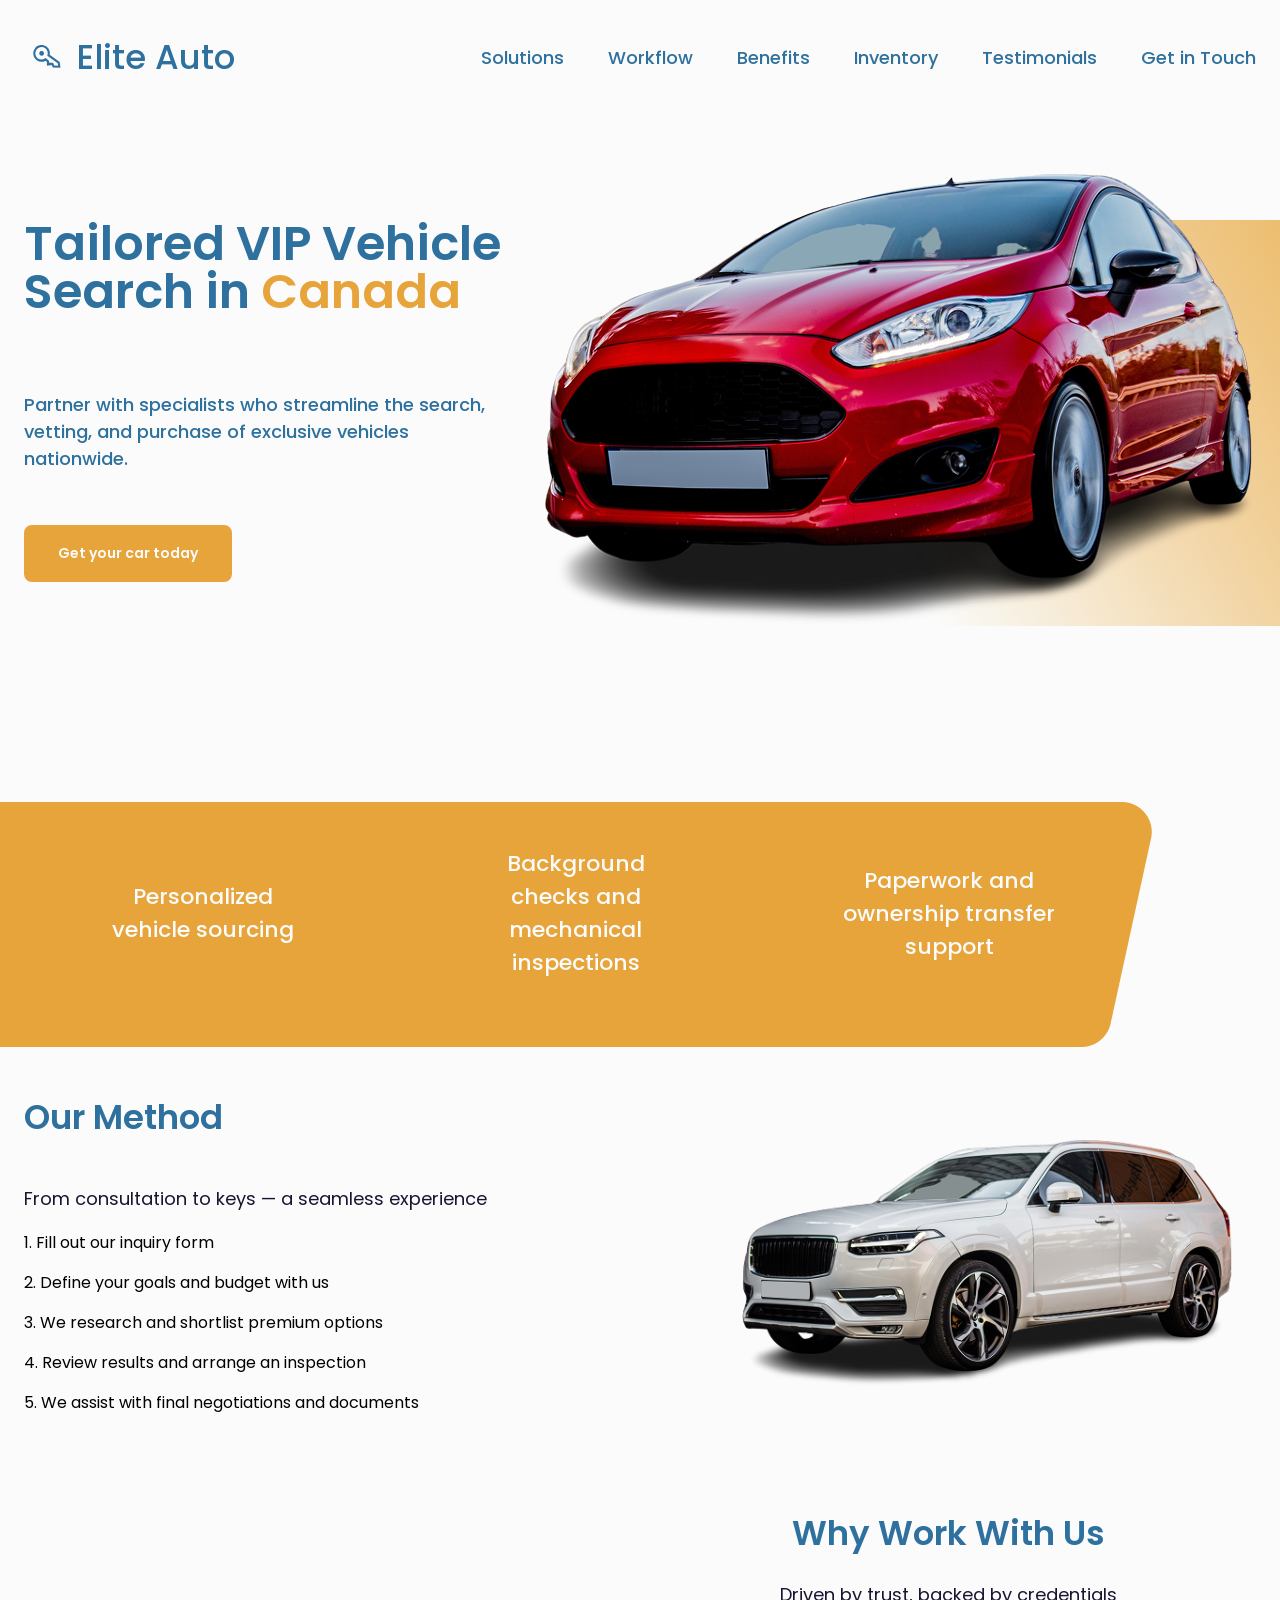
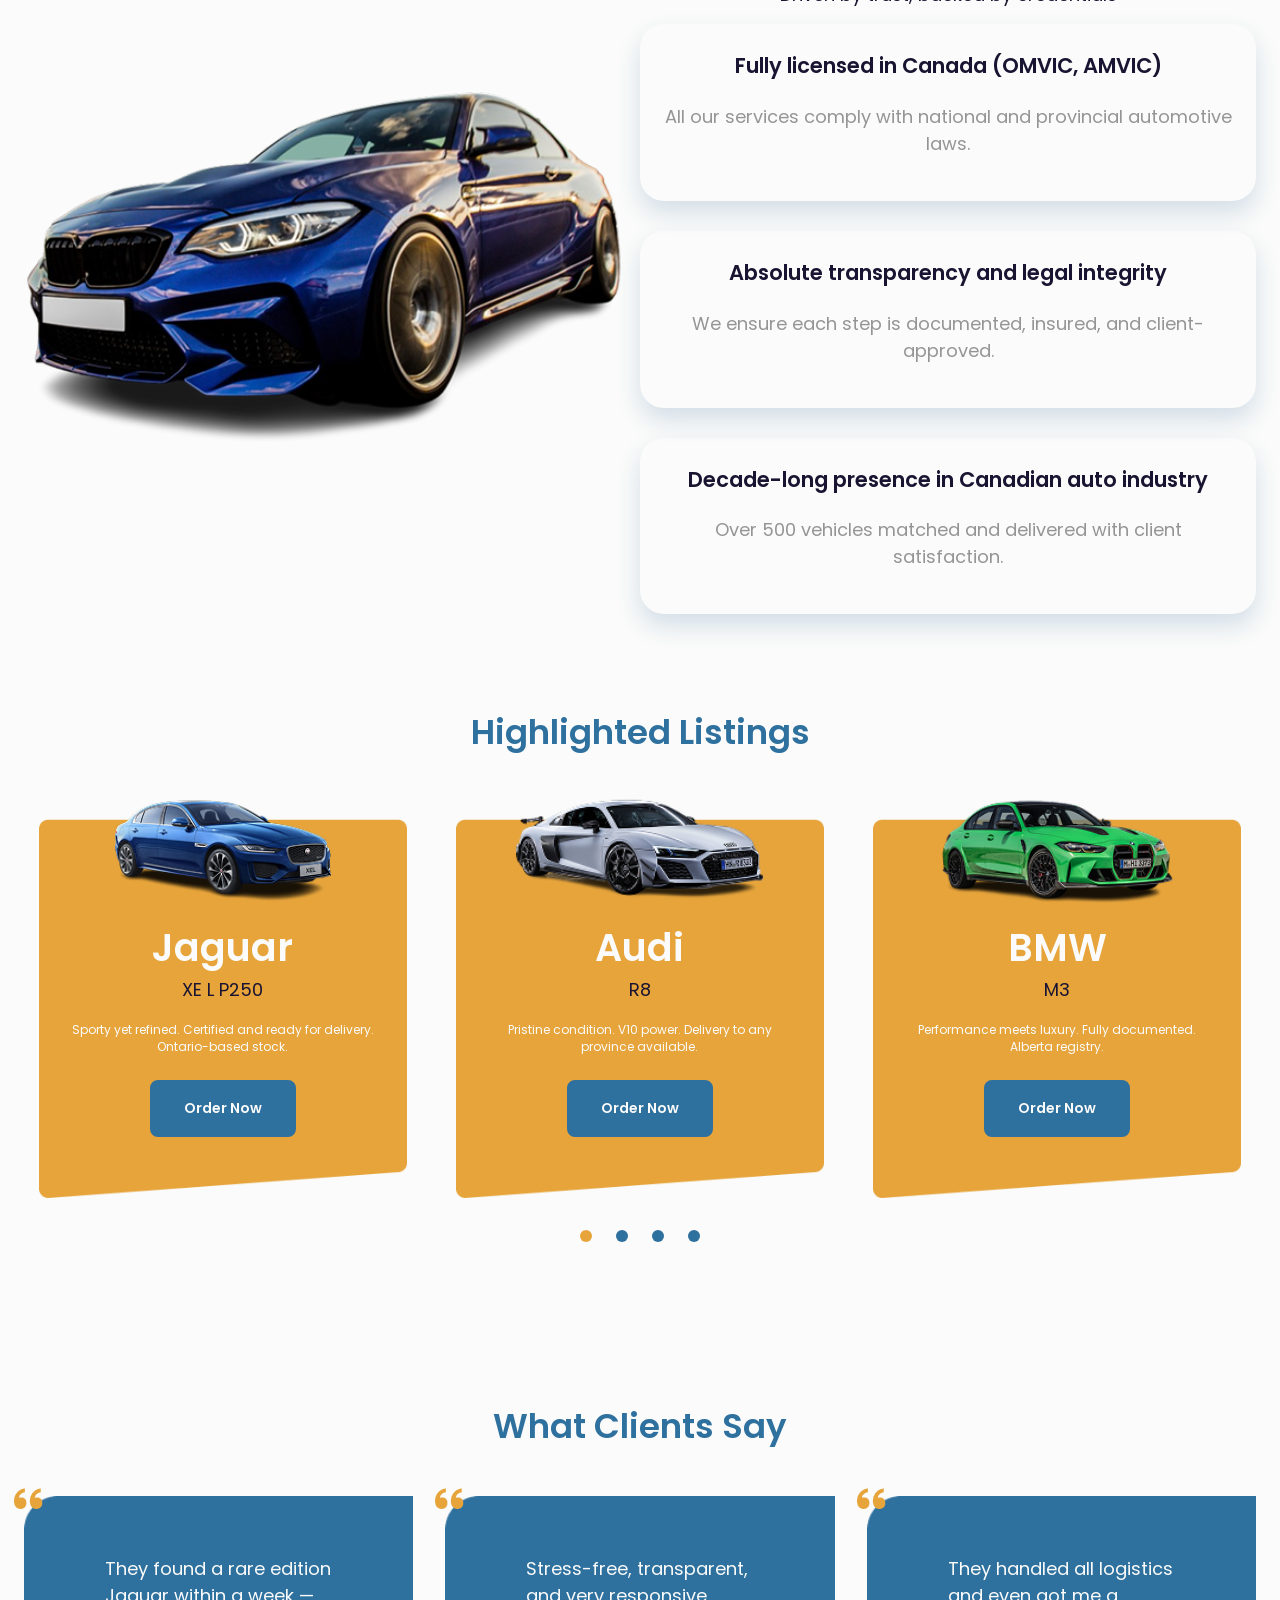
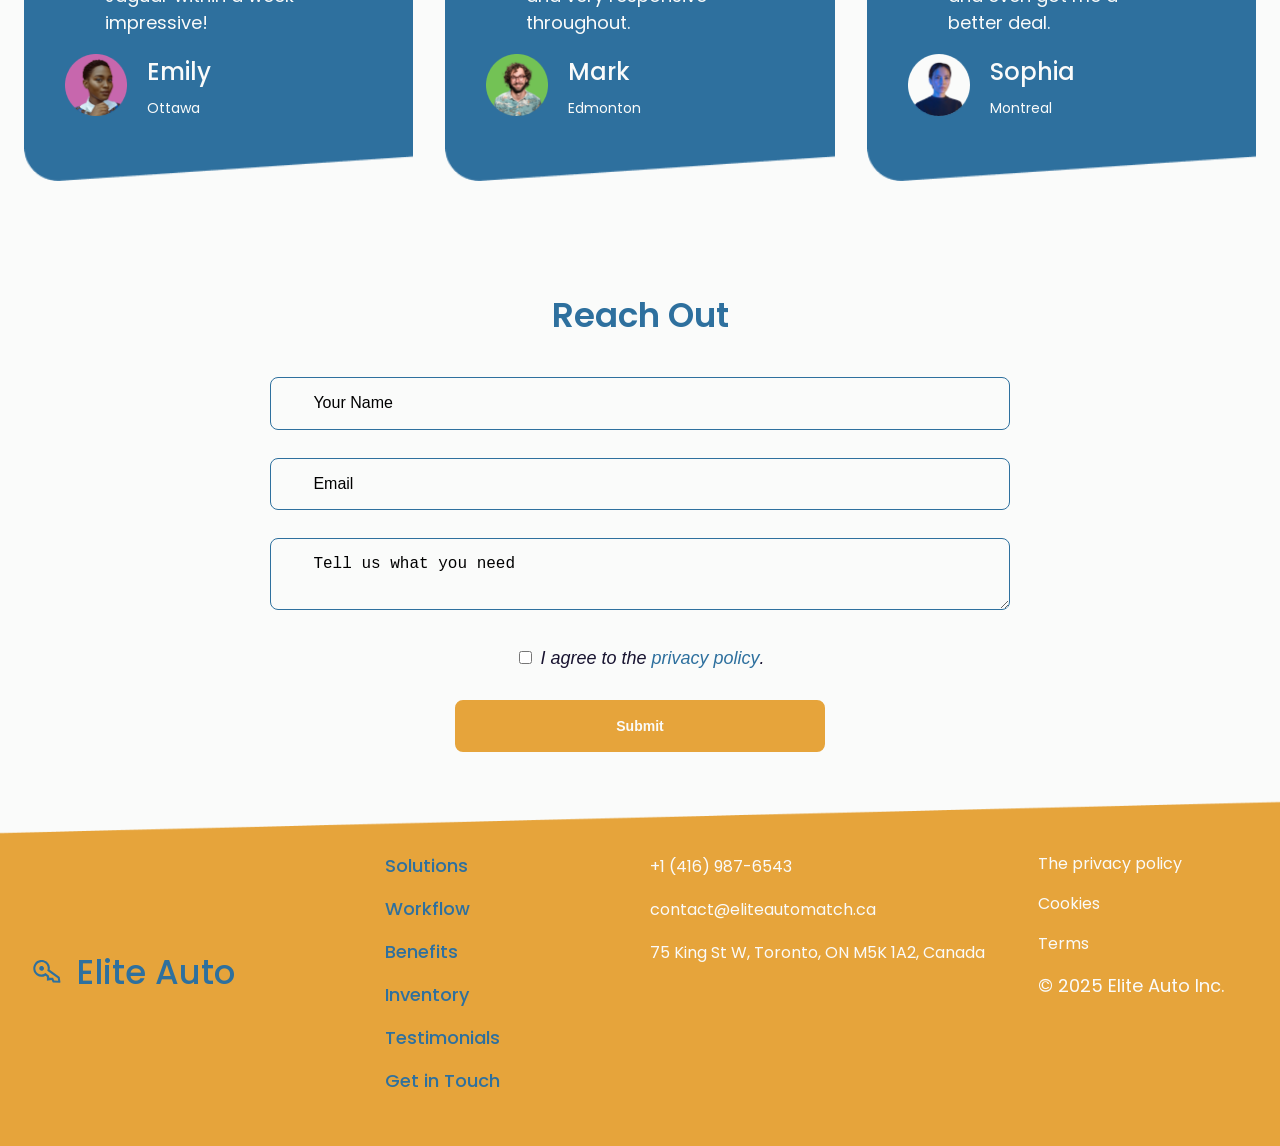
==== index.html @ a2e1b5e1 "Updates" ====
<!doctype html><html lang="en"><head><meta charset="UTF-8"><meta http-equiv="X-UA-Compatible" content="IE=edge"><meta name="viewport" content="width=device-width,initial-scale=1"><!-- SEO Meta Tags --><title>Elite Auto Matching Canada</title><meta name="description" content="Get expert help sourcing, inspecting, and buying luxury vehicles in Canada. Licensed professionals with 10+ years of experience. Transparent and secure process."><meta name="keywords" content="premium cars Canada, luxury car sourcing, vehicle inspection, car buying Canada, licensed auto broker, OMVIC, AMVIC"><meta name="author" content="Elite Auto Match"><!-- Canonical --><link rel="canonical" href="https://your-domain.ca/"><!-- Open Graph for social media --><meta property="og:title" content="Elite Auto Match — Premium Car Buying in Canada"><meta property="og:description" content="Trusted experts helping you buy luxury cars across Canada with full transparency and legal support."><meta property="og:image" content="https://yourdomain.ca/public/images/hero.png"><meta property="og:url" content="https://yourdomain.ca"><meta property="og:type" content="website"><!-- Twitter Card --><meta name="twitter:card" content="summary_large_image"><meta name="twitter:title" content="Elite Auto Match — Premium Car Sourcing in Canada"><meta name="twitter:description" content="Certified professionals helping Canadians find, inspect, and purchase top-tier vehicles."><meta name="twitter:image" content="https://yourdomain.ca/public/images/hero.png"><!-- Locale & Language --><meta name="language" content="English"><meta name="geo.region" content="CA"><meta name="geo.placename" content="Canada"><meta name="geo.position" content="56.1304;-106.3468"><meta name="ICBM" content="56.1304, -106.3468"><!-- Favicon --><link rel="icon" type="image/png" href="./favicon/favicon-96x96.png" sizes="96x96"><link rel="icon" type="image/svg+xml" href="./favicon/favicon.svg"><link rel="shortcut icon" href="./favicon/favicon.ico"><link rel="apple-touch-icon" sizes="180x180" href="./favicon/apple-touch-icon.png"><meta name="apple-mobile-web-app-title" content="Elite Auto"><link rel="manifest" href="./favicon/site.webmanifest"><link rel="stylesheet" href="https://cdn.jsdelivr.net/npm/swiper@9/swiper-bundle.min.css"><link href="main.css" rel="stylesheet"></head><body><header class="header"><div class="container"><div class="header__container"><nav class="header__nav"><div class="header__logo logo"><img class="logo__img" src="public/images/logo.svg" alt="Logo"> <a class="logo__link link" href="/">Elite Auto</a></div><ul class="header__menu"><li><a class="link" href="#services">Solutions</a></li><li><a class="link" href="#process">Workflow</a></li><li><a class="link" href="#advantages">Benefits</a></li><li><a class="link" href="#examples">Inventory</a></li><li><a class="link" href="#reviews">Testimonials</a></li><li><a class="link" href="#contacts">Get in Touch</a></li></ul></nav><button class="header__burger menu-btn-open" type="button"><svg width="24" height="24"><use href="./public/images/icons.svg#icon-menu"></use></svg></button><div class="mobile-menu"><button class="mobile-menu__btn-close menu-btn-close" type="button"><svg width="24" height="24"><use href="./public/images/icons.svg#icon-close"></use></svg></button><div class="header__logo logo"><img class="logo__img" src="public/images/logo.svg" alt="Logo"> <a class="logo__link link" href="/">Elite Auto</a></div><ul class="mobile-menu__list"><li><a class="mobile-menu__link" href="#services">Solutions</a></li><li><a class="mobile-menu__link" href="#process">Workflow</a></li><li><a class="mobile-menu__link" href="#advantages">Benefits</a></li><li><a class="mobile-menu__link" href="#examples">Inventory</a></li><li><a class="mobile-menu__link" href="#reviews">Testimonials</a></li><li><a class="mobile-menu__link" href="#contacts">Get in Touch</a></li></ul></div></div></div></header><main><section class="hero-section"><div class="container"><div class="hero-section__content"><h1 class="hero-section__title">Tailored VIP Vehicle<br>Search in <span class="accent">Canada</span></h1><p class="hero-section__text">Partner with specialists who streamline the search, vetting, and purchase of exclusive vehicles nationwide.</p><a href="#contacts" class="hero-section__button button button--link" type="button">Get your car today</a></div></div><div class="hero-section__image"></div></section><section id="services" class="services-section"><div class="services-section__decor"><div class="container"><h2 class="visually-hidden">What We Offer</h2><ul class="services-section__list"><li class="services-section__service-card service-card"><div class="service-card__text"><p>Personalized vehicle sourcing</p></div></li><li class="services-section__service-card service-card"><div class="service-card__text"><p>Background checks and mechanical inspections</p></div></li><li class="services-section__service-card service-card"><div class="service-card__text"><p>Paperwork and ownership transfer support</p></div></li></ul></div></div></section><section id="process" class="section process-section"><div class="container process-section__container"><div class="process-section__content"><h2 class="section__title">Our Method</h2><h3 class="section__subtitle process-section__subtitle">From consultation to keys — a seamless experience</h3><ul class="process-section__list"><li class="process-section__process-step process-step"><p class="process-step__text">1. Fill out our inquiry form</p></li><li class="process-section__process-step process-step"><p class="process-step__text">2. Define your goals and budget with us</p></li><li class="process-section__process-step process-step"><p class="process-step__text">3. We research and shortlist premium options</p></li><li class="process-section__process-step process-step"><p class="process-step__text">4. Review results and arrange an inspection</p></li><li class="process-section__process-step process-step"><p class="process-step__text">5. We assist with final negotiations and documents</p></li></ul></div></div><div class="process-section__image"></div></section><section id="advantages" class="section advantages-section"><div class="container advantages-section__container"><div class="advantages-section__content"><h2 class="section__title">Why Work With Us</h2><h3 class="section__subtitle">Driven by trust, backed by credentials</h3><ul class="advantages-section__list"><li class="advantages-section__advantage advantage"><h3 class="advantage__title">Fully licensed in Canada (OMVIC, AMVIC)</h3><p class="advantage__descript">All our services comply with national and provincial automotive laws.</p></li><li class="advantages-section__advantage advantage"><h3 class="advantage__title">Absolute transparency and legal integrity</h3><p class="advantage__descript">We ensure each step is documented, insured, and client-approved.</p></li><li class="advantages-section__advantage advantage"><h3 class="advantage__title">Decade-long presence in Canadian auto industry</h3><p class="advantage__descript">Over 500 vehicles matched and delivered with client satisfaction.</p></li></ul></div></div><div class="advantages-section__image"></div></section><section id="examples" class="section examples-section"><div class="container"><h2 class="section__title section__title--centered">Highlighted Listings</h2><div class="examples-section__slider"><div class="examples-section__cars swiper-container"><ul class="examples-section__list swiper-wrapper"><li class="swiper-slide"><article class="examples-section__car car"><img src="public/images/car-card-decor.png" alt="car" class="car__decor"><div class="car__content"><img class="car__image" src="./public/images/jaguar.png" alt="Jaguar XEL P250"><div class="car__text"><div><h3 class="car__title">Jaguar</h3><p class="car__mark">XE L P250</p><p class="car__about">Sporty yet refined. Certified and ready for delivery. Ontario-based stock.</p></div></div><a href="#contacts" class="car__button button button--link" type="button">Order Now</a></div></article></li><li class="swiper-slide"><article class="examples-section__car car"><img src="public/images/car-card-decor.png" alt="car" class="car__decor"><div class="car__content"><img class="car__image" src="./public/images/audi.png" alt="Audi R8"><div class="car__text"><div><h3 class="car__title">Audi</h3><p class="car__mark">R8</p><p class="car__about">Pristine condition. V10 power. Delivery to any province available.</p></div></div><a href="#contacts" class="car__button button button--link" type="button">Order Now</a></div></article></li><li class="swiper-slide"><article class="examples-section__car car"><img src="public/images/car-card-decor.png" alt="car" class="car__decor"><div class="car__content"><img class="car__image" src="./public/images/bmw.png" alt="BMW M3"><div class="car__text"><div><h3 class="car__title">BMW</h3><p class="car__mark">M3</p><p class="car__about">Performance meets luxury. Fully documented. Alberta registry.</p></div></div><a href="#contacts" class="car__button button button--link" type="button">Order Now</a></div></article></li><li class="swiper-slide"><article class="examples-section__car car"><img src="public/images/car-card-decor.png" alt="car" class="car__decor"><div class="car__content"><img class="car__image" src="./public/images/lamb.png" alt="Lamborghini Huracan"><div class="car__text"><div class="car__description"><h3 class="car__title">Lamborghini</h3><p class="car__mark">Huracan</p><p class="car__about">Eye-catching exotic with full service history. Canada-wide logistics.</p></div></div><a href="#contacts" class="car__button button button--link" type="button">Order Now</a></div></article></li></ul><div class="pagination"><span class="pagination__button"></span></div></div></div></div></section><section class="testimonials-section section" id="reviews"><div class="container testimonials-section__container"><h2 class="testimonials-section__title section__title section__title--centered">What Clients Say</h2><div class="testimonials-list"><div class="testimonial-card"><blockquote class="testimonial-card__text">They found a rare edition Jaguar within a week — impressive!</blockquote><div class="testimonial-card__author"><img class="testimonial-card__img" src="./public/images/author1.png" alt="Emily"><div class="testimonial-card__author-name"><p class="testimonial-card__paragraph">Emily</p><p class="testimonial-card__from">Ottawa</p></div></div></div><div class="testimonial-card"><blockquote class="testimonial-card__text">Stress-free, transparent, and very responsive throughout.</blockquote><div class="testimonial-card__author"><img class="testimonial-card__img" src="./public/images/author2.png" alt="Mark"><div class="testimonial-card__author-name"><p class="testimonial-card__paragraph">Mark</p><p class="testimonial-card__from">Edmonton</p></div></div></div><div class="testimonial-card"><blockquote class="testimonial-card__text">They handled all logistics and even got me a better deal.</blockquote><div class="testimonial-card__author"><img class="testimonial-card__img" src="./public/images/author3.png" alt="Sophia"><div class="testimonial-card__author-name"><p class="testimonial-card__paragraph">Sophia</p><p class="testimonial-card__from">Montreal</p></div></div></div></div></div></section><section class="contacts-section section" id="contacts"><div class="container"><div class="contacts-section__container"><div class="contacts-section__form"><h2 class="contacts-section__title section__title section__title--centered">Reach Out</h2><form class="contacts-section__contact-form" id="get-form" name="get-form" autocomplete="off"><div class="contacts-section__form-field input"><label class="input__label visually-hidden" for="contact-name">Your Name</label> <input class="input__control" id="contact-name" type="text" name="contact-name" placeholder="Your Name" required></div><div class="contacts-section__form-field input"><label class="input__label visually-hidden" for="contact-email">Email</label> <input class="input__control" id="contact-email" name="contact-email" type="email" placeholder="Email" required></div><div class="contacts-section__form-field input"><label class="input__label visually-hidden" for="contact-message">Tell us what you need</label> <textarea id="contact-message" class="input__control" name="contact-message" placeholder="Tell us what you need" required></textarea></div><div class="contacts-section__consent checkbox"><label class="checkbox__container"><input class="checkbox__input contacts-section__checkbox" type="checkbox" required> I agree to the <a class="contacts-section__link link" href="/privacy-policy.html" target="_blank">privacy policy</a>.</label></div><button class="contacts-section__button button" type="submit">Submit</button></form></div></div></div></section></main><footer class="footer"><div class="container"><div class="footer__container"><nav class="footer__nav"><div class="footer__logo logo"><img class="logo__img" src="public/images/logo.svg" alt="Logo"> <a class="logo__link link" href="/">Elite Auto</a></div><ul class="footer__menu"><li><a class="link" href="#services">Solutions</a></li><li><a class="link" href="#process">Workflow</a></li><li><a class="link" href="#advantages">Benefits</a></li><li><a class="link" href="#examples">Inventory</a></li><li><a class="link" href="#reviews">Testimonials</a></li><li><a class="link" href="#contacts">Get in Touch</a></li></ul></nav><address class="footer__address"><ul class="footer__address-list"><li><a class="footer__address-link" href="tel:+14169876543">+1 (416) 987-6543</a></li><li><a class="footer__address-link" href="mailto:contact@eliteautomatch.ca">contact@eliteautomatch.ca</a></li><li><a class="footer__address-link" href="https://maps.app.goo.gl/K4pb2bKvcawvZpwS7" target="_blank">75 King St W, Toronto, ON M5K 1A2, Canada</a></li></ul><div class="footer__address-info"><a class="footer__address-link" href="privacy-policy.html" target="_blank">The privacy policy</a> <a class="footer__address-link" href="cookies.html" target="_blank">Cookies</a> <a class="footer__address-link" href="terms.html" target="_blank">Terms</a><p class="footer__address-copyright">© 2025 Elite Auto Inc.</p></div></address></div></div></footer><script src="https://cdn.jsdelivr.net/npm/swiper@9/swiper-bundle.min.js"></script><script defer="defer" src="scripts.js"></script></body></html>
---- main.css ----
@font-face{font-display:swap;font-family:"Poppins";font-style:normal;font-weight:400;src:url(media/405055dd680fa1dcdfa2.woff2) format("woff2")}@font-face{font-display:swap;font-family:"Poppins";font-style:normal;font-weight:500;src:url(media/08491d3f7fe7ae88ef44.woff2) format("woff2")}@font-face{font-display:swap;font-family:"Poppins";font-style:normal;font-weight:600;src:url(media/91145014c0350c248ed2.woff2) format("woff2")}:root{--primary: #fafbfa;--secondary: #2e709e;--secondary-orang: #e6a43b;--color-primary: #191431;--color-secondary: #272727;--color-secondary-light: #959595;--color-black: #000000;--color-secondary-title: rgba(21, 114, 211, 0.1);--font-family: "Poppins", sans-serif;--second-family: "Inter", sans-serif}.visually-hidden{position:absolute;left:-10000px;top:auto;width:1px;height:1px;overflow:hidden}.is-scroll-disable{overflow:hidden}.accent{color:#e6a43b;color:var(--secondary-orang)}*,*::after,*::before{box-sizing:border-box}html{scroll-behavior:smooth}body{color:#191431;color:var(--color-primary);font-family:"Poppins",sans-serif;font-size:16px;font-weight:300;line-height:1.5;margin:0;background-color:#fafbfa;background-color:var(--primary)}@media screen and (min-width: 768px){body{font-size:18px;font-weight:400}}h1,h2,h3,h4,h5,h6,p{margin-top:0}img{display:block;max-width:100%;height:auto;-o-object-fit:cover;object-fit:cover}ul{list-style-type:none;margin:0;padding:0}a{display:inline-block}address{font-style:normal}.advantage{background-color:var(--secondary-light);border-radius:24px;box-shadow:0 12px 24px 0 rgba(16,76,139,.16);padding:26px 24px}.advantage__descript{color:#959595;color:var(--color-secondary-light)}.button{display:block;border-radius:8px;padding:8px;color:#fafbfa;color:var(--primary);background-color:#e6a43b;background-color:var(--secondary-orang);border:2px solid #e6a43b;border:2px solid var(--secondary-orang);cursor:pointer;font-weight:600;font-size:14px}.button:hover{color:#e6a43b;color:var(--secondary-orang);background:rgba(0,0,0,0)}.button--link{text-decoration:none;text-align:center}@media screen and (min-width: 768px){.button{padding:16px 32px}}.car{display:flex;align-items:center;flex-direction:column;gap:25px;border-radius:16px;height:403px;position:relative;color:#fafbfa;color:var(--primary)}.car__decor{position:absolute;bottom:0;z-index:0;height:379px}.car__image{height:108px;-o-object-fit:contain;object-fit:contain}.car__content{position:relative;z-index:1;display:flex;align-items:center;flex-direction:column;text-align:center;gap:25px}.car__title{font-weight:900;font-size:38px;line-height:106%;margin-bottom:8px}.car__mark{font-weight:400;font-size:18px;color:#191431;color:var(--color-primary)}.car__about{font-weight:400;font-size:12px;line-height:142%;width:80%;margin:0 auto}.car__text{display:flex;flex-direction:column;gap:24px}.car__button{background-color:#2e709e;background-color:var(--secondary);border:2px solid #2e709e;border:2px solid var(--secondary)}.car__button:hover{background-color:rgba(0,0,0,0);color:#fafbfa;color:var(--primary)}.link{color:#2e709e;color:var(--secondary);text-decoration:none;transition:color .3s;font-weight:500}.link:hover{color:#191431;color:var(--color-primary)}.input{position:relative}.input__label{position:absolute;top:16px;left:42px}.input__control{padding:8px 24px;width:100%;font-size:16px;line-height:1.17;border-radius:8px;border:1px solid #2e709e;border:1px solid var(--secondary);background-color:rgba(0,0,0,0)}.input__control:focus{border-color:#e6a43b;border-color:var(--secondary-orang);outline:none}.input__control::-moz-placeholder{color:var(--color-secondary-dark);font-size:16px;line-height:1.17}.input__control::placeholder{color:var(--color-secondary-dark);font-size:16px;line-height:1.17}.input__control:focus::-moz-placeholder{color:var(--color-primary-dark)}.input__control:focus::placeholder{color:var(--color-primary-dark)}@media screen and (min-width: 768px){.input__control{padding:16px 42px}}.logo{gap:5px;align-items:center;display:flex;font-family:"Poppins", sans-serif;font-family:var(--font-family);font-weight:600;font-size:34px;line-height:150%;color:#2e709e;color:var(--secondary);text-wrap:nowrap}@media screen and (min-width: 768px){.logo{font-size:18px}}@media screen and (min-width: 1280px){.logo{font-size:34px}}.logo__link{color:#2e709e;color:var(--secondary)}.logo__link:hover{color:#2e709e;color:var(--secondary)}.logo__link--footer{color:#fafbfa;color:var(--primary)}.logo__link--footer:hover{color:#fafbfa;color:var(--primary)}.logo__img{height:44px;width:44px}@media screen and (min-width: 768px){.logo__img{height:24px;width:24px}}@media screen and (min-width: 1280px){.logo__img{height:47px;width:47px}}.pagination{display:flex;align-items:center;justify-content:center;gap:24px}.pagination__button{width:12px;height:12px;padding:0;background-color:#2e709e;background-color:var(--secondary);border-radius:50%}.pagination__button--active{background-color:#e6a43b;background-color:var(--secondary-orang)}.process-step{font-size:16px;line-height:150%;color:#000000;color:var(--color-black);display:flex;align-items:center;gap:10px}.process-step__text{margin:0}.service-card{display:flex;flex-direction:column;gap:18px;width:20%;text-align:center}.service-card__icon-container{margin:20px auto}.service-card__icon{fill:#fafbfa;fill:var(--primary)}.service-card__text{font-weight:500;font-size:16px;line-height:150%}@media screen and (min-width: 768px){.service-card__text{font-size:22px}}.testimonial-card{position:relative;z-index:1;padding:41px;border-radius:30px 0 0 30px;background-image:url([data-uri]);background-repeat:no-repeat;background-size:cover;color:#fafbfa;color:var(--primary)}.testimonial-card:before{position:absolute;content:"";background-image:url([data-uri]);background-repeat:no-repeat;background-size:cover;background-position:center;height:21px;width:29px;top:-8px;left:-10px}.testimonial-card__paragraph{margin:0}.testimonial-card__text{font-weight:400;font-size:18px;line-height:150%}.testimonial-card__author{font-weight:500;font-size:24px;line-height:150%;display:flex;gap:20px}.testimonial-card__img{width:62px;height:62px}.testimonial-card__from{font-weight:400;font-size:14px}.advantages-section{position:relative}.advantages-section__container{display:flex;justify-content:flex-end;text-align:center}.advantages-section__content{width:100%}@media screen and (min-width: 768px){.advantages-section__content{width:50%}}.advantages-section__list{display:flex;flex-direction:column;gap:30px}.advantages-section__image{display:none}@media screen and (min-width: 768px){.advantages-section__image{display:block;position:absolute;background-image:url(public/images/advantages-section.png);background-repeat:no-repeat;background-size:contain;background-position:center left;top:0;left:0;width:50%;height:100%}}.contacts-section{padding:4rem 0;text-align:center}.contacts-section__wrapper{width:100%}@media screen and (min-width: 768px){.contacts-section__wrapper{width:50%;margin:0 auto}}.contacts-section__contact-form{display:flex;flex-direction:column;gap:28px;width:100%;margin:0 auto;padding-top:40px}@media screen and (min-width: 768px){.contacts-section__contact-form{width:60%}}.contacts-section__button{width:50%;margin:0 auto}.contacts-section__consent{font-family:"Inter", sans-serif;font-family:var(--second-family);font-style:italic}.contacts-section__link{color:#2e709e;color:var(--secondary)}.contacts-section__link:hover{color:#191431;color:var(--color-primary)}.container{width:100%;max-width:1288px;margin:0 auto;padding:0 24px}.examples-section{position:relative}.examples-section__slider{display:flex;gap:32px;align-items:center;margin-top:40px;margin-bottom:50px}.examples-section__cars{overflow:hidden}.examples-section__list{margin-bottom:32px}.footer{background-image:url([data-uri]);background-repeat:no-repeat;background-size:cover;background-position:center;padding:52px 0;position:relative;color:#fafbfa;color:var(--primary)}.footer__container{display:flex;gap:20px;flex-direction:column}@media screen and (min-width: 768px){.footer__container{flex-direction:row}}.footer__nav,.footer__address{display:flex;flex-direction:column;gap:20px;text-align:center}@media screen and (min-width: 768px){.footer__nav,.footer__address{flex-basis:50%;flex-direction:row;text-align:left}}.footer__logo,.footer__menu{flex-grow:1}.footer__menu{display:flex;flex-direction:column;flex-grow:1;gap:16px}.footer__address-list,.footer__address-info{flex-grow:1;display:flex;flex-direction:column;gap:16px}.footer__address-link{color:#fafbfa;color:var(--primary);font-size:16px;font-weight:300;text-decoration:none}.footer__address-link:hover{color:#191431;color:var(--color-primary)}.header{position:absolute;top:0;left:0;width:100%;padding-top:16px;font-weight:500;z-index:2}@media screen and (min-width: 1280px){.header{padding-top:32px}}.header__container{display:flex;align-items:center;gap:40px}.header__nav{display:flex;align-items:center;flex-grow:1;gap:40px}.header__menu{display:none;text-wrap:nowrap}@media screen and (min-width: 768px){.header__menu{display:flex;gap:16px;flex-grow:1;justify-content:flex-end}}@media screen and (min-width: 1280px){.header__menu{gap:44px}}.header__button{display:none}@media screen and (min-width: 1280px){.header__button{display:block}}.header__burger{background-color:rgba(0,0,0,0);border:none;height:24px;width:24px;padding:0;fill:#191431;fill:var(--color-primary)}@media screen and (min-width: 768px){.header__burger{display:none}}.hero-section{padding:124px 0;position:relative}@media screen and (min-width: 768px){.hero-section{padding:200px 0}}@media screen and (min-width: 1280px){.hero-section{padding:220px 0}}.hero-section__content{width:100%;position:relative;z-index:1;display:flex;flex-direction:column;align-items:center;gap:35px}@media screen and (min-width: 768px){.hero-section__content{width:40%;align-items:flex-start}}.hero-section__title{font-weight:600;font-size:48px;line-height:100%;position:relative;text-wrap:nowrap;color:#2e709e;color:var(--secondary)}.hero-section__text{font-weight:500;font-size:18px;line-height:150%;color:#2e709e;color:var(--secondary)}.hero-section__button{margin-left:0;width:-moz-fit-content;width:fit-content;text-wrap:nowrap}.hero-section__image{display:none}@media screen and (min-width: 768px){.hero-section__image{display:block;background-repeat:no-repeat;background-position:left center;background-image:url(public/images/hero.png);position:absolute;top:0;right:0;height:100%;width:60%;z-index:0}}.mobile-menu{position:fixed;top:0;left:0;z-index:20;width:100%;height:100%;padding:16px 24px;background-color:#fafbfa;background-color:var(--primary);transform:translateX(100%);transition:transform .3s}.mobile-menu.is-open{transform:translateX(0)}.mobile-menu__btn-close{position:absolute;top:16px;right:24px;display:flex;align-items:center;justify-content:center;padding:0;fill:rgba(0,0,0,0);stroke:#2e709e;stroke:var(--secondary);background-color:rgba(0,0,0,0);border:none;cursor:pointer}.mobile-menu__list{display:flex;flex-direction:column;gap:16px;padding-top:40px}.mobile-menu__link{color:#191431;color:var(--color-primary);font-size:16px;line-height:1.5;text-decoration:none;font-weight:600}.mobile-menu__link:hover{color:#2e709e;color:var(--secondary)}.process-section{position:relative}.process-section__container{display:flex;justify-content:flex-end;flex-direction:column-reverse}.process-section__content{width:100%;position:relative;z-index:1;display:flex;flex-direction:column;align-items:center;gap:20px}@media screen and (min-width: 768px){.process-section__content{width:50%;align-items:flex-start}}.process-section__subtitle{margin:0}.process-section__list{display:flex;flex-direction:column;gap:16px}.process-section__image{display:none}@media screen and (min-width: 768px){.process-section__image{display:block;position:absolute;background-image:url(public/images/decor-progress.png);background-repeat:no-repeat;background-size:contain;background-position:center left;top:0;right:0;width:50%;height:100%}}.section{padding:20px 0}@media screen and (min-width: 768px){.section{padding:48px 0}}.section__title{font-weight:900;font-size:55px;line-height:116%;color:#2e709e;color:var(--secondary)}@media screen and (min-width: 768px){.section__title{font-size:34px;line-height:1.3}}.section__title--centered{text-align:center;margin:0 auto}.section__subtitle{line-height:130%;font-weight:400;font-size:18px}.services-section{color:#fafbfa;color:var(--primary)}.services-section__decor{display:flex;align-items:center;width:100%;height:245px;background-image:url([data-uri]);background-repeat:no-repeat;background-size:cover;background-position:center}@media screen and (min-width: 768px){.services-section__decor{width:90%;background-position:right}}.services-section__list{display:flex;justify-content:space-around;align-items:center;gap:16px}.testimonials-section{padding:4rem 0}.testimonials-section__title{margin-bottom:.5rem}.testimonials-list{display:grid;grid-template-columns:repeat(auto-fit, minmax(280px, 1fr));grid-gap:2rem;gap:2rem;padding-top:40px}.thank-you{text-align:center;padding-top:124px}.thank-you__button{width:20%;margin:0px auto 40px}

/*# sourceMappingURL=main.css.map*/
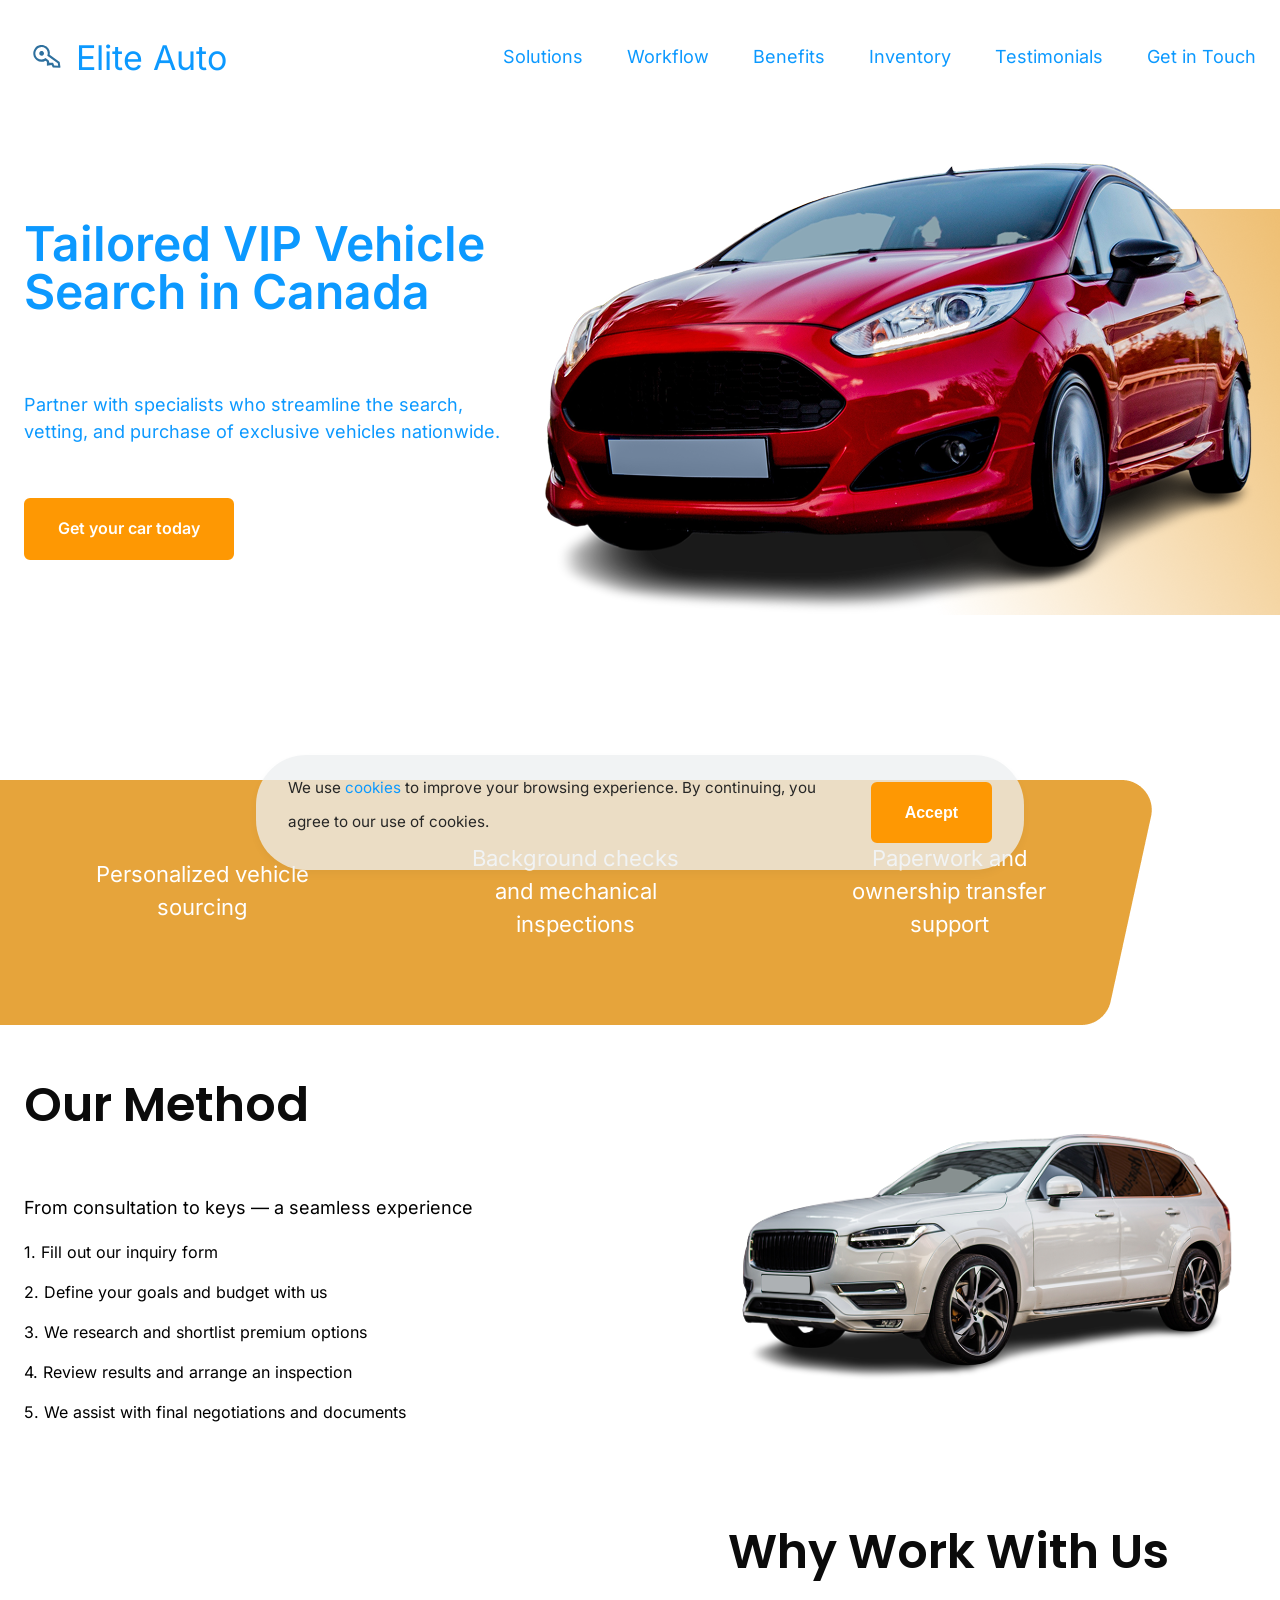
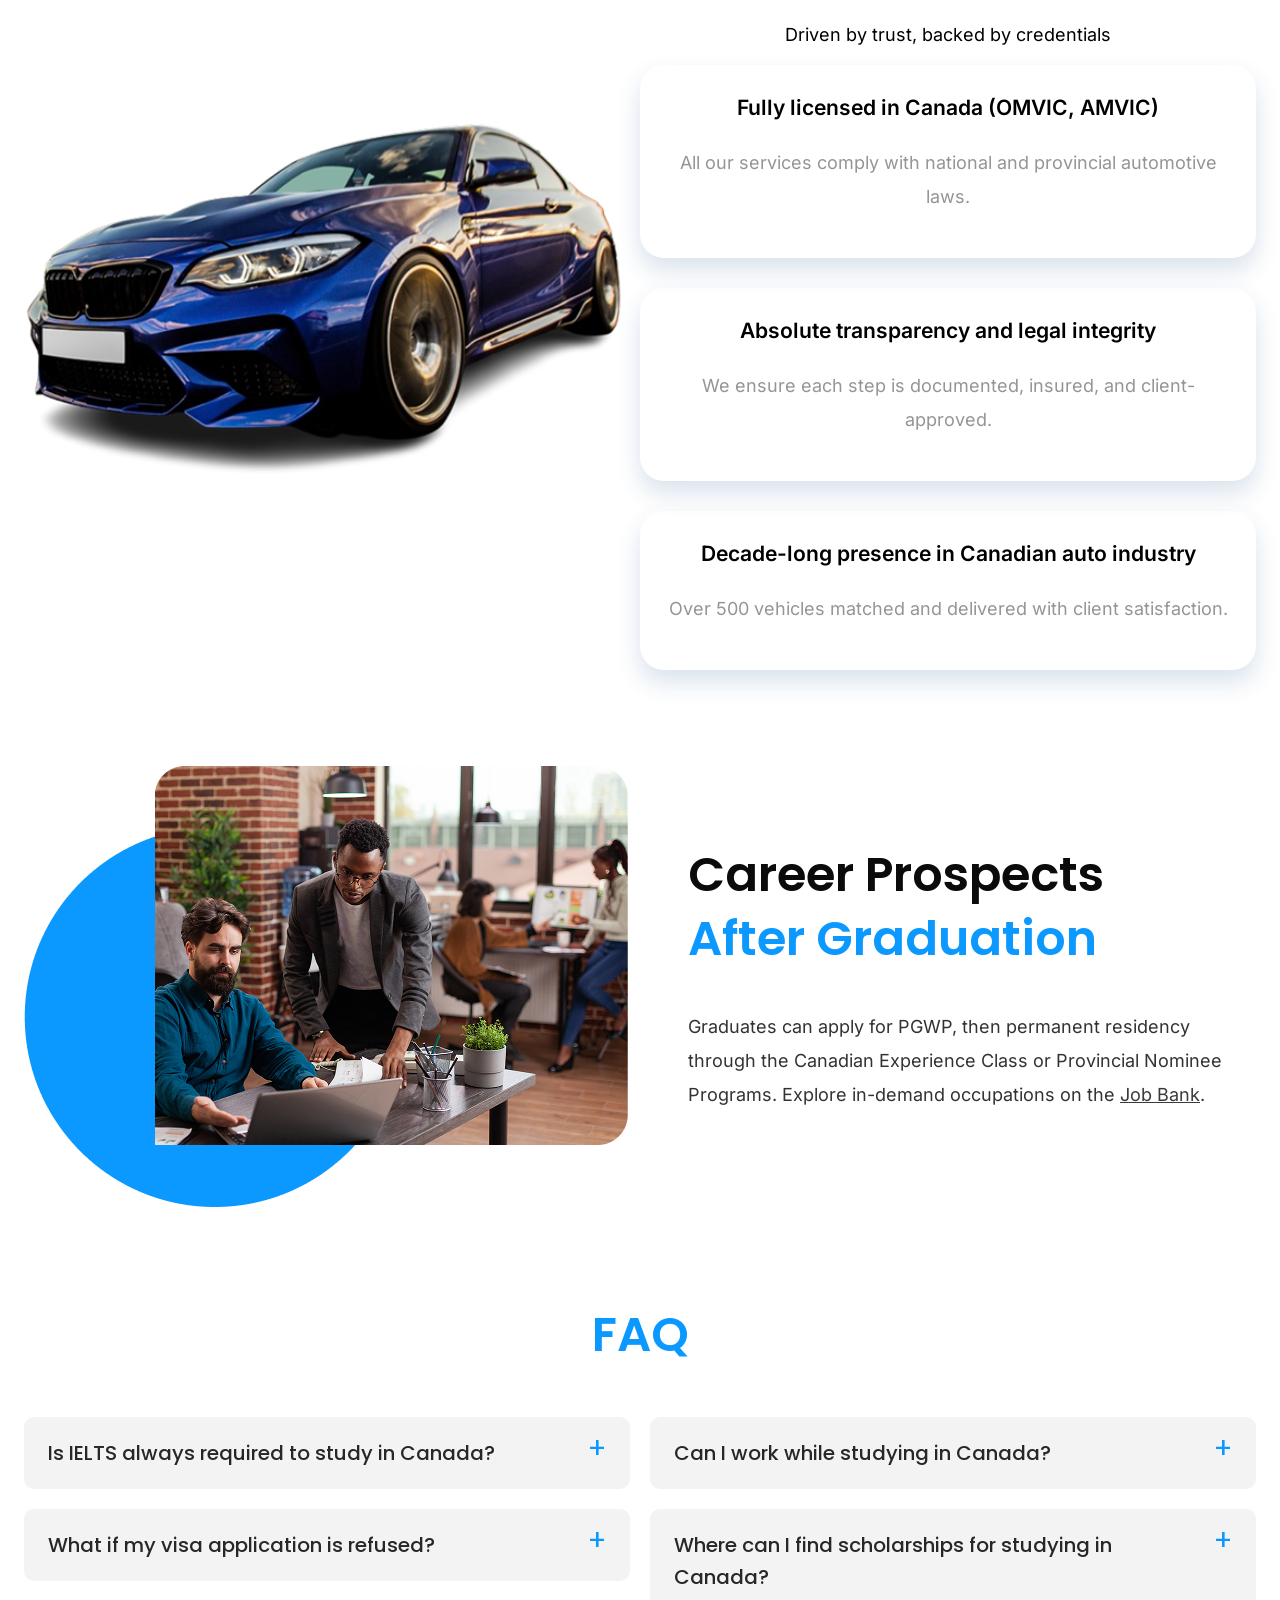
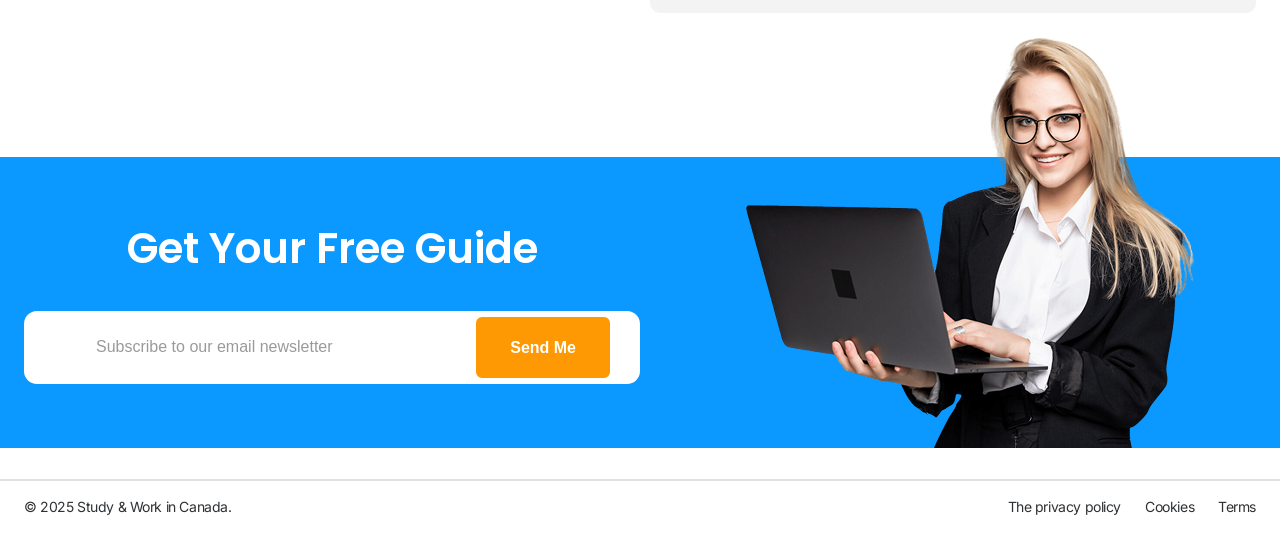
==== commit b26c23b1: "Updates" ====
--- a/index.html
+++ b/index.html
@@ -1 +1 @@
-<!doctype html><html lang="en"><head><meta charset="UTF-8"><meta http-equiv="X-UA-Compatible" content="IE=edge"><meta name="viewport" content="width=device-width,initial-scale=1"><!-- SEO Meta Tags --><title>Elite Auto Matching Canada</title><meta name="description" content="Get expert help sourcing, inspecting, and buying luxury vehicles in Canada. Licensed professionals with 10+ years of experience. Transparent and secure process."><meta name="keywords" content="premium cars Canada, luxury car sourcing, vehicle inspection, car buying Canada, licensed auto broker, OMVIC, AMVIC"><meta name="author" content="Elite Auto Match"><!-- Canonical --><link rel="canonical" href="https://your-domain.ca/"><!-- Open Graph for social media --><meta property="og:title" content="Elite Auto Match — Premium Car Buying in Canada"><meta property="og:description" content="Trusted experts helping you buy luxury cars across Canada with full transparency and legal support."><meta property="og:image" content="https://yourdomain.ca/public/images/hero.png"><meta property="og:url" content="https://yourdomain.ca"><meta property="og:type" content="website"><!-- Twitter Card --><meta name="twitter:card" content="summary_large_image"><meta name="twitter:title" content="Elite Auto Match — Premium Car Sourcing in Canada"><meta name="twitter:description" content="Certified professionals helping Canadians find, inspect, and purchase top-tier vehicles."><meta name="twitter:image" content="https://yourdomain.ca/public/images/hero.png"><!-- Locale & Language --><meta name="language" content="English"><meta name="geo.region" content="CA"><meta name="geo.placename" content="Canada"><meta name="geo.position" content="56.1304;-106.3468"><meta name="ICBM" content="56.1304, -106.3468"><!-- Favicon --><link rel="icon" type="image/png" href="./favicon/favicon-96x96.png" sizes="96x96"><link rel="icon" type="image/svg+xml" href="./favicon/favicon.svg"><link rel="shortcut icon" href="./favicon/favicon.ico"><link rel="apple-touch-icon" sizes="180x180" href="./favicon/apple-touch-icon.png"><meta name="apple-mobile-web-app-title" content="Elite Auto"><link rel="manifest" href="./favicon/site.webmanifest"><link rel="stylesheet" href="https://cdn.jsdelivr.net/npm/swiper@9/swiper-bundle.min.css"><link href="main.css" rel="stylesheet"></head><body><header class="header"><div class="container"><div class="header__container"><nav class="header__nav"><div class="header__logo logo"><img class="logo__img" src="public/images/logo.svg" alt="Logo"> <a class="logo__link link" href="/">Elite Auto</a></div><ul class="header__menu"><li><a class="link" href="#services">Solutions</a></li><li><a class="link" href="#process">Workflow</a></li><li><a class="link" href="#advantages">Benefits</a></li><li><a class="link" href="#examples">Inventory</a></li><li><a class="link" href="#reviews">Testimonials</a></li><li><a class="link" href="#contacts">Get in Touch</a></li></ul></nav><button class="header__burger menu-btn-open" type="button"><svg width="24" height="24"><use href="./public/images/icons.svg#icon-menu"></use></svg></button><div class="mobile-menu"><button class="mobile-menu__btn-close menu-btn-close" type="button"><svg width="24" height="24"><use href="./public/images/icons.svg#icon-close"></use></svg></button><div class="header__logo logo"><img class="logo__img" src="public/images/logo.svg" alt="Logo"> <a class="logo__link link" href="/">Elite Auto</a></div><ul class="mobile-menu__list"><li><a class="mobile-menu__link" href="#services">Solutions</a></li><li><a class="mobile-menu__link" href="#process">Workflow</a></li><li><a class="mobile-menu__link" href="#advantages">Benefits</a></li><li><a class="mobile-menu__link" href="#examples">Inventory</a></li><li><a class="mobile-menu__link" href="#reviews">Testimonials</a></li><li><a class="mobile-menu__link" href="#contacts">Get in Touch</a></li></ul></div></div></div></header><main><section class="hero-section"><div class="container"><div class="hero-section__content"><h1 class="hero-section__title">Tailored VIP Vehicle<br>Search in <span class="accent">Canada</span></h1><p class="hero-section__text">Partner with specialists who streamline the search, vetting, and purchase of exclusive vehicles nationwide.</p><a href="#contacts" class="hero-section__button button button--link" type="button">Get your car today</a></div></div><div class="hero-section__image"></div></section><section id="services" class="services-section"><div class="services-section__decor"><div class="container"><h2 class="visually-hidden">What We Offer</h2><ul class="services-section__list"><li class="services-section__service-card service-card"><div class="service-card__text"><p>Personalized vehicle sourcing</p></div></li><li class="services-section__service-card service-card"><div class="service-card__text"><p>Background checks and mechanical inspections</p></div></li><li class="services-section__service-card service-card"><div class="service-card__text"><p>Paperwork and ownership transfer support</p></div></li></ul></div></div></section><section id="process" class="section process-section"><div class="container process-section__container"><div class="process-section__content"><h2 class="section__title">Our Method</h2><h3 class="section__subtitle process-section__subtitle">From consultation to keys — a seamless experience</h3><ul class="process-section__list"><li class="process-section__process-step process-step"><p class="process-step__text">1. Fill out our inquiry form</p></li><li class="process-section__process-step process-step"><p class="process-step__text">2. Define your goals and budget with us</p></li><li class="process-section__process-step process-step"><p class="process-step__text">3. We research and shortlist premium options</p></li><li class="process-section__process-step process-step"><p class="process-step__text">4. Review results and arrange an inspection</p></li><li class="process-section__process-step process-step"><p class="process-step__text">5. We assist with final negotiations and documents</p></li></ul></div></div><div class="process-section__image"></div></section><section id="advantages" class="section advantages-section"><div class="container advantages-section__container"><div class="advantages-section__content"><h2 class="section__title">Why Work With Us</h2><h3 class="section__subtitle">Driven by trust, backed by credentials</h3><ul class="advantages-section__list"><li class="advantages-section__advantage advantage"><h3 class="advantage__title">Fully licensed in Canada (OMVIC, AMVIC)</h3><p class="advantage__descript">All our services comply with national and provincial automotive laws.</p></li><li class="advantages-section__advantage advantage"><h3 class="advantage__title">Absolute transparency and legal integrity</h3><p class="advantage__descript">We ensure each step is documented, insured, and client-approved.</p></li><li class="advantages-section__advantage advantage"><h3 class="advantage__title">Decade-long presence in Canadian auto industry</h3><p class="advantage__descript">Over 500 vehicles matched and delivered with client satisfaction.</p></li></ul></div></div><div class="advantages-section__image"></div></section><section id="examples" class="section examples-section"><div class="container"><h2 class="section__title section__title--centered">Highlighted Listings</h2><div class="examples-section__slider"><div class="examples-section__cars swiper-container"><ul class="examples-section__list swiper-wrapper"><li class="swiper-slide"><article class="examples-section__car car"><img src="public/images/car-card-decor.png" alt="car" class="car__decor"><div class="car__content"><img class="car__image" src="./public/images/jaguar.png" alt="Jaguar XEL P250"><div class="car__text"><div><h3 class="car__title">Jaguar</h3><p class="car__mark">XE L P250</p><p class="car__about">Sporty yet refined. Certified and ready for delivery. Ontario-based stock.</p></div></div><a href="#contacts" class="car__button button button--link" type="button">Order Now</a></div></article></li><li class="swiper-slide"><article class="examples-section__car car"><img src="public/images/car-card-decor.png" alt="car" class="car__decor"><div class="car__content"><img class="car__image" src="./public/images/audi.png" alt="Audi R8"><div class="car__text"><div><h3 class="car__title">Audi</h3><p class="car__mark">R8</p><p class="car__about">Pristine condition. V10 power. Delivery to any province available.</p></div></div><a href="#contacts" class="car__button button button--link" type="button">Order Now</a></div></article></li><li class="swiper-slide"><article class="examples-section__car car"><img src="public/images/car-card-decor.png" alt="car" class="car__decor"><div class="car__content"><img class="car__image" src="./public/images/bmw.png" alt="BMW M3"><div class="car__text"><div><h3 class="car__title">BMW</h3><p class="car__mark">M3</p><p class="car__about">Performance meets luxury. Fully documented. Alberta registry.</p></div></div><a href="#contacts" class="car__button button button--link" type="button">Order Now</a></div></article></li><li class="swiper-slide"><article class="examples-section__car car"><img src="public/images/car-card-decor.png" alt="car" class="car__decor"><div class="car__content"><img class="car__image" src="./public/images/lamb.png" alt="Lamborghini Huracan"><div class="car__text"><div class="car__description"><h3 class="car__title">Lamborghini</h3><p class="car__mark">Huracan</p><p class="car__about">Eye-catching exotic with full service history. Canada-wide logistics.</p></div></div><a href="#contacts" class="car__button button button--link" type="button">Order Now</a></div></article></li></ul><div class="pagination"><span class="pagination__button"></span></div></div></div></div></section><section class="testimonials-section section" id="reviews"><div class="container testimonials-section__container"><h2 class="testimonials-section__title section__title section__title--centered">What Clients Say</h2><div class="testimonials-list"><div class="testimonial-card"><blockquote class="testimonial-card__text">They found a rare edition Jaguar within a week — impressive!</blockquote><div class="testimonial-card__author"><img class="testimonial-card__img" src="./public/images/author1.png" alt="Emily"><div class="testimonial-card__author-name"><p class="testimonial-card__paragraph">Emily</p><p class="testimonial-card__from">Ottawa</p></div></div></div><div class="testimonial-card"><blockquote class="testimonial-card__text">Stress-free, transparent, and very responsive throughout.</blockquote><div class="testimonial-card__author"><img class="testimonial-card__img" src="./public/images/author2.png" alt="Mark"><div class="testimonial-card__author-name"><p class="testimonial-card__paragraph">Mark</p><p class="testimonial-card__from">Edmonton</p></div></div></div><div class="testimonial-card"><blockquote class="testimonial-card__text">They handled all logistics and even got me a better deal.</blockquote><div class="testimonial-card__author"><img class="testimonial-card__img" src="./public/images/author3.png" alt="Sophia"><div class="testimonial-card__author-name"><p class="testimonial-card__paragraph">Sophia</p><p class="testimonial-card__from">Montreal</p></div></div></div></div></div></section><section class="contacts-section section" id="contacts"><div class="container"><div class="contacts-section__container"><div class="contacts-section__form"><h2 class="contacts-section__title section__title section__title--centered">Reach Out</h2><form class="contacts-section__contact-form" id="get-form" name="get-form" autocomplete="off"><div class="contacts-section__form-field input"><label class="input__label visually-hidden" for="contact-name">Your Name</label> <input class="input__control" id="contact-name" type="text" name="contact-name" placeholder="Your Name" required></div><div class="contacts-section__form-field input"><label class="input__label visually-hidden" for="contact-email">Email</label> <input class="input__control" id="contact-email" name="contact-email" type="email" placeholder="Email" required></div><div class="contacts-section__form-field input"><label class="input__label visually-hidden" for="contact-message">Tell us what you need</label> <textarea id="contact-message" class="input__control" name="contact-message" placeholder="Tell us what you need" required></textarea></div><div class="contacts-section__consent checkbox"><label class="checkbox__container"><input class="checkbox__input contacts-section__checkbox" type="checkbox" required> I agree to the <a class="contacts-section__link link" href="/privacy-policy.html" target="_blank">privacy policy</a>.</label></div><button class="contacts-section__button button" type="submit">Submit</button></form></div></div></div></section></main><footer class="footer"><div class="container"><div class="footer__container"><nav class="footer__nav"><div class="footer__logo logo"><img class="logo__img" src="public/images/logo.svg" alt="Logo"> <a class="logo__link link" href="/">Elite Auto</a></div><ul class="footer__menu"><li><a class="link" href="#services">Solutions</a></li><li><a class="link" href="#process">Workflow</a></li><li><a class="link" href="#advantages">Benefits</a></li><li><a class="link" href="#examples">Inventory</a></li><li><a class="link" href="#reviews">Testimonials</a></li><li><a class="link" href="#contacts">Get in Touch</a></li></ul></nav><address class="footer__address"><ul class="footer__address-list"><li><a class="footer__address-link" href="tel:+14169876543">+1 (416) 987-6543</a></li><li><a class="footer__address-link" href="mailto:contact@eliteautomatch.ca">contact@eliteautomatch.ca</a></li><li><a class="footer__address-link" href="https://maps.app.goo.gl/K4pb2bKvcawvZpwS7" target="_blank">75 King St W, Toronto, ON M5K 1A2, Canada</a></li></ul><div class="footer__address-info"><a class="footer__address-link" href="privacy-policy.html" target="_blank">The privacy policy</a> <a class="footer__address-link" href="cookies.html" target="_blank">Cookies</a> <a class="footer__address-link" href="terms.html" target="_blank">Terms</a><p class="footer__address-copyright">© 2025 Elite Auto Inc.</p></div></address></div></div></footer><script src="https://cdn.jsdelivr.net/npm/swiper@9/swiper-bundle.min.js"></script><script defer="defer" src="scripts.js"></script></body></html>+<!doctype html><html lang="en"><head><meta charset="UTF-8"><meta http-equiv="X-UA-Compatible" content="IE=edge"><meta name="viewport" content="width=device-width,initial-scale=1"><!-- SEO Meta Tags --><title>How to Study and Work in Canada in 2025 — Guide for International Students</title><meta name="description" content="Comprehensive 2025 guide on how to study and work in Canada legally. Learn about colleges, universities, scholarships, student visas, and post-graduation opportunities."><meta name="keywords" content="How to study in Canada in 2025, Work and study in Canada legally, Canada scholarships for international students, Post-graduation work permit Canada guide, How to apply to college in Canada, WES Canada, IELTS for Canada"><meta name="author" content="Study & Work Canada Guide Team"><link rel="canonical" href="https://yourdomain.com/study-in-canada-2025"><!-- Canonical --><link rel="canonical" href="https://your-domain.ca/"><!-- Open Graph for social media --><meta property="og:title" content="Study and Work in Canada in 2025 — Official Guide"><meta property="og:description" content="Step-by-step guide for international students planning to study and work in Canada. Includes admissions, funding, PGWP info and more."><meta property="og:url" content="https://yourdomain.com/study-in-canada-2025"><meta property="og:type" content="website"><meta property="og:image" content="https://yourdomain.com/public/images/hero.png"><!-- Twitter Card --><meta name="twitter:card" content="summary_large_image"><meta name="twitter:title" content="Study and Work in Canada in 2025 — Official Guide"><meta name="twitter:description" content="tep-by-step guide for international students planning to study and work in Canada. Includes admissions, funding, PGWP info and more."><meta name="twitter:image" content="https://yourdomain.ca/public/images/hero.png"><!-- Locale & Language --><meta name="robots" content="index, follow"><meta name="geo.region" content="CA"><meta name="geo.placename" content="Canada"><meta name="language" content="English"><!-- Favicon --><link rel="icon" type="image/png" href="./favicon/favicon-96x96.png" sizes="96x96"><link rel="icon" type="image/svg+xml" href="./favicon/favicon.svg"><link rel="shortcut icon" href="./favicon/favicon.ico"><link rel="apple-touch-icon" sizes="180x180" href="./favicon/apple-touch-icon.png"><meta name="apple-mobile-web-app-title" content="Elite Auto"><link rel="manifest" href="./favicon/site.webmanifest"></head><body><header class="header"><div class="container"><div class="header__container"><nav class="header__nav"><div class="header__logo logo"><img class="logo__img" src="public/images/logo.svg" alt="Logo"> <a class="logo__link link" href="/">Elite Auto</a></div><ul class="header__menu"><li><a class="link" href="#services">Solutions</a></li><li><a class="link" href="#process">Workflow</a></li><li><a class="link" href="#advantages">Benefits</a></li><li><a class="link" href="#examples">Inventory</a></li><li><a class="link" href="#reviews">Testimonials</a></li><li><a class="link" href="#contacts">Get in Touch</a></li></ul></nav><button class="header__burger menu-btn-open" type="button"><svg width="24" height="24"><use href="./public/images/icons.svg#icon-menu"></use></svg></button><div class="mobile-menu"><button class="mobile-menu__btn-close menu-btn-close" type="button"><svg width="24" height="24"><use href="./public/images/icons.svg#icon-close"></use></svg></button><div class="header__logo logo"><img class="logo__img" src="public/images/logo.svg" alt="Logo"> <a class="logo__link link" href="/">Elite Auto</a></div><ul class="mobile-menu__list"><li><a class="mobile-menu__link" href="#services">Solutions</a></li><li><a class="mobile-menu__link" href="#process">Workflow</a></li><li><a class="mobile-menu__link" href="#advantages">Benefits</a></li><li><a class="mobile-menu__link" href="#examples">Inventory</a></li><li><a class="mobile-menu__link" href="#reviews">Testimonials</a></li><li><a class="mobile-menu__link" href="#contacts">Get in Touch</a></li></ul></div></div></div></header><main><section class="hero-section"><div class="container"><div class="hero-section__content"><h1 class="hero-section__title">Tailored VIP Vehicle<br>Search in <span class="accent">Canada</span></h1><p class="hero-section__text">Partner with specialists who streamline the search, vetting, and purchase of exclusive vehicles nationwide.</p><a href="#contacts" class="hero-section__button button button--link" type="button">Get your car today</a></div></div><div class="hero-section__image"></div></section><section id="services" class="services-section"><div class="services-section__decor"><div class="container"><h2 class="visually-hidden">What We Offer</h2><ul class="services-section__list"><li class="services-section__service-card service-card"><div class="service-card__text"><p>Personalized vehicle sourcing</p></div></li><li class="services-section__service-card service-card"><div class="service-card__text"><p>Background checks and mechanical inspections</p></div></li><li class="services-section__service-card service-card"><div class="service-card__text"><p>Paperwork and ownership transfer support</p></div></li></ul></div></div></section><section id="process" class="section process-section"><div class="container process-section__container"><div class="process-section__content"><h2 class="section__title">Our Method</h2><h3 class="section__subtitle process-section__subtitle">From consultation to keys — a seamless experience</h3><ul class="process-section__list"><li class="process-section__process-step process-step"><p class="process-step__text">1. Fill out our inquiry form</p></li><li class="process-section__process-step process-step"><p class="process-step__text">2. Define your goals and budget with us</p></li><li class="process-section__process-step process-step"><p class="process-step__text">3. We research and shortlist premium options</p></li><li class="process-section__process-step process-step"><p class="process-step__text">4. Review results and arrange an inspection</p></li><li class="process-section__process-step process-step"><p class="process-step__text">5. We assist with final negotiations and documents</p></li></ul></div></div><div class="process-section__image"></div></section><section id="advantages" class="section advantages-section"><div class="container advantages-section__container"><div class="advantages-section__content"><h2 class="section__title">Why Work With Us</h2><h3 class="section__subtitle">Driven by trust, backed by credentials</h3><ul class="advantages-section__list"><li class="advantages-section__advantage advantage"><h3 class="advantage__title">Fully licensed in Canada (OMVIC, AMVIC)</h3><p class="advantage__descript">All our services comply with national and provincial automotive laws.</p></li><li class="advantages-section__advantage advantage"><h3 class="advantage__title">Absolute transparency and legal integrity</h3><p class="advantage__descript">We ensure each step is documented, insured, and client-approved.</p></li><li class="advantages-section__advantage advantage"><h3 class="advantage__title">Decade-long presence in Canadian auto industry</h3><p class="advantage__descript">Over 500 vehicles matched and delivered with client satisfaction.</p></li></ul></div></div><div class="advantages-section__image"></div></section><section id="career" class="section career-section"><div class="container career-section__container"><img class="career-section__img" srcset="public/images/career-section.png, public/images/career-section@2x.png 2x" src="public/images/career-section.png" alt="Two man working on the same laptop"><div class="career-section__content"><h2 class="section__title">Career Prospects<br><span class="accent">After Graduation</span></h2><p class="career-section__text">Graduates can apply for PGWP, then permanent residency through the Canadian Experience Class or Provincial Nominee Programs. Explore in-demand occupations on the <a class="link link--content" href="https://www.jobbank.gc.ca/" target="_blank">Job Bank</a>.</p></div></div></section><section id="faq" class="section faq-section"><div class="container"><h2 class="section__title section__title--centered"><span class="accent">FAQ</span></h2><div class="faq-section__container"><details class="faq-section__questions-container questions-container"><summary class="questions-container__question">Is IELTS always required to study in Canada?</summary><p class="questions-container__answer">No, some institutions accept alternative tests such as TOEFL or Duolingo English Test. In some cases, proof of previous education in English may suffice.</p></details><details class="faq-section__questions-container questions-container"><summary class="questions-container__question">Can I work while studying in Canada?</summary><p class="questions-container__answer">Yes, international students with a valid study permit can work up to 20 hours per week during academic sessions and full-time during scheduled breaks.</p></details><details class="faq-section__questions-container questions-container"><summary class="questions-container__question">What if my visa application is refused?</summary><p class="questions-container__answer">If your study permit is refused, you can review the refusal letter, correct the issues (e.g., incomplete documentation), and reapply. It’s important to demonstrate strong ties to your home country and sufficient funds.</p></details><details class="faq-section__questions-container questions-container"><summary class="questions-container__question">Where can I find scholarships for studying in Canada?</summary><p class="questions-container__answer">You can search for scholarships on official platforms such as <a class="link link--content" href="https://www.scholarshipscanada.com" target="_blank">ScholarshipsCanada</a> and through specific universities or provincial programs.</p></details></div></div></section><section id="form" class="subscribe-section"><div class="container subscribe-section__container"><div class="subscribe-section__content"><h2 class="subscribe-section__title">Get Your Free Guide</h2><form action="#" method="post" class="subscribe-section__form"><div class="input"><label class="input__label visually-hidden" for="email">Subscribe to our email newsletter</label> <input class="input__control" id="email" name="email" type="email" placeholder="Subscribe to our email newsletter" required> <button class="button" type="submit">Send Me</button></div></form></div><div class="subscribe-section__image"></div></div></section></main><footer class="footer"><div class="container footer__container"><p class="footer__copyright">&copy; 2025 Study & Work in Canada.</p><div class="footer__links"><a class="link footer__link" href="privacy-policy.html" target="_blank">The privacy policy</a> <a class="link footer__link" href="cookies.html" target="_blank">Cookies</a> <a class="link footer__link" href="terms.html" target="_blank">Terms</a></div></div></footer><div id="cookie-banner" class="cookie-banner"><p>We use <a class="link link--accent" href="cookies.html" target="_blank">cookies</a> to improve your browsing experience. By continuing, you agree to our use of cookies.</p><button class="button" id="accept-cookies">Accept</button></div><script defer="defer" src="scripts.js"></script></body></html>
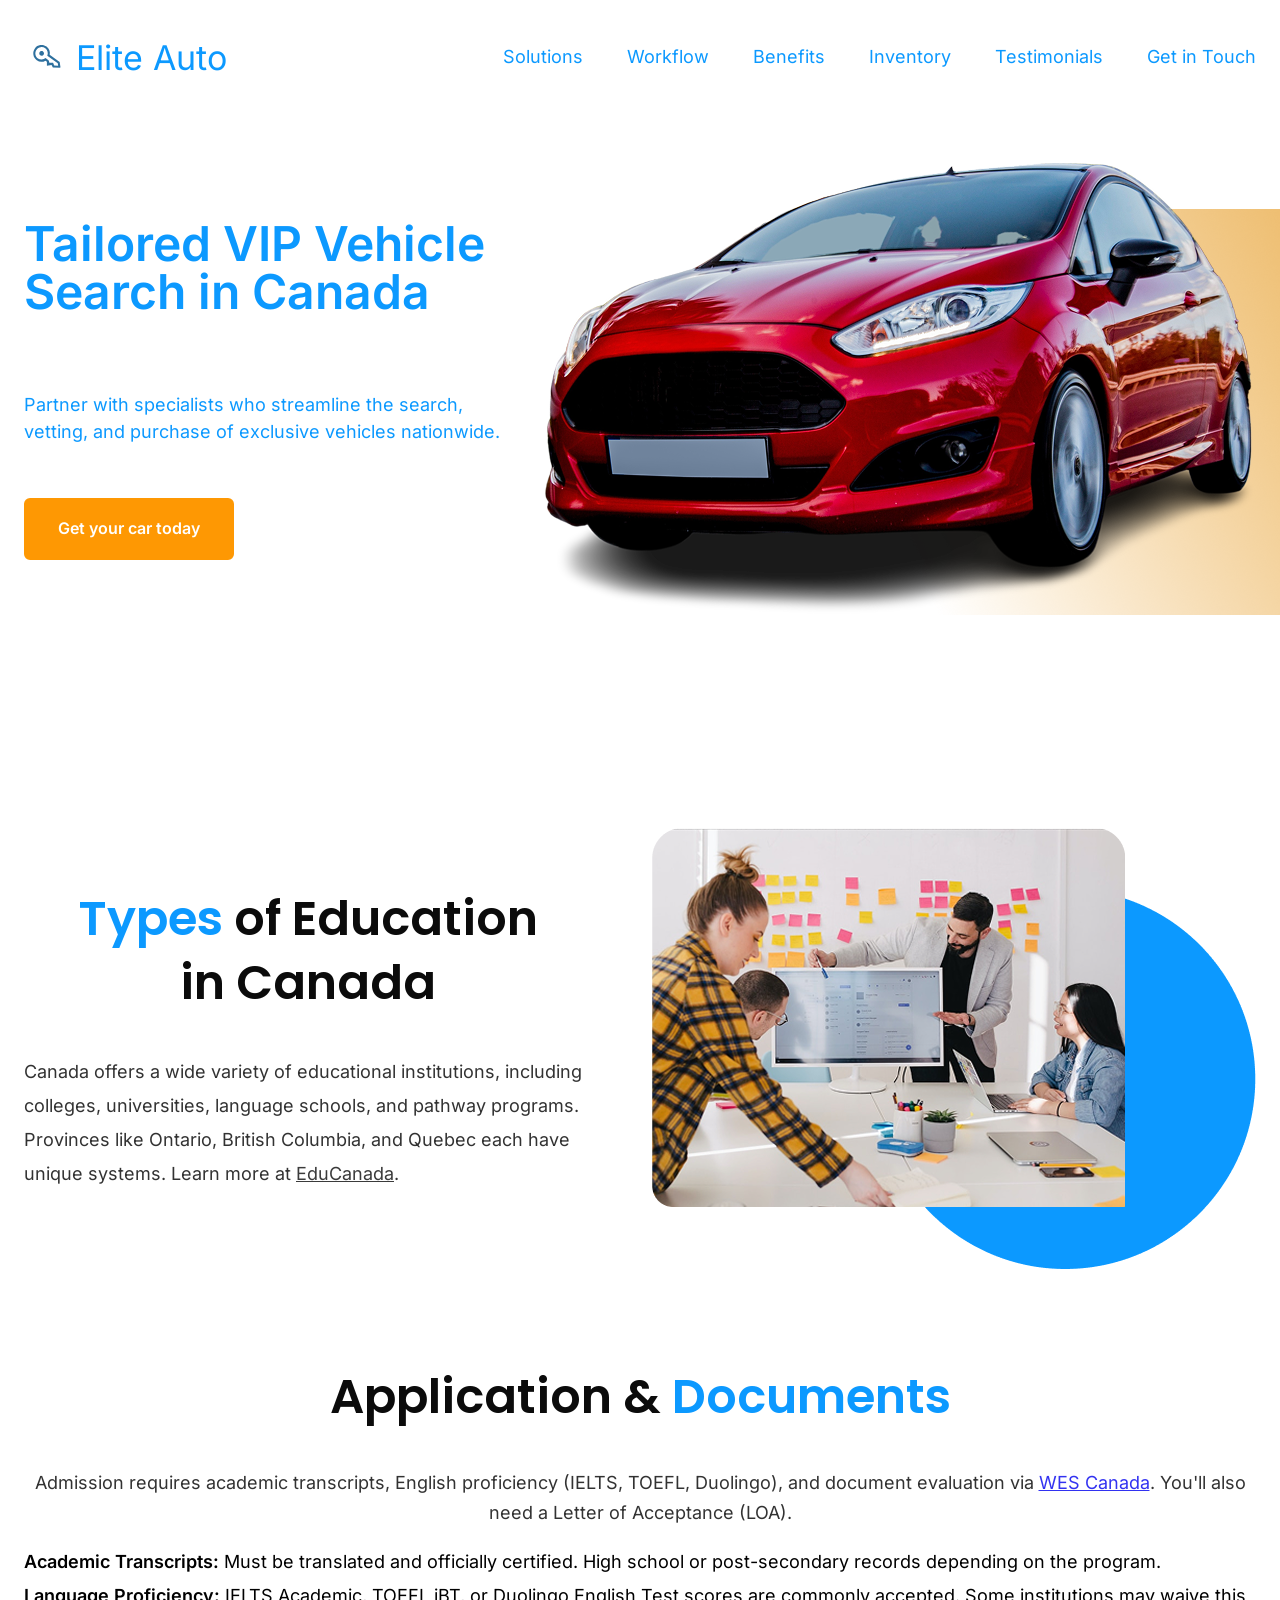
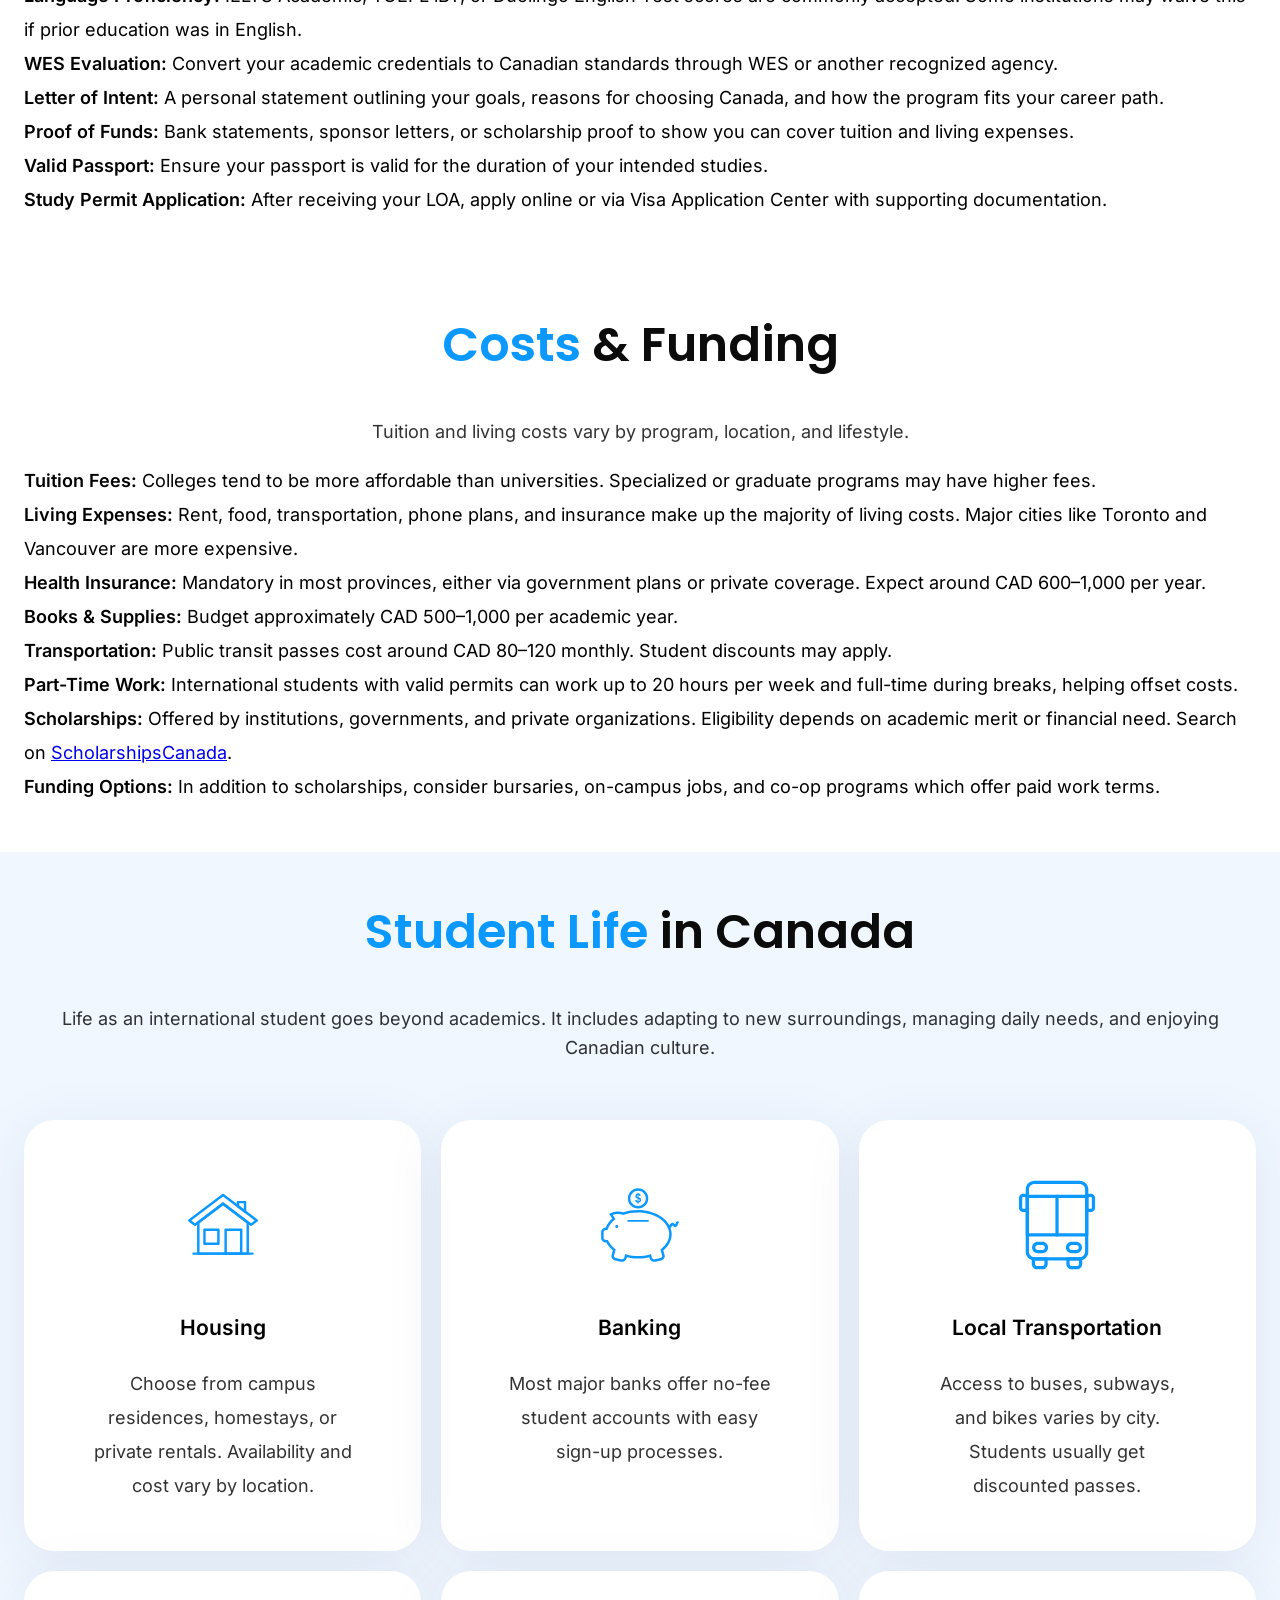
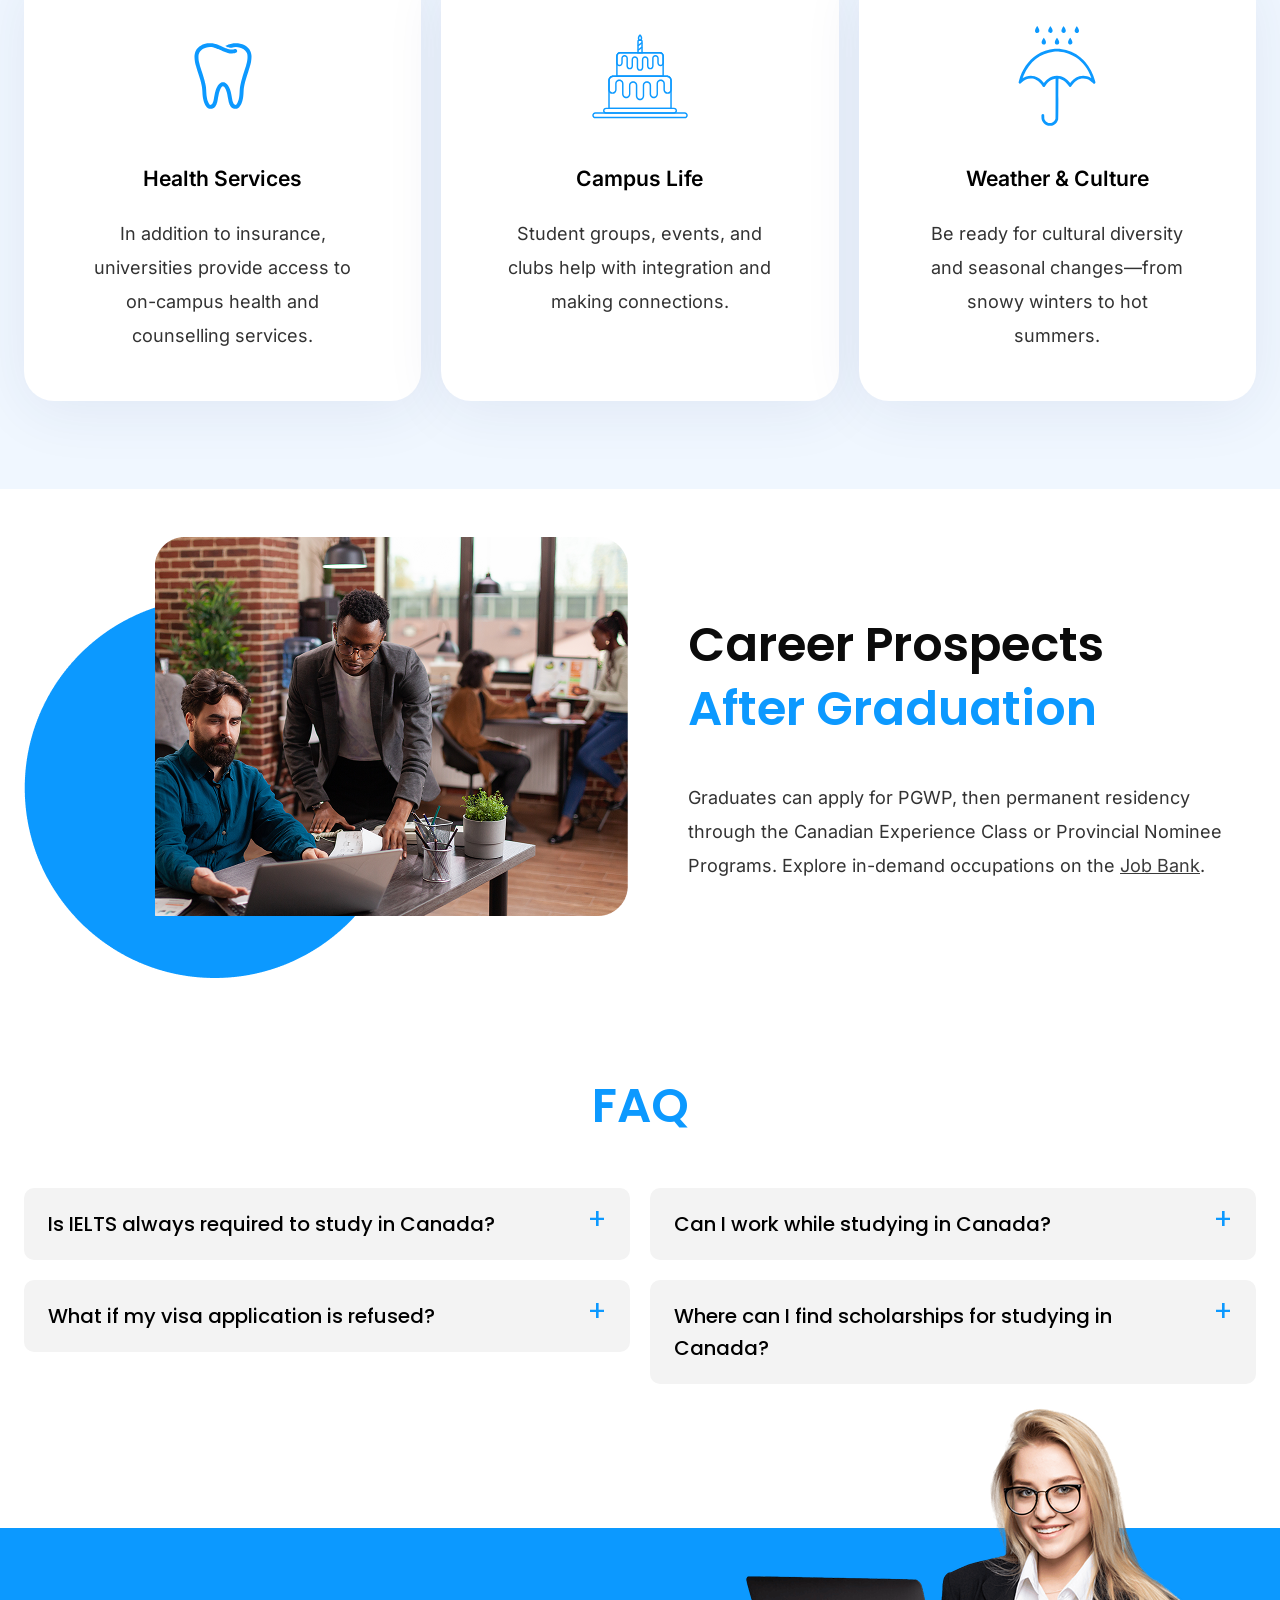
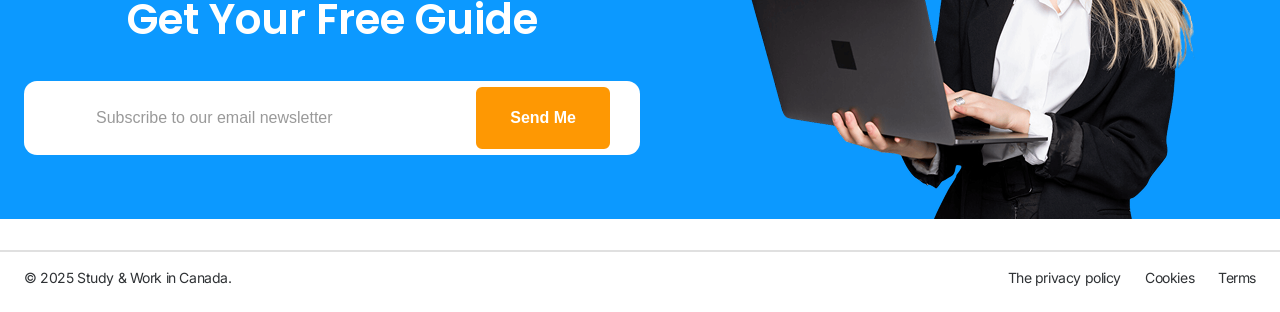
==== commit e885d1e0: "Updates" ====
--- a/index.html
+++ b/index.html
@@ -1 +1 @@
-<!doctype html><html lang="en"><head><meta charset="UTF-8"><meta http-equiv="X-UA-Compatible" content="IE=edge"><meta name="viewport" content="width=device-width,initial-scale=1"><!-- SEO Meta Tags --><title>How to Study and Work in Canada in 2025 — Guide for International Students</title><meta name="description" content="Comprehensive 2025 guide on how to study and work in Canada legally. Learn about colleges, universities, scholarships, student visas, and post-graduation opportunities."><meta name="keywords" content="How to study in Canada in 2025, Work and study in Canada legally, Canada scholarships for international students, Post-graduation work permit Canada guide, How to apply to college in Canada, WES Canada, IELTS for Canada"><meta name="author" content="Study & Work Canada Guide Team"><link rel="canonical" href="https://yourdomain.com/study-in-canada-2025"><!-- Canonical --><link rel="canonical" href="https://your-domain.ca/"><!-- Open Graph for social media --><meta property="og:title" content="Study and Work in Canada in 2025 — Official Guide"><meta property="og:description" content="Step-by-step guide for international students planning to study and work in Canada. Includes admissions, funding, PGWP info and more."><meta property="og:url" content="https://yourdomain.com/study-in-canada-2025"><meta property="og:type" content="website"><meta property="og:image" content="https://yourdomain.com/public/images/hero.png"><!-- Twitter Card --><meta name="twitter:card" content="summary_large_image"><meta name="twitter:title" content="Study and Work in Canada in 2025 — Official Guide"><meta name="twitter:description" content="tep-by-step guide for international students planning to study and work in Canada. Includes admissions, funding, PGWP info and more."><meta name="twitter:image" content="https://yourdomain.ca/public/images/hero.png"><!-- Locale & Language --><meta name="robots" content="index, follow"><meta name="geo.region" content="CA"><meta name="geo.placename" content="Canada"><meta name="language" content="English"><!-- Favicon --><link rel="icon" type="image/png" href="./favicon/favicon-96x96.png" sizes="96x96"><link rel="icon" type="image/svg+xml" href="./favicon/favicon.svg"><link rel="shortcut icon" href="./favicon/favicon.ico"><link rel="apple-touch-icon" sizes="180x180" href="./favicon/apple-touch-icon.png"><meta name="apple-mobile-web-app-title" content="Elite Auto"><link rel="manifest" href="./favicon/site.webmanifest"></head><body><header class="header"><div class="container"><div class="header__container"><nav class="header__nav"><div class="header__logo logo"><img class="logo__img" src="public/images/logo.svg" alt="Logo"> <a class="logo__link link" href="/">Elite Auto</a></div><ul class="header__menu"><li><a class="link" href="#services">Solutions</a></li><li><a class="link" href="#process">Workflow</a></li><li><a class="link" href="#advantages">Benefits</a></li><li><a class="link" href="#examples">Inventory</a></li><li><a class="link" href="#reviews">Testimonials</a></li><li><a class="link" href="#contacts">Get in Touch</a></li></ul></nav><button class="header__burger menu-btn-open" type="button"><svg width="24" height="24"><use href="./public/images/icons.svg#icon-menu"></use></svg></button><div class="mobile-menu"><button class="mobile-menu__btn-close menu-btn-close" type="button"><svg width="24" height="24"><use href="./public/images/icons.svg#icon-close"></use></svg></button><div class="header__logo logo"><img class="logo__img" src="public/images/logo.svg" alt="Logo"> <a class="logo__link link" href="/">Elite Auto</a></div><ul class="mobile-menu__list"><li><a class="mobile-menu__link" href="#services">Solutions</a></li><li><a class="mobile-menu__link" href="#process">Workflow</a></li><li><a class="mobile-menu__link" href="#advantages">Benefits</a></li><li><a class="mobile-menu__link" href="#examples">Inventory</a></li><li><a class="mobile-menu__link" href="#reviews">Testimonials</a></li><li><a class="mobile-menu__link" href="#contacts">Get in Touch</a></li></ul></div></div></div></header><main><section class="hero-section"><div class="container"><div class="hero-section__content"><h1 class="hero-section__title">Tailored VIP Vehicle<br>Search in <span class="accent">Canada</span></h1><p class="hero-section__text">Partner with specialists who streamline the search, vetting, and purchase of exclusive vehicles nationwide.</p><a href="#contacts" class="hero-section__button button button--link" type="button">Get your car today</a></div></div><div class="hero-section__image"></div></section><section id="services" class="services-section"><div class="services-section__decor"><div class="container"><h2 class="visually-hidden">What We Offer</h2><ul class="services-section__list"><li class="services-section__service-card service-card"><div class="service-card__text"><p>Personalized vehicle sourcing</p></div></li><li class="services-section__service-card service-card"><div class="service-card__text"><p>Background checks and mechanical inspections</p></div></li><li class="services-section__service-card service-card"><div class="service-card__text"><p>Paperwork and ownership transfer support</p></div></li></ul></div></div></section><section id="process" class="section process-section"><div class="container process-section__container"><div class="process-section__content"><h2 class="section__title">Our Method</h2><h3 class="section__subtitle process-section__subtitle">From consultation to keys — a seamless experience</h3><ul class="process-section__list"><li class="process-section__process-step process-step"><p class="process-step__text">1. Fill out our inquiry form</p></li><li class="process-section__process-step process-step"><p class="process-step__text">2. Define your goals and budget with us</p></li><li class="process-section__process-step process-step"><p class="process-step__text">3. We research and shortlist premium options</p></li><li class="process-section__process-step process-step"><p class="process-step__text">4. Review results and arrange an inspection</p></li><li class="process-section__process-step process-step"><p class="process-step__text">5. We assist with final negotiations and documents</p></li></ul></div></div><div class="process-section__image"></div></section><section id="advantages" class="section advantages-section"><div class="container advantages-section__container"><div class="advantages-section__content"><h2 class="section__title">Why Work With Us</h2><h3 class="section__subtitle">Driven by trust, backed by credentials</h3><ul class="advantages-section__list"><li class="advantages-section__advantage advantage"><h3 class="advantage__title">Fully licensed in Canada (OMVIC, AMVIC)</h3><p class="advantage__descript">All our services comply with national and provincial automotive laws.</p></li><li class="advantages-section__advantage advantage"><h3 class="advantage__title">Absolute transparency and legal integrity</h3><p class="advantage__descript">We ensure each step is documented, insured, and client-approved.</p></li><li class="advantages-section__advantage advantage"><h3 class="advantage__title">Decade-long presence in Canadian auto industry</h3><p class="advantage__descript">Over 500 vehicles matched and delivered with client satisfaction.</p></li></ul></div></div><div class="advantages-section__image"></div></section><section id="career" class="section career-section"><div class="container career-section__container"><img class="career-section__img" srcset="public/images/career-section.png, public/images/career-section@2x.png 2x" src="public/images/career-section.png" alt="Two man working on the same laptop"><div class="career-section__content"><h2 class="section__title">Career Prospects<br><span class="accent">After Graduation</span></h2><p class="career-section__text">Graduates can apply for PGWP, then permanent residency through the Canadian Experience Class or Provincial Nominee Programs. Explore in-demand occupations on the <a class="link link--content" href="https://www.jobbank.gc.ca/" target="_blank">Job Bank</a>.</p></div></div></section><section id="faq" class="section faq-section"><div class="container"><h2 class="section__title section__title--centered"><span class="accent">FAQ</span></h2><div class="faq-section__container"><details class="faq-section__questions-container questions-container"><summary class="questions-container__question">Is IELTS always required to study in Canada?</summary><p class="questions-container__answer">No, some institutions accept alternative tests such as TOEFL or Duolingo English Test. In some cases, proof of previous education in English may suffice.</p></details><details class="faq-section__questions-container questions-container"><summary class="questions-container__question">Can I work while studying in Canada?</summary><p class="questions-container__answer">Yes, international students with a valid study permit can work up to 20 hours per week during academic sessions and full-time during scheduled breaks.</p></details><details class="faq-section__questions-container questions-container"><summary class="questions-container__question">What if my visa application is refused?</summary><p class="questions-container__answer">If your study permit is refused, you can review the refusal letter, correct the issues (e.g., incomplete documentation), and reapply. It’s important to demonstrate strong ties to your home country and sufficient funds.</p></details><details class="faq-section__questions-container questions-container"><summary class="questions-container__question">Where can I find scholarships for studying in Canada?</summary><p class="questions-container__answer">You can search for scholarships on official platforms such as <a class="link link--content" href="https://www.scholarshipscanada.com" target="_blank">ScholarshipsCanada</a> and through specific universities or provincial programs.</p></details></div></div></section><section id="form" class="subscribe-section"><div class="container subscribe-section__container"><div class="subscribe-section__content"><h2 class="subscribe-section__title">Get Your Free Guide</h2><form action="#" method="post" class="subscribe-section__form"><div class="input"><label class="input__label visually-hidden" for="email">Subscribe to our email newsletter</label> <input class="input__control" id="email" name="email" type="email" placeholder="Subscribe to our email newsletter" required> <button class="button" type="submit">Send Me</button></div></form></div><div class="subscribe-section__image"></div></div></section></main><footer class="footer"><div class="container footer__container"><p class="footer__copyright">&copy; 2025 Study & Work in Canada.</p><div class="footer__links"><a class="link footer__link" href="privacy-policy.html" target="_blank">The privacy policy</a> <a class="link footer__link" href="cookies.html" target="_blank">Cookies</a> <a class="link footer__link" href="terms.html" target="_blank">Terms</a></div></div></footer><div id="cookie-banner" class="cookie-banner"><p>We use <a class="link link--accent" href="cookies.html" target="_blank">cookies</a> to improve your browsing experience. By continuing, you agree to our use of cookies.</p><button class="button" id="accept-cookies">Accept</button></div><script defer="defer" src="scripts.js"></script></body></html>+<!doctype html><html lang="en"><head><meta charset="UTF-8"><meta http-equiv="X-UA-Compatible" content="IE=edge"><meta name="viewport" content="width=device-width,initial-scale=1"><!-- SEO Meta Tags --><title>How to Study and Work in Canada in 2025 — Guide for International Students</title><meta name="description" content="Comprehensive 2025 guide on how to study and work in Canada legally. Learn about colleges, universities, scholarships, student visas, and post-graduation opportunities."><meta name="keywords" content="How to study in Canada in 2025, Work and study in Canada legally, Canada scholarships for international students, Post-graduation work permit Canada guide, How to apply to college in Canada, WES Canada, IELTS for Canada"><meta name="author" content="Study & Work Canada Guide Team"><link rel="canonical" href="https://yourdomain.com/study-in-canada-2025"><!-- Canonical --><link rel="canonical" href="https://your-domain.ca/"><!-- Open Graph for social media --><meta property="og:title" content="Study and Work in Canada in 2025 — Official Guide"><meta property="og:description" content="Step-by-step guide for international students planning to study and work in Canada. Includes admissions, funding, PGWP info and more."><meta property="og:url" content="https://yourdomain.com/study-in-canada-2025"><meta property="og:type" content="website"><meta property="og:image" content="https://yourdomain.com/public/images/hero.png"><!-- Twitter Card --><meta name="twitter:card" content="summary_large_image"><meta name="twitter:title" content="Study and Work in Canada in 2025 — Official Guide"><meta name="twitter:description" content="tep-by-step guide for international students planning to study and work in Canada. Includes admissions, funding, PGWP info and more."><meta name="twitter:image" content="https://yourdomain.ca/public/images/hero.png"><!-- Locale & Language --><meta name="robots" content="index, follow"><meta name="geo.region" content="CA"><meta name="geo.placename" content="Canada"><meta name="language" content="English"><!-- Favicon --><link rel="icon" type="image/png" href="./favicon/favicon-96x96.png" sizes="96x96"><link rel="icon" type="image/svg+xml" href="./favicon/favicon.svg"><link rel="shortcut icon" href="./favicon/favicon.ico"><link rel="apple-touch-icon" sizes="180x180" href="./favicon/apple-touch-icon.png"><meta name="apple-mobile-web-app-title" content="Elite Auto"><link rel="manifest" href="./favicon/site.webmanifest"></head><body><header class="header"><div class="container"><div class="header__container"><nav class="header__nav"><div class="header__logo logo"><img class="logo__img" src="public/images/logo.svg" alt="Logo"> <a class="logo__link link" href="/">Elite Auto</a></div><ul class="header__menu"><li><a class="link" href="#services">Solutions</a></li><li><a class="link" href="#process">Workflow</a></li><li><a class="link" href="#advantages">Benefits</a></li><li><a class="link" href="#examples">Inventory</a></li><li><a class="link" href="#reviews">Testimonials</a></li><li><a class="link" href="#contacts">Get in Touch</a></li></ul></nav><button class="header__burger menu-btn-open" type="button"><svg width="24" height="24"><use href="./public/images/icons.svg#icon-menu"></use></svg></button><div class="mobile-menu"><button class="mobile-menu__btn-close menu-btn-close" type="button"><svg width="24" height="24"><use href="./public/images/icons.svg#icon-close"></use></svg></button><div class="header__logo logo"><img class="logo__img" src="public/images/logo.svg" alt="Logo"> <a class="logo__link link" href="/">Elite Auto</a></div><ul class="mobile-menu__list"><li><a class="mobile-menu__link" href="#services">Solutions</a></li><li><a class="mobile-menu__link" href="#process">Workflow</a></li><li><a class="mobile-menu__link" href="#advantages">Benefits</a></li><li><a class="mobile-menu__link" href="#examples">Inventory</a></li><li><a class="mobile-menu__link" href="#reviews">Testimonials</a></li><li><a class="mobile-menu__link" href="#contacts">Get in Touch</a></li></ul></div></div></div></header><main><section class="hero-section"><div class="container"><div class="hero-section__content"><h1 class="hero-section__title">Tailored VIP Vehicle<br>Search in <span class="accent">Canada</span></h1><p class="hero-section__text">Partner with specialists who streamline the search, vetting, and purchase of exclusive vehicles nationwide.</p><a href="#contacts" class="hero-section__button button button--link" type="button">Get your car today</a></div></div><div class="hero-section__image"></div></section><section class="section education-section" id="education-types"><div class="container education-section__container"><div class="education-section__content"><h2 class="section__title section__title--centered"><span class="accent">Types</span> of Education<br>in Canada</h2><p class="education-section__text">Canada offers a wide variety of educational institutions, including colleges, universities, language schools, and pathway programs. Provinces like Ontario, British Columbia, and Quebec each have unique systems. Learn more at <a class="link link--content" href="https://www.educanada.ca/" target="_blank">EduCanada</a>.</p></div><img class="education-section__img" srcset="public/images/education.png, public/images/education@2x.png 2x" src="public/images/education.png" alt="Two man working on the same laptop"></div></section><section class="section application-section" id="application"><div class="container application-section__container"><h2 class="section__title section__title--centered">Application & <span class="accent">Documents</span></h2><p class="section__subtitle">Admission requires academic transcripts, English proficiency (IELTS, TOEFL, Duolingo), and document evaluation via <a href="https://www.wes.org/ca/" target="_blank">WES Canada</a>. You'll also need a Letter of Acceptance (LOA).</p><ul><li><strong>Academic Transcripts:</strong> Must be translated and officially certified. High school or post-secondary records depending on the program.</li><li><strong>Language Proficiency:</strong> IELTS Academic, TOEFL iBT, or Duolingo English Test scores are commonly accepted. Some institutions may waive this if prior education was in English.</li><li><strong>WES Evaluation:</strong> Convert your academic credentials to Canadian standards through WES or another recognized agency.</li><li><strong>Letter of Intent:</strong> A personal statement outlining your goals, reasons for choosing Canada, and how the program fits your career path.</li><li><strong>Proof of Funds:</strong> Bank statements, sponsor letters, or scholarship proof to show you can cover tuition and living expenses.</li><li><strong>Valid Passport:</strong> Ensure your passport is valid for the duration of your intended studies.</li><li><strong>Study Permit Application:</strong> After receiving your LOA, apply online or via Visa Application Center with supporting documentation.</li></ul></div></section><section class="section costs-section" id="costs"><div class="container"><h2 class="section__title section__title--centered"><span class="accent">Costs</span> & Funding</h2><p class="section__subtitle">Tuition and living costs vary by program, location, and lifestyle.</p><ul><li><strong>Tuition Fees:</strong> Colleges tend to be more affordable than universities. Specialized or graduate programs may have higher fees.</li><li><strong>Living Expenses:</strong> Rent, food, transportation, phone plans, and insurance make up the majority of living costs. Major cities like Toronto and Vancouver are more expensive.</li><li><strong>Health Insurance:</strong> Mandatory in most provinces, either via government plans or private coverage. Expect around CAD 600–1,000 per year.</li><li><strong>Books & Supplies:</strong> Budget approximately CAD 500–1,000 per academic year.</li><li><strong>Transportation:</strong> Public transit passes cost around CAD 80–120 monthly. Student discounts may apply.</li><li><strong>Part-Time Work:</strong> International students with valid permits can work up to 20 hours per week and full-time during breaks, helping offset costs.</li><li><strong>Scholarships:</strong> Offered by institutions, governments, and private organizations. Eligibility depends on academic merit or financial need. Search on <a href="https://www.scholarshipscanada.com" target="_blank">ScholarshipsCanada</a>.</li><li><strong>Funding Options:</strong> In addition to scholarships, consider bursaries, on-campus jobs, and co-op programs which offer paid work terms.</li></ul></div></section><section class="section life-section" id="student-life"><div class="container"><h2 class="section__title section__title--centered"><span class="accent">Student Life</span> in Canada</h2><p class="section__subtitle">Life as an international student goes beyond academics. It includes adapting to new surroundings, managing daily needs, and enjoying Canadian culture.</p><ul class="life-section__list"><li><article class="life-card"><div><svg class="life-card__icon" width="150" height="150"><use href="./public/images/icons.svg#icon-house"></use></svg></div><div class="life-card__content"><h3 class="life-card__title">Housing</h3><p class="life-card__text">Choose from campus residences, homestays, or private rentals. Availability and cost vary by location.</p></div></article></li><li><article class="life-card"><div><svg class="life-card__icon" width="150" height="150"><use href="./public/images/icons.svg#icon-bank"></use></svg></div><div class="life-card__content"><h3 class="life-card__title">Banking</h3><p class="life-card__text">Most major banks offer no-fee student accounts with easy sign-up processes.</p></div></article></li><li><article class="life-card"><div><svg class="life-card__icon" width="150" height="150"><use href="./public/images/icons.svg#icon-transport"></use></svg></div><div class="life-card__content"><h3 class="life-card__title">Local Transportation</h3><p class="life-card__text">Access to buses, subways, and bikes varies by city. Students usually get discounted passes.</p></div></article></li><li><article class="life-card"><div><svg class="life-card__icon" width="150" height="150"><use href="./public/images/icons.svg#icon-medical"></use></svg></div><div class="life-card__content"><h3 class="life-card__title">Health Services</h3><p class="life-card__text">In addition to insurance, universities provide access to on-campus health and counselling services.</p></div></article></li><li><article class="life-card"><div><svg class="life-card__icon" width="150" height="150"><use href="./public/images/icons.svg#icon-events"></use></svg></div><div class="life-card__content"><h3 class="life-card__title">Campus Life</h3><p class="life-card__text">Student groups, events, and clubs help with integration and making connections.</p></div></article></li><li><article class="life-card"><div><svg class="life-card__icon" width="150" height="150"><use href="./public/images/icons.svg#icon-weather"></use></svg></div><div class="life-card__content"><h3 class="life-card__title">Weather & Culture</h3><p class="life-card__text">Be ready for cultural diversity and seasonal changes—from snowy winters to hot summers.</p></div></article></li></ul></div></section><section id="career" class="section career-section"><div class="container career-section__container"><img class="career-section__img" srcset="public/images/career-section.png, public/images/career-section@2x.png 2x" src="public/images/career-section.png" alt="Two man working on the same laptop"><div class="career-section__content"><h2 class="section__title">Career Prospects<br><span class="accent">After Graduation</span></h2><p class="career-section__text">Graduates can apply for PGWP, then permanent residency through the Canadian Experience Class or Provincial Nominee Programs. Explore in-demand occupations on the <a class="link link--content" href="https://www.jobbank.gc.ca/" target="_blank">Job Bank</a>.</p></div></div></section><section id="faq" class="section faq-section"><div class="container"><h2 class="section__title section__title--centered"><span class="accent">FAQ</span></h2><div class="faq-section__container"><details class="faq-section__questions-container questions-container"><summary class="questions-container__question">Is IELTS always required to study in Canada?</summary><p class="questions-container__answer">No, some institutions accept alternative tests such as TOEFL or Duolingo English Test. In some cases, proof of previous education in English may suffice.</p></details><details class="faq-section__questions-container questions-container"><summary class="questions-container__question">Can I work while studying in Canada?</summary><p class="questions-container__answer">Yes, international students with a valid study permit can work up to 20 hours per week during academic sessions and full-time during scheduled breaks.</p></details><details class="faq-section__questions-container questions-container"><summary class="questions-container__question">What if my visa application is refused?</summary><p class="questions-container__answer">If your study permit is refused, you can review the refusal letter, correct the issues (e.g., incomplete documentation), and reapply. It’s important to demonstrate strong ties to your home country and sufficient funds.</p></details><details class="faq-section__questions-container questions-container"><summary class="questions-container__question">Where can I find scholarships for studying in Canada?</summary><p class="questions-container__answer">You can search for scholarships on official platforms such as <a class="link link--content" href="https://www.scholarshipscanada.com" target="_blank">ScholarshipsCanada</a> and through specific universities or provincial programs.</p></details></div></div></section><section id="form" class="subscribe-section"><div class="container subscribe-section__container"><div class="subscribe-section__content"><h2 class="subscribe-section__title">Get Your Free Guide</h2><form action="#" method="post" class="subscribe-section__form"><div class="input"><label class="input__label visually-hidden" for="email">Subscribe to our email newsletter</label> <input class="input__control" id="email" name="email" type="email" placeholder="Subscribe to our email newsletter" required> <button class="button" type="submit">Send Me</button></div></form></div><div class="subscribe-section__image"></div></div></section></main><footer class="footer"><div class="container footer__container"><p class="footer__copyright">&copy; 2025 Study & Work in Canada.</p><div class="footer__links"><a class="link footer__link" href="privacy-policy.html" target="_blank">The privacy policy</a> <a class="link footer__link" href="cookies.html" target="_blank">Cookies</a> <a class="link footer__link" href="terms.html" target="_blank">Terms</a></div></div></footer><div id="cookie-banner" class="cookie-banner"><p>We use <a class="link link--accent" href="cookies.html" target="_blank">cookies</a> to improve your browsing experience. By continuing, you agree to our use of cookies.</p><button class="button" id="accept-cookies">Accept</button></div><script defer="defer" src="scripts.js"></script></body></html>
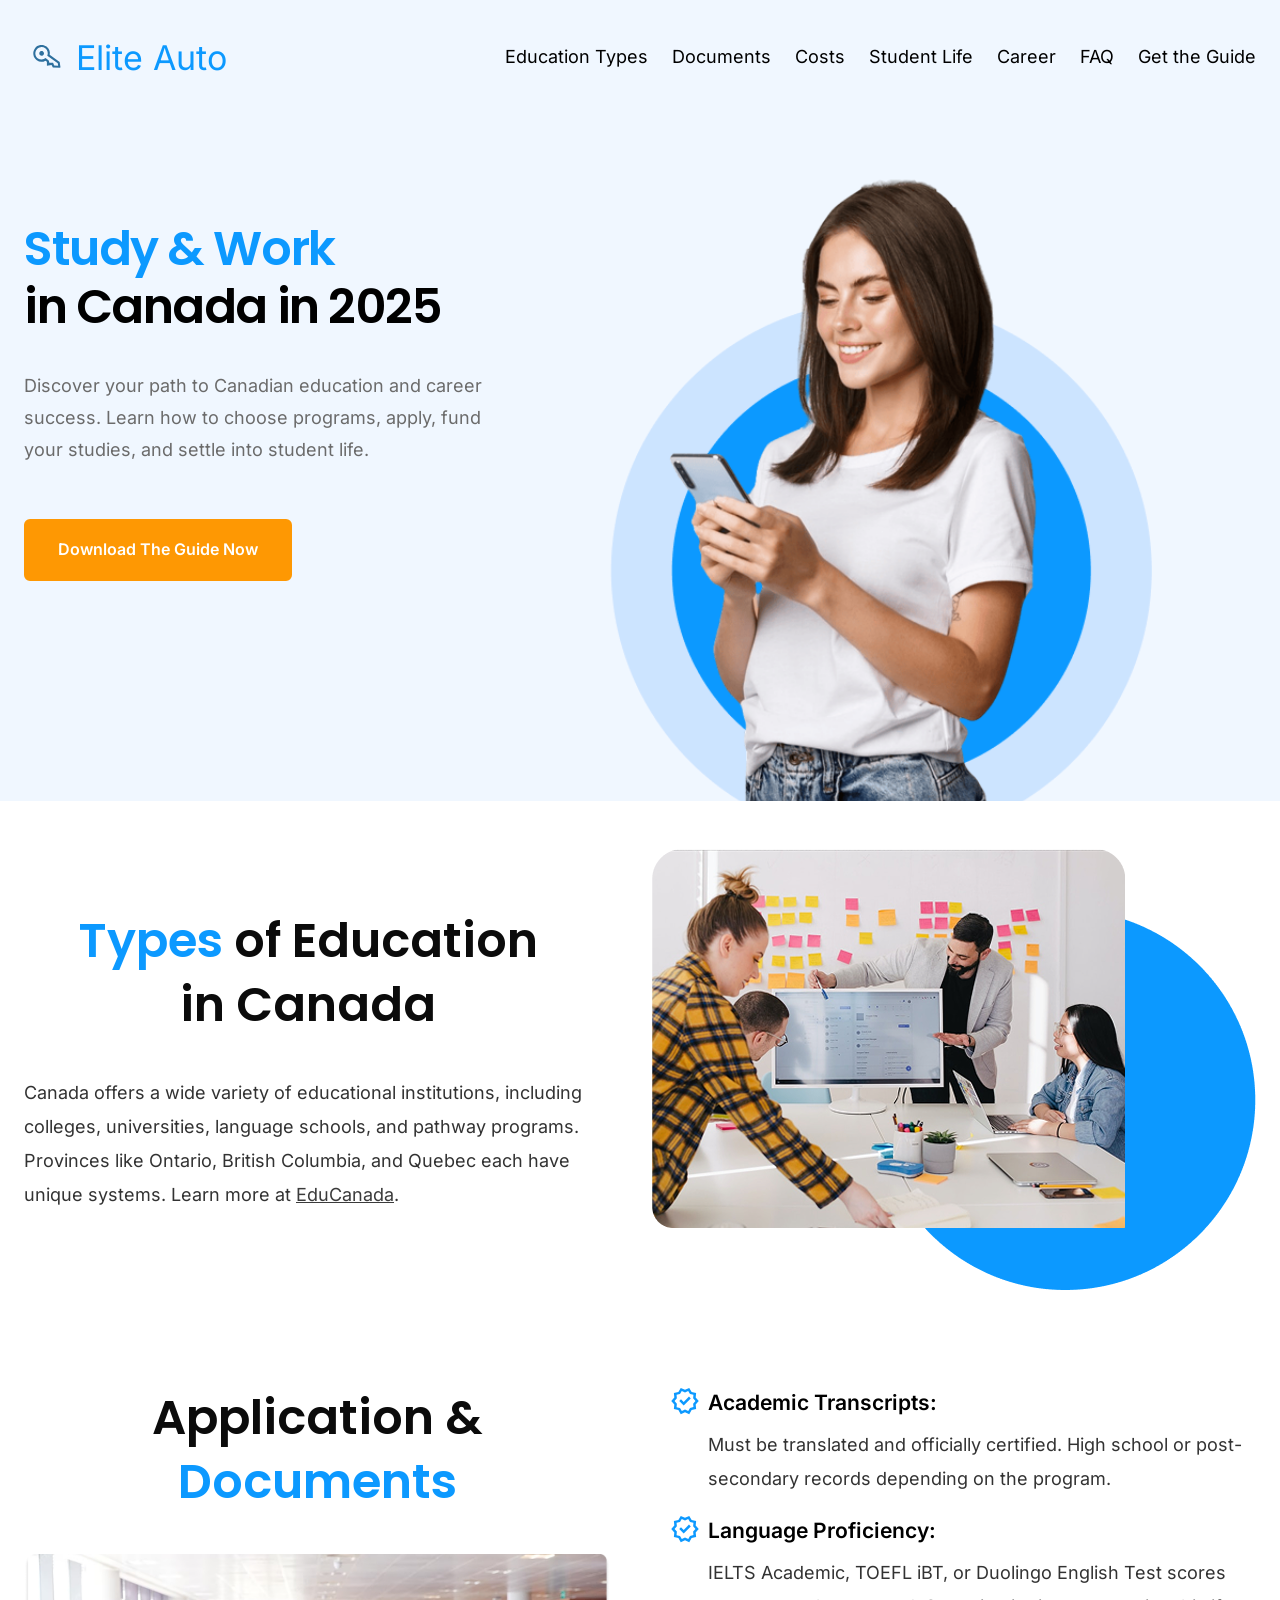
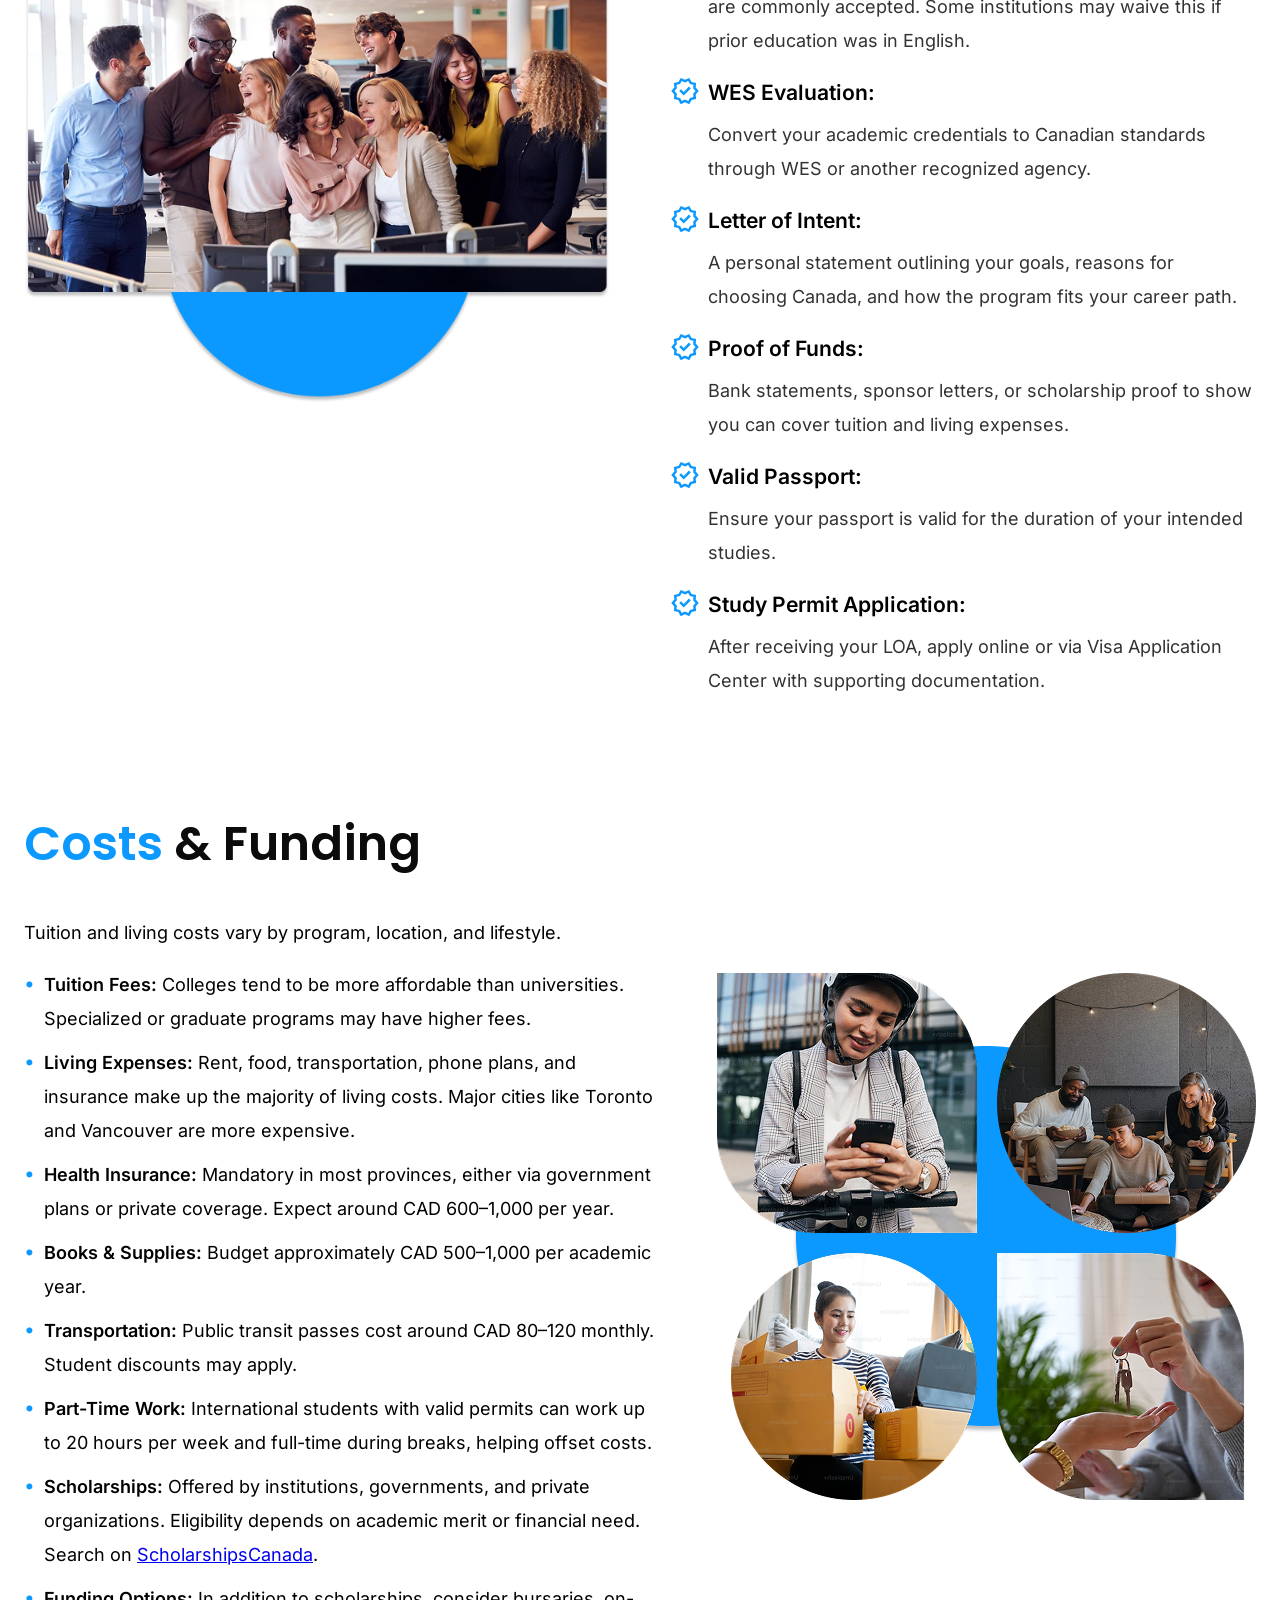
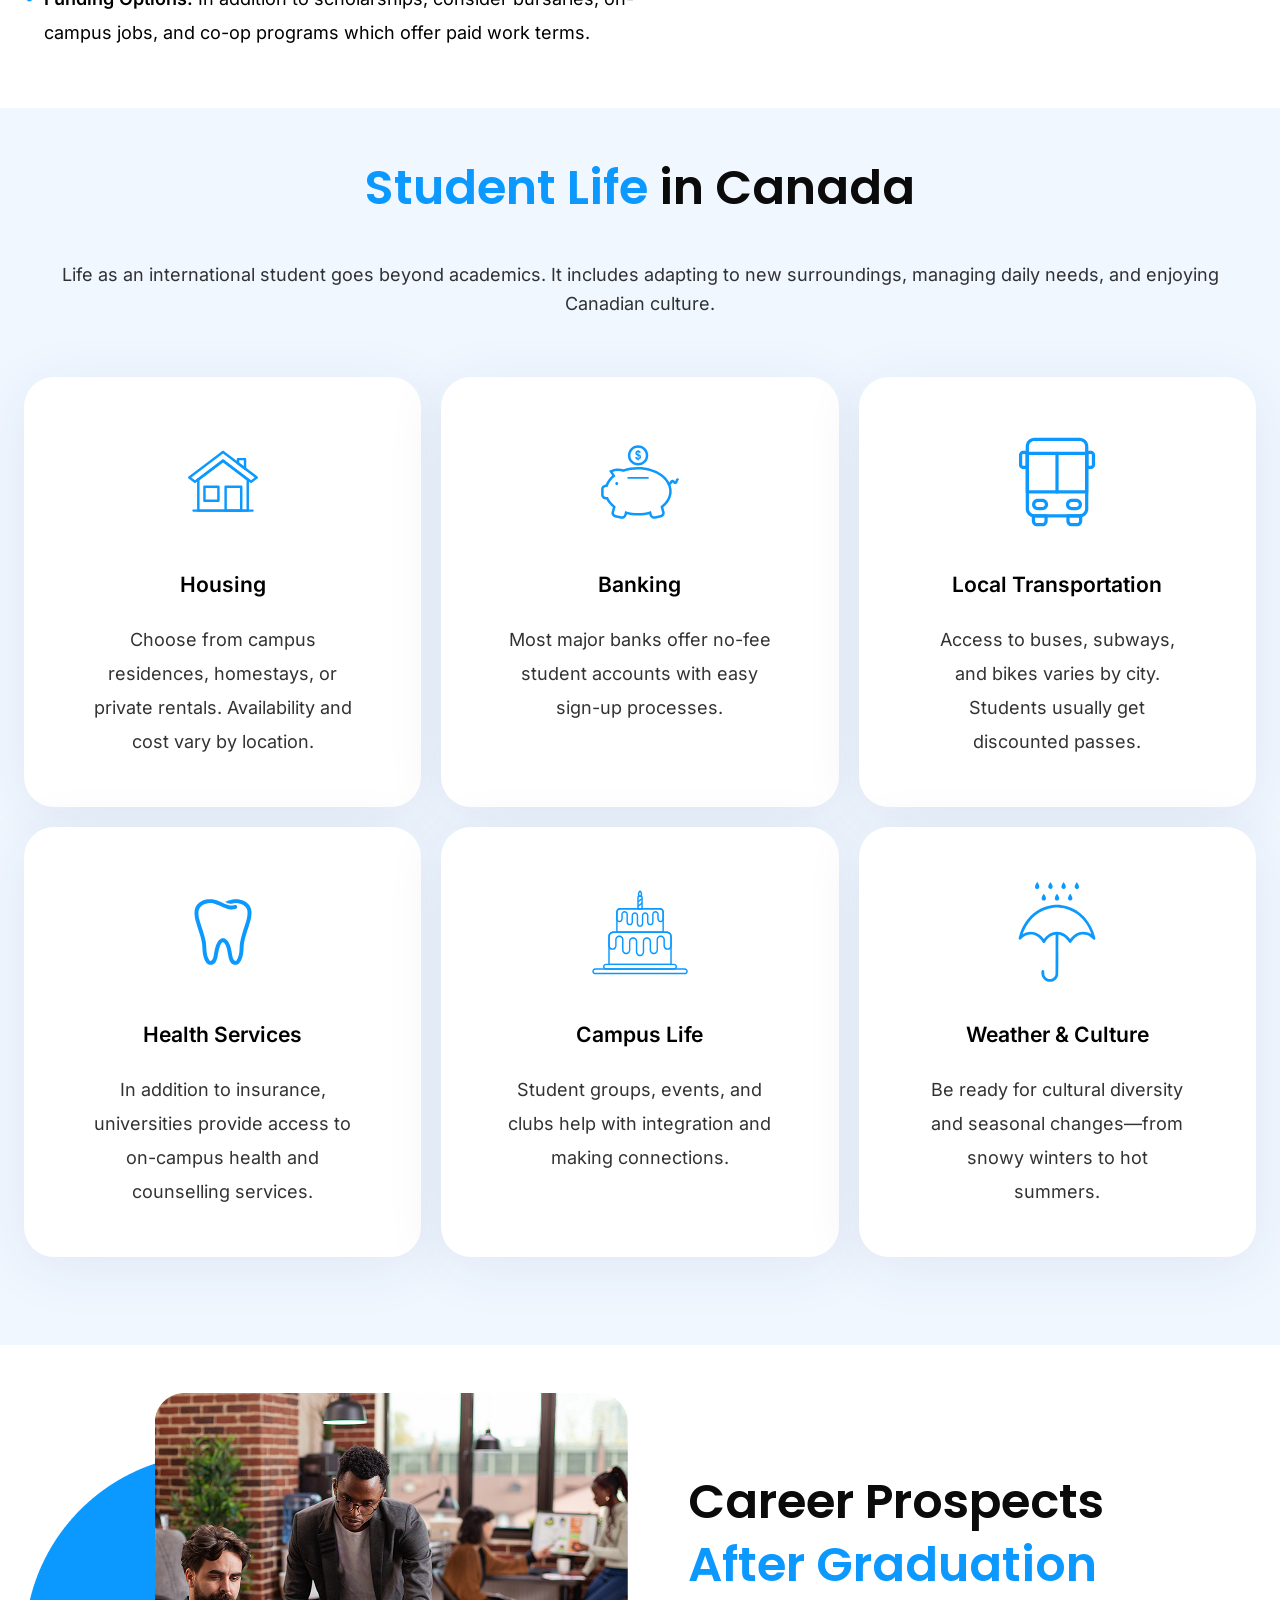
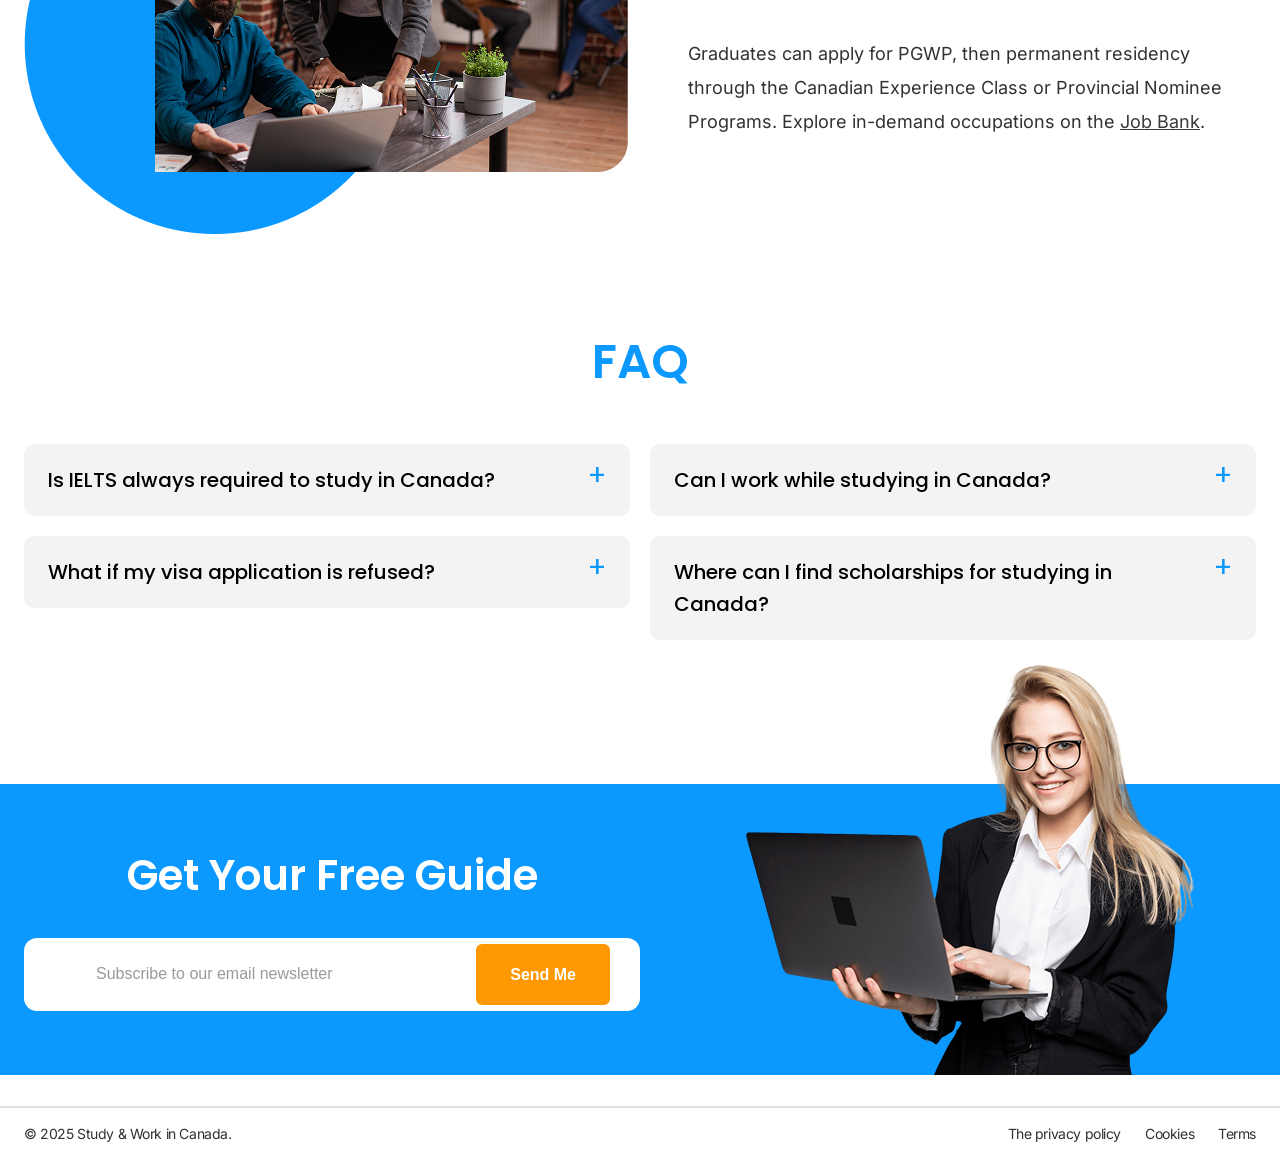
==== commit ea7972c4: "Updates" ====
--- a/index.html
+++ b/index.html
@@ -1 +1 @@
-<!doctype html><html lang="en"><head><meta charset="UTF-8"><meta http-equiv="X-UA-Compatible" content="IE=edge"><meta name="viewport" content="width=device-width,initial-scale=1"><!-- SEO Meta Tags --><title>How to Study and Work in Canada in 2025 — Guide for International Students</title><meta name="description" content="Comprehensive 2025 guide on how to study and work in Canada legally. Learn about colleges, universities, scholarships, student visas, and post-graduation opportunities."><meta name="keywords" content="How to study in Canada in 2025, Work and study in Canada legally, Canada scholarships for international students, Post-graduation work permit Canada guide, How to apply to college in Canada, WES Canada, IELTS for Canada"><meta name="author" content="Study & Work Canada Guide Team"><link rel="canonical" href="https://yourdomain.com/study-in-canada-2025"><!-- Canonical --><link rel="canonical" href="https://your-domain.ca/"><!-- Open Graph for social media --><meta property="og:title" content="Study and Work in Canada in 2025 — Official Guide"><meta property="og:description" content="Step-by-step guide for international students planning to study and work in Canada. Includes admissions, funding, PGWP info and more."><meta property="og:url" content="https://yourdomain.com/study-in-canada-2025"><meta property="og:type" content="website"><meta property="og:image" content="https://yourdomain.com/public/images/hero.png"><!-- Twitter Card --><meta name="twitter:card" content="summary_large_image"><meta name="twitter:title" content="Study and Work in Canada in 2025 — Official Guide"><meta name="twitter:description" content="tep-by-step guide for international students planning to study and work in Canada. Includes admissions, funding, PGWP info and more."><meta name="twitter:image" content="https://yourdomain.ca/public/images/hero.png"><!-- Locale & Language --><meta name="robots" content="index, follow"><meta name="geo.region" content="CA"><meta name="geo.placename" content="Canada"><meta name="language" content="English"><!-- Favicon --><link rel="icon" type="image/png" href="./favicon/favicon-96x96.png" sizes="96x96"><link rel="icon" type="image/svg+xml" href="./favicon/favicon.svg"><link rel="shortcut icon" href="./favicon/favicon.ico"><link rel="apple-touch-icon" sizes="180x180" href="./favicon/apple-touch-icon.png"><meta name="apple-mobile-web-app-title" content="Elite Auto"><link rel="manifest" href="./favicon/site.webmanifest"></head><body><header class="header"><div class="container"><div class="header__container"><nav class="header__nav"><div class="header__logo logo"><img class="logo__img" src="public/images/logo.svg" alt="Logo"> <a class="logo__link link" href="/">Elite Auto</a></div><ul class="header__menu"><li><a class="link" href="#services">Solutions</a></li><li><a class="link" href="#process">Workflow</a></li><li><a class="link" href="#advantages">Benefits</a></li><li><a class="link" href="#examples">Inventory</a></li><li><a class="link" href="#reviews">Testimonials</a></li><li><a class="link" href="#contacts">Get in Touch</a></li></ul></nav><button class="header__burger menu-btn-open" type="button"><svg width="24" height="24"><use href="./public/images/icons.svg#icon-menu"></use></svg></button><div class="mobile-menu"><button class="mobile-menu__btn-close menu-btn-close" type="button"><svg width="24" height="24"><use href="./public/images/icons.svg#icon-close"></use></svg></button><div class="header__logo logo"><img class="logo__img" src="public/images/logo.svg" alt="Logo"> <a class="logo__link link" href="/">Elite Auto</a></div><ul class="mobile-menu__list"><li><a class="mobile-menu__link" href="#services">Solutions</a></li><li><a class="mobile-menu__link" href="#process">Workflow</a></li><li><a class="mobile-menu__link" href="#advantages">Benefits</a></li><li><a class="mobile-menu__link" href="#examples">Inventory</a></li><li><a class="mobile-menu__link" href="#reviews">Testimonials</a></li><li><a class="mobile-menu__link" href="#contacts">Get in Touch</a></li></ul></div></div></div></header><main><section class="hero-section"><div class="container"><div class="hero-section__content"><h1 class="hero-section__title">Tailored VIP Vehicle<br>Search in <span class="accent">Canada</span></h1><p class="hero-section__text">Partner with specialists who streamline the search, vetting, and purchase of exclusive vehicles nationwide.</p><a href="#contacts" class="hero-section__button button button--link" type="button">Get your car today</a></div></div><div class="hero-section__image"></div></section><section class="section education-section" id="education-types"><div class="container education-section__container"><div class="education-section__content"><h2 class="section__title section__title--centered"><span class="accent">Types</span> of Education<br>in Canada</h2><p class="education-section__text">Canada offers a wide variety of educational institutions, including colleges, universities, language schools, and pathway programs. Provinces like Ontario, British Columbia, and Quebec each have unique systems. Learn more at <a class="link link--content" href="https://www.educanada.ca/" target="_blank">EduCanada</a>.</p></div><img class="education-section__img" srcset="public/images/education.png, public/images/education@2x.png 2x" src="public/images/education.png" alt="Two man working on the same laptop"></div></section><section class="section application-section" id="application"><div class="container application-section__container"><h2 class="section__title section__title--centered">Application & <span class="accent">Documents</span></h2><p class="section__subtitle">Admission requires academic transcripts, English proficiency (IELTS, TOEFL, Duolingo), and document evaluation via <a href="https://www.wes.org/ca/" target="_blank">WES Canada</a>. You'll also need a Letter of Acceptance (LOA).</p><ul><li><strong>Academic Transcripts:</strong> Must be translated and officially certified. High school or post-secondary records depending on the program.</li><li><strong>Language Proficiency:</strong> IELTS Academic, TOEFL iBT, or Duolingo English Test scores are commonly accepted. Some institutions may waive this if prior education was in English.</li><li><strong>WES Evaluation:</strong> Convert your academic credentials to Canadian standards through WES or another recognized agency.</li><li><strong>Letter of Intent:</strong> A personal statement outlining your goals, reasons for choosing Canada, and how the program fits your career path.</li><li><strong>Proof of Funds:</strong> Bank statements, sponsor letters, or scholarship proof to show you can cover tuition and living expenses.</li><li><strong>Valid Passport:</strong> Ensure your passport is valid for the duration of your intended studies.</li><li><strong>Study Permit Application:</strong> After receiving your LOA, apply online or via Visa Application Center with supporting documentation.</li></ul></div></section><section class="section costs-section" id="costs"><div class="container"><h2 class="section__title section__title--centered"><span class="accent">Costs</span> & Funding</h2><p class="section__subtitle">Tuition and living costs vary by program, location, and lifestyle.</p><ul><li><strong>Tuition Fees:</strong> Colleges tend to be more affordable than universities. Specialized or graduate programs may have higher fees.</li><li><strong>Living Expenses:</strong> Rent, food, transportation, phone plans, and insurance make up the majority of living costs. Major cities like Toronto and Vancouver are more expensive.</li><li><strong>Health Insurance:</strong> Mandatory in most provinces, either via government plans or private coverage. Expect around CAD 600–1,000 per year.</li><li><strong>Books & Supplies:</strong> Budget approximately CAD 500–1,000 per academic year.</li><li><strong>Transportation:</strong> Public transit passes cost around CAD 80–120 monthly. Student discounts may apply.</li><li><strong>Part-Time Work:</strong> International students with valid permits can work up to 20 hours per week and full-time during breaks, helping offset costs.</li><li><strong>Scholarships:</strong> Offered by institutions, governments, and private organizations. Eligibility depends on academic merit or financial need. Search on <a href="https://www.scholarshipscanada.com" target="_blank">ScholarshipsCanada</a>.</li><li><strong>Funding Options:</strong> In addition to scholarships, consider bursaries, on-campus jobs, and co-op programs which offer paid work terms.</li></ul></div></section><section class="section life-section" id="student-life"><div class="container"><h2 class="section__title section__title--centered"><span class="accent">Student Life</span> in Canada</h2><p class="section__subtitle">Life as an international student goes beyond academics. It includes adapting to new surroundings, managing daily needs, and enjoying Canadian culture.</p><ul class="life-section__list"><li><article class="life-card"><div><svg class="life-card__icon" width="150" height="150"><use href="./public/images/icons.svg#icon-house"></use></svg></div><div class="life-card__content"><h3 class="life-card__title">Housing</h3><p class="life-card__text">Choose from campus residences, homestays, or private rentals. Availability and cost vary by location.</p></div></article></li><li><article class="life-card"><div><svg class="life-card__icon" width="150" height="150"><use href="./public/images/icons.svg#icon-bank"></use></svg></div><div class="life-card__content"><h3 class="life-card__title">Banking</h3><p class="life-card__text">Most major banks offer no-fee student accounts with easy sign-up processes.</p></div></article></li><li><article class="life-card"><div><svg class="life-card__icon" width="150" height="150"><use href="./public/images/icons.svg#icon-transport"></use></svg></div><div class="life-card__content"><h3 class="life-card__title">Local Transportation</h3><p class="life-card__text">Access to buses, subways, and bikes varies by city. Students usually get discounted passes.</p></div></article></li><li><article class="life-card"><div><svg class="life-card__icon" width="150" height="150"><use href="./public/images/icons.svg#icon-medical"></use></svg></div><div class="life-card__content"><h3 class="life-card__title">Health Services</h3><p class="life-card__text">In addition to insurance, universities provide access to on-campus health and counselling services.</p></div></article></li><li><article class="life-card"><div><svg class="life-card__icon" width="150" height="150"><use href="./public/images/icons.svg#icon-events"></use></svg></div><div class="life-card__content"><h3 class="life-card__title">Campus Life</h3><p class="life-card__text">Student groups, events, and clubs help with integration and making connections.</p></div></article></li><li><article class="life-card"><div><svg class="life-card__icon" width="150" height="150"><use href="./public/images/icons.svg#icon-weather"></use></svg></div><div class="life-card__content"><h3 class="life-card__title">Weather & Culture</h3><p class="life-card__text">Be ready for cultural diversity and seasonal changes—from snowy winters to hot summers.</p></div></article></li></ul></div></section><section id="career" class="section career-section"><div class="container career-section__container"><img class="career-section__img" srcset="public/images/career-section.png, public/images/career-section@2x.png 2x" src="public/images/career-section.png" alt="Two man working on the same laptop"><div class="career-section__content"><h2 class="section__title">Career Prospects<br><span class="accent">After Graduation</span></h2><p class="career-section__text">Graduates can apply for PGWP, then permanent residency through the Canadian Experience Class or Provincial Nominee Programs. Explore in-demand occupations on the <a class="link link--content" href="https://www.jobbank.gc.ca/" target="_blank">Job Bank</a>.</p></div></div></section><section id="faq" class="section faq-section"><div class="container"><h2 class="section__title section__title--centered"><span class="accent">FAQ</span></h2><div class="faq-section__container"><details class="faq-section__questions-container questions-container"><summary class="questions-container__question">Is IELTS always required to study in Canada?</summary><p class="questions-container__answer">No, some institutions accept alternative tests such as TOEFL or Duolingo English Test. In some cases, proof of previous education in English may suffice.</p></details><details class="faq-section__questions-container questions-container"><summary class="questions-container__question">Can I work while studying in Canada?</summary><p class="questions-container__answer">Yes, international students with a valid study permit can work up to 20 hours per week during academic sessions and full-time during scheduled breaks.</p></details><details class="faq-section__questions-container questions-container"><summary class="questions-container__question">What if my visa application is refused?</summary><p class="questions-container__answer">If your study permit is refused, you can review the refusal letter, correct the issues (e.g., incomplete documentation), and reapply. It’s important to demonstrate strong ties to your home country and sufficient funds.</p></details><details class="faq-section__questions-container questions-container"><summary class="questions-container__question">Where can I find scholarships for studying in Canada?</summary><p class="questions-container__answer">You can search for scholarships on official platforms such as <a class="link link--content" href="https://www.scholarshipscanada.com" target="_blank">ScholarshipsCanada</a> and through specific universities or provincial programs.</p></details></div></div></section><section id="form" class="subscribe-section"><div class="container subscribe-section__container"><div class="subscribe-section__content"><h2 class="subscribe-section__title">Get Your Free Guide</h2><form action="#" method="post" class="subscribe-section__form"><div class="input"><label class="input__label visually-hidden" for="email">Subscribe to our email newsletter</label> <input class="input__control" id="email" name="email" type="email" placeholder="Subscribe to our email newsletter" required> <button class="button" type="submit">Send Me</button></div></form></div><div class="subscribe-section__image"></div></div></section></main><footer class="footer"><div class="container footer__container"><p class="footer__copyright">&copy; 2025 Study & Work in Canada.</p><div class="footer__links"><a class="link footer__link" href="privacy-policy.html" target="_blank">The privacy policy</a> <a class="link footer__link" href="cookies.html" target="_blank">Cookies</a> <a class="link footer__link" href="terms.html" target="_blank">Terms</a></div></div></footer><div id="cookie-banner" class="cookie-banner"><p>We use <a class="link link--accent" href="cookies.html" target="_blank">cookies</a> to improve your browsing experience. By continuing, you agree to our use of cookies.</p><button class="button" id="accept-cookies">Accept</button></div><script defer="defer" src="scripts.js"></script></body></html>+<!doctype html><html lang="en"><head><meta charset="UTF-8"><meta http-equiv="X-UA-Compatible" content="IE=edge"><meta name="viewport" content="width=device-width,initial-scale=1"><!-- SEO Meta Tags --><title>How to Study and Work in Canada in 2025 — Guide for International Students</title><meta name="description" content="Comprehensive 2025 guide on how to study and work in Canada legally. Learn about colleges, universities, scholarships, student visas, and post-graduation opportunities."><meta name="keywords" content="How to study in Canada in 2025, Work and study in Canada legally, Canada scholarships for international students, Post-graduation work permit Canada guide, How to apply to college in Canada, WES Canada, IELTS for Canada"><meta name="author" content="Study & Work Canada Guide Team"><link rel="canonical" href="https://yourdomain.com/study-in-canada-2025"><!-- Canonical --><link rel="canonical" href="https://your-domain.ca/"><!-- Open Graph for social media --><meta property="og:title" content="Study and Work in Canada in 2025 — Official Guide"><meta property="og:description" content="Step-by-step guide for international students planning to study and work in Canada. Includes admissions, funding, PGWP info and more."><meta property="og:url" content="https://yourdomain.com/study-in-canada-2025"><meta property="og:type" content="website"><meta property="og:image" content="https://yourdomain.com/public/images/hero.png"><!-- Twitter Card --><meta name="twitter:card" content="summary_large_image"><meta name="twitter:title" content="Study and Work in Canada in 2025 — Official Guide"><meta name="twitter:description" content="tep-by-step guide for international students planning to study and work in Canada. Includes admissions, funding, PGWP info and more."><meta name="twitter:image" content="https://yourdomain.ca/public/images/hero.png"><!-- Locale & Language --><meta name="robots" content="index, follow"><meta name="geo.region" content="CA"><meta name="geo.placename" content="Canada"><meta name="language" content="English"><!-- Favicon --><link rel="icon" type="image/png" href="./favicon/favicon-96x96.png" sizes="96x96"><link rel="icon" type="image/svg+xml" href="./favicon/favicon.svg"><link rel="shortcut icon" href="./favicon/favicon.ico"><link rel="apple-touch-icon" sizes="180x180" href="./favicon/apple-touch-icon.png"><meta name="apple-mobile-web-app-title" content="Elite Auto"><link rel="manifest" href="./favicon/site.webmanifest"><link href="main.css" rel="stylesheet"></head><body><header class="header"><div class="container"><div class="header__container"><nav class="header__nav"><div class="header__logo logo"><img class="logo__img" src="public/images/logo.svg" alt="Logo"> <a class="logo__link link" href="/">Elite Auto</a></div><ul class="header__menu"><li><a class="link" href="#education-types">Education Types</a></li><li><a class="link" href="#application">Documents</a></li><li><a class="link" href="#costs">Costs</a></li><li><a class="link" href="#student-life">Student Life</a></li><li><a class="link" href="#career">Career</a></li><li><a class="link" href="#faq">FAQ</a></li><li><a class="link" href="#subscribe">Get the Guide</a></li></ul></nav><button class="header__burger menu-btn-open" type="button"><svg width="24" height="24"><use href="./public/images/icons.svg#icon-menu"></use></svg></button><div class="mobile-menu"><button class="mobile-menu__btn-close menu-btn-close" type="button"><svg width="24" height="24"><use href="./public/images/icons.svg#icon-close"></use></svg></button><div class="header__logo logo"><img class="logo__img" src="public/images/logo.svg" alt="Logo"> <a class="logo__link link" href="/">Elite Auto</a></div><ul class="mobile-menu__list"><li><a class="mobile-menu__link" href="#education-types">Education Types</a></li><li><a class="mobile-menu__link" href="#application">Application & Documents</a></li><li><a class="mobile-menu__link" href="#costs">Costs & Funding</a></li><li><a class="mobile-menu__link" href="#student-life">Student Life</a></li><li><a class="mobile-menu__link" href="#career">Career Prospects</a></li><li><a class="mobile-menu__link" href="#faq">FAQ</a></li><li><a class="mobile-menu__link" href="#subscribe">Get the Guide</a></li></ul></div></div></div></header><main><section class="hero-section"><div class="container hero-section__container"><div class="hero-section__content"><h1 class="hero-section__title"><span class="accent">Study & Work</span><br>in Canada in 2025</h1><p class="hero-section__text">Discover your path to Canadian education and career success. Learn how to choose programs, apply, fund your studies, and settle into student life.</p><a href="#subscribe" class="hero-section__button button button--link" type="button">Download The Guide Now</a></div></div><img class="hero-section__img" srcset="public/images/hero.png, public/images/hero@2x.png 2x" src="public/images/hero.png" alt="Two man working on the same laptop"></section><section class="section education-section" id="education-types"><div class="container education-section__container"><div class="education-section__content"><h2 class="section__title section__title--centered"><span class="accent">Types</span> of Education<br>in Canada</h2><p class="education-section__text">Canada offers a wide variety of educational institutions, including colleges, universities, language schools, and pathway programs. Provinces like Ontario, British Columbia, and Quebec each have unique systems. Learn more at <a class="link link--content" href="https://www.educanada.ca/" target="_blank">EduCanada</a>.</p></div><img class="education-section__img" srcset="public/images/education.png, public/images/education@2x.png 2x" src="public/images/education.png" alt="Two man working on the same laptop"></div></section><section class="section application-section" id="application"><div class="container application-section__container"><div class="application-section__content"><h2 class="section__title section__title--centered">Application & <span class="accent">Documents</span></h2><img class="application-section__img" srcset="public/images/application-section.png, public/images/application-section@2x.png 2x" src="public/images/application-section.png" alt="happy people"></div><ul class="application-section__list"><li><article class="application-card"><div class="application-card__icon"><svg class="application-card__icon" width="30" height="30"><use href="./public/images/icons.svg#icon-done"></use></svg></div><div class="application-card__content"><h3 class="application-card__title">Academic Transcripts:</h3><p class="application-card__text">Must be translated and officially certified. High school or post-secondary records depending on the program.</p></div></article></li><li><article class="application-card"><div class="application-card__icon"><svg class="application-card__icon" width="30" height="30"><use href="./public/images/icons.svg#icon-done"></use></svg></div><div class="application-card__content"><h3 class="application-card__title">Language Proficiency:</h3><p class="application-card__text">IELTS Academic, TOEFL iBT, or Duolingo English Test scores are commonly accepted. Some institutions may waive this if prior education was in English.</p></div></article></li><li><article class="application-card"><div class="application-card__icon"><svg class="application-card__icon" width="30" height="30"><use href="./public/images/icons.svg#icon-done"></use></svg></div><div class="application-card__content"><h3 class="application-card__title">WES Evaluation:</h3><p class="application-card__text">Convert your academic credentials to Canadian standards through WES or another recognized agency.</p></div></article></li><li><article class="application-card"><div class="application-card__icon"><svg class="application-card__icon" width="30" height="30"><use href="./public/images/icons.svg#icon-done"></use></svg></div><div class="application-card__content"><h3 class="application-card__title">Letter of Intent:</h3><p class="application-card__text">A personal statement outlining your goals, reasons for choosing Canada, and how the program fits your career path.</p></div></article></li><li><article class="application-card"><div class="application-card__icon"><svg class="application-card__icon" width="30" height="30"><use href="./public/images/icons.svg#icon-done"></use></svg></div><div class="application-card__content"><h3 class="application-card__title">Proof of Funds:</h3><p class="application-card__text">Bank statements, sponsor letters, or scholarship proof to show you can cover tuition and living expenses.</p></div></article></li><li><article class="application-card"><div class="application-card__icon"><svg class="application-card__icon" width="30" height="30"><use href="./public/images/icons.svg#icon-done"></use></svg></div><div class="application-card__content"><h3 class="application-card__title">Valid Passport:</h3><p class="application-card__text">Ensure your passport is valid for the duration of your intended studies.</p></div></article></li><li><article class="application-card"><div class="application-card__icon"><svg class="application-card__icon" width="30" height="30"><use href="./public/images/icons.svg#icon-done"></use></svg></div><div class="application-card__content"><h3 class="application-card__title">Study Permit Application:</h3><p class="application-card__text">After receiving your LOA, apply online or via Visa Application Center with supporting documentation.</p></div></article></li></ul></div></section><section class="section costs-section" id="costs"><div class="container costs-section__container"><div class="costs-section__content"><h2 class="section__title"><span class="accent">Costs</span> & Funding</h2><p>Tuition and living costs vary by program, location, and lifestyle.</p><ul><li class="costs-section__item"><strong>Tuition Fees:</strong> Colleges tend to be more affordable than universities. Specialized or graduate programs may have higher fees.</li><li class="costs-section__item"><strong>Living Expenses:</strong> Rent, food, transportation, phone plans, and insurance make up the majority of living costs. Major cities like Toronto and Vancouver are more expensive.</li><li class="costs-section__item"><strong>Health Insurance:</strong> Mandatory in most provinces, either via government plans or private coverage. Expect around CAD 600–1,000 per year.</li><li class="costs-section__item"><strong>Books & Supplies:</strong> Budget approximately CAD 500–1,000 per academic year.</li><li class="costs-section__item"><strong>Transportation:</strong> Public transit passes cost around CAD 80–120 monthly. Student discounts may apply.</li><li class="costs-section__item"><strong>Part-Time Work:</strong> International students with valid permits can work up to 20 hours per week and full-time during breaks, helping offset costs.</li><li class="costs-section__item"><strong>Scholarships:</strong> Offered by institutions, governments, and private organizations. Eligibility depends on academic merit or financial need. Search on <a href="https://www.scholarshipscanada.com" target="_blank">ScholarshipsCanada</a>.</li><li class="costs-section__item"><strong>Funding Options:</strong> In addition to scholarships, consider bursaries, on-campus jobs, and co-op programs which offer paid work terms.</li></ul></div><img class="costs-section__img" srcset="public/images/cost-section.png, public/images/cost-section@2x.png 2x" src="public/images/cost-section.png" alt="Two man working on the same laptop"></div></section><section class="section life-section" id="student-life"><div class="container"><h2 class="section__title section__title--centered"><span class="accent">Student Life</span> in Canada</h2><p class="section__subtitle">Life as an international student goes beyond academics. It includes adapting to new surroundings, managing daily needs, and enjoying Canadian culture.</p><ul class="life-section__list"><li><article class="life-card"><div><svg class="life-card__icon" width="150" height="150"><use href="./public/images/icons.svg#icon-house"></use></svg></div><div class="life-card__content"><h3 class="life-card__title">Housing</h3><p class="life-card__text">Choose from campus residences, homestays, or private rentals. Availability and cost vary by location.</p></div></article></li><li><article class="life-card"><div><svg class="life-card__icon" width="150" height="150"><use href="./public/images/icons.svg#icon-bank"></use></svg></div><div class="life-card__content"><h3 class="life-card__title">Banking</h3><p class="life-card__text">Most major banks offer no-fee student accounts with easy sign-up processes.</p></div></article></li><li><article class="life-card"><div><svg class="life-card__icon" width="150" height="150"><use href="./public/images/icons.svg#icon-transport"></use></svg></div><div class="life-card__content"><h3 class="life-card__title">Local Transportation</h3><p class="life-card__text">Access to buses, subways, and bikes varies by city. Students usually get discounted passes.</p></div></article></li><li><article class="life-card"><div><svg class="life-card__icon" width="150" height="150"><use href="./public/images/icons.svg#icon-medical"></use></svg></div><div class="life-card__content"><h3 class="life-card__title">Health Services</h3><p class="life-card__text">In addition to insurance, universities provide access to on-campus health and counselling services.</p></div></article></li><li><article class="life-card"><div><svg class="life-card__icon" width="150" height="150"><use href="./public/images/icons.svg#icon-events"></use></svg></div><div class="life-card__content"><h3 class="life-card__title">Campus Life</h3><p class="life-card__text">Student groups, events, and clubs help with integration and making connections.</p></div></article></li><li><article class="life-card"><div><svg class="life-card__icon" width="150" height="150"><use href="./public/images/icons.svg#icon-weather"></use></svg></div><div class="life-card__content"><h3 class="life-card__title">Weather & Culture</h3><p class="life-card__text">Be ready for cultural diversity and seasonal changes—from snowy winters to hot summers.</p></div></article></li></ul></div></section><section id="career" class="section career-section"><div class="container career-section__container"><img class="career-section__img" srcset="public/images/career-section.png, public/images/career-section@2x.png 2x" src="public/images/career-section.png" alt="Two man working on the same laptop"><div class="career-section__content"><h2 class="section__title">Career Prospects<br><span class="accent">After Graduation</span></h2><p class="career-section__text">Graduates can apply for PGWP, then permanent residency through the Canadian Experience Class or Provincial Nominee Programs. Explore in-demand occupations on the <a class="link link--content" href="https://www.jobbank.gc.ca/" target="_blank">Job Bank</a>.</p></div></div></section><section id="faq" class="section faq-section"><div class="container"><h2 class="section__title section__title--centered"><span class="accent">FAQ</span></h2><div class="faq-section__container"><details class="faq-section__questions-container questions-container"><summary class="questions-container__question">Is IELTS always required to study in Canada?</summary><p class="questions-container__answer">No, some institutions accept alternative tests such as TOEFL or Duolingo English Test. In some cases, proof of previous education in English may suffice.</p></details><details class="faq-section__questions-container questions-container"><summary class="questions-container__question">Can I work while studying in Canada?</summary><p class="questions-container__answer">Yes, international students with a valid study permit can work up to 20 hours per week during academic sessions and full-time during scheduled breaks.</p></details><details class="faq-section__questions-container questions-container"><summary class="questions-container__question">What if my visa application is refused?</summary><p class="questions-container__answer">If your study permit is refused, you can review the refusal letter, correct the issues (e.g., incomplete documentation), and reapply. It’s important to demonstrate strong ties to your home country and sufficient funds.</p></details><details class="faq-section__questions-container questions-container"><summary class="questions-container__question">Where can I find scholarships for studying in Canada?</summary><p class="questions-container__answer">You can search for scholarships on official platforms such as <a class="link link--content" href="https://www.scholarshipscanada.com" target="_blank">ScholarshipsCanada</a> and through specific universities or provincial programs.</p></details></div></div></section><section id="subscribe" class="subscribe-section"><div class="container subscribe-section__container"><div class="subscribe-section__content"><h2 class="subscribe-section__title">Get Your Free Guide</h2><form action="#" method="post" class="subscribe-section__form"><div class="input"><label class="input__label visually-hidden" for="email">Subscribe to our email newsletter</label> <input class="input__control" id="email" name="email" type="email" placeholder="Subscribe to our email newsletter" required> <button class="button" type="submit">Send Me</button></div></form></div><div class="subscribe-section__image"></div></div></section></main><footer class="footer"><div class="container footer__container"><p class="footer__copyright">&copy; 2025 Study & Work in Canada.</p><div class="footer__links"><a class="link footer__link" href="privacy-policy.html" target="_blank">The privacy policy</a> <a class="link footer__link" href="cookies.html" target="_blank">Cookies</a> <a class="link footer__link" href="terms.html" target="_blank">Terms</a></div></div></footer><div id="cookie-banner" class="cookie-banner"><p>We use <a class="link link--accent" href="cookies.html" target="_blank">cookies</a> to improve your browsing experience. By continuing, you agree to our use of cookies.</p><button class="button" id="accept-cookies">Accept</button></div><script defer="defer" src="scripts.js"></script></body></html>
--- a/main.css
+++ b/main.css
@@ -0,0 +1,3 @@
+@font-face{font-display:swap;font-family:"Poppins";font-style:normal;font-weight:400;src:url(media/405055dd680fa1dcdfa2.woff2) format("woff2")}@font-face{font-display:swap;font-family:"Poppins";font-style:normal;font-weight:500;src:url(media/08491d3f7fe7ae88ef44.woff2) format("woff2")}@font-face{font-display:swap;font-family:"Poppins";font-style:normal;font-weight:600;src:url(media/91145014c0350c248ed2.woff2) format("woff2")}@font-face{font-display:swap;font-family:"Inter";font-style:normal;font-weight:400;src:url(media/9698cc7dbf147ed363b6.woff2) format("woff2")}@font-face{font-display:swap;font-family:"Inter";font-style:normal;font-weight:600;src:url(media/9d111139a583baef3053.woff2) format("woff2")}:root{--primary: #fff;--secondary: #0c99ff;--secondary-light: #f0f7ff;--secondary-orang: #fe9803;--secondary-grey: #f3f3f3;--color-black: #000000;--color-text-second: #2f3235;--color-text-primary: #0b0b0b;--font-family: "Inter", sans-serif;--second-family: "Poppins", sans-serif}.visually-hidden{position:absolute;left:-10000px;top:auto;width:1px;height:1px;overflow:hidden}.is-scroll-disable{overflow:hidden}.accent{color:#0c99ff;color:var(--secondary)}*,*::after,*::before{box-sizing:border-box}html{scroll-behavior:smooth}body{color:#000000;color:var(--color-black);font-family:"Inter", sans-serif;font-family:var(--font-family);font-weight:400;font-size:16px;line-height:189%;margin:0;background-color:#fff;background-color:var(--primary)}@media screen and (min-width: 768px){body{font-size:18px;font-weight:400}}h1,h2,h3,h4,h5,h6,p{margin-top:0}img{display:block;max-width:100%;height:auto;-o-object-fit:cover;object-fit:cover}ul{list-style-type:none;margin:0;padding:0}a{display:inline-block}address{font-style:normal}.application-card{display:flex;gap:8px}.application-card__content{display:flex;flex-direction:column;gap:8px}.application-card__title{margin:0}.application-card__icon{fill:#0c99ff;fill:var(--secondary)}.application-card__text{opacity:.8}.button{display:block;border-radius:6px;padding:5px 26px;color:#fff;color:var(--primary);background-color:#fe9803;background-color:var(--secondary-orang);border:2px solid #fe9803;border:2px solid var(--secondary-orang);cursor:pointer;font-weight:600;font-size:16px;line-height:161%;text-wrap:nowrap}.button:hover{color:#fe9803;color:var(--secondary-orang);background:rgba(0,0,0,0)}.button--link{text-decoration:none;text-align:center}@media screen and (min-width: 768px){.button{padding:16px 32px}}.car{display:flex;align-items:center;flex-direction:column;gap:25px;border-radius:16px;height:403px;position:relative;color:#fff;color:var(--primary)}.car__decor{position:absolute;bottom:0;z-index:0;height:379px}.car__image{height:108px;-o-object-fit:contain;object-fit:contain}.car__content{position:relative;z-index:1;display:flex;align-items:center;flex-direction:column;text-align:center;gap:25px}.car__title{font-weight:900;font-size:38px;line-height:106%;margin-bottom:8px}.car__mark{font-weight:400;font-size:18px;color:var(--color-primary)}.car__about{font-weight:400;font-size:12px;line-height:142%;width:80%;margin:0 auto}.car__text{display:flex;flex-direction:column;gap:24px}.car__button{background-color:#0c99ff;background-color:var(--secondary);border:2px solid #0c99ff;border:2px solid var(--secondary)}.car__button:hover{background-color:rgba(0,0,0,0);color:#fff;color:var(--primary)}.link{color:#000000;color:var(--color-black);text-decoration:none;transition:color .3s;font-weight:500}.link:hover{color:#0c99ff;color:var(--secondary)}.link--content{color:#0b0b0b;color:var(--color-text-primary);text-decoration:underline}.link--content:hover{color:#0c99ff;color:var(--secondary)}.input{position:relative;display:flex;border-radius:13px;background-color:#fff;background-color:var(--primary);padding:6px 30px}.input__label{position:absolute;top:16px;left:42px}.input__control{padding:8px 24px;width:100%;font-size:16px;line-height:1.17;border-radius:8px;background-color:rgba(0,0,0,0);border:none}.input__control:focus{border-color:var(--color-brand-normal);outline:none}.input__control::-moz-placeholder{color:rgba(0,0,0,.4);font-size:16px;line-height:1.17}.input__control::placeholder{color:rgba(0,0,0,.4);font-size:16px;line-height:1.17}.input__control:focus::-moz-placeholder{color:var(--color-primary-dark)}.input__control:focus::placeholder{color:var(--color-primary-dark)}@media screen and (min-width: 768px){.input__control{padding:16px 42px}}.life-card{padding:30px 65px;box-shadow:0 10px 60px 0 rgba(38,45,118,.08);display:flex;flex-direction:column;align-items:center;border-radius:30px;height:100%;background-color:#fff;background-color:var(--primary);text-align:center}.life-card__icon{fill:#0c99ff;fill:var(--secondary)}.life-card__text{opacity:.8}.logo{gap:5px;align-items:center;display:flex;font-family:"Inter", sans-serif;font-family:var(--font-family);font-weight:600;font-size:34px;line-height:150%;color:#0c99ff;color:var(--secondary);text-wrap:nowrap}@media screen and (min-width: 768px){.logo{font-size:18px}}@media screen and (min-width: 1280px){.logo{font-size:34px}}.logo__link{color:#0c99ff;color:var(--secondary)}.logo__link:hover{color:#0c99ff;color:var(--secondary)}.logo__link--footer{color:#fff;color:var(--primary)}.logo__link--footer:hover{color:#fff;color:var(--primary)}.logo__img{height:44px;width:44px}@media screen and (min-width: 768px){.logo__img{height:24px;width:24px}}@media screen and (min-width: 1280px){.logo__img{height:47px;width:47px}}.pagination{display:flex;align-items:center;justify-content:center;gap:24px}.pagination__button{width:12px;height:12px;padding:0;background-color:#0c99ff;background-color:var(--secondary);border-radius:50%}.pagination__button--active{background-color:#fe9803;background-color:var(--secondary-orang)}.questions-container{border-radius:10px;padding:20px 24px;transition:.3s ease-in-out;border:1px solid var(--color-brand-light);background-color:#f3f3f3;background-color:var(--secondary-grey);height:-moz-fit-content;height:fit-content}details[open] summary~*{animation:open .3s ease-in-out}@keyframes open{0%{opacity:0}100%{opacity:1}}details summary::-webkit-details-marker{display:none}details summary{width:100%;padding:0 26px 0 0;display:flex;position:relative;cursor:pointer;font-family:"Poppins", sans-serif;font-family:var(--second-family);font-weight:500;font-size:20px;line-height:160%;list-style:none;color:var(--color-secondary);justify-content:space-between}details summary:after{content:"+";color:#0c99ff;color:var(--secondary);position:absolute;font-size:1.75rem;line-height:0;margin-top:.75rem;right:0;font-weight:200;transform-origin:center;transition:200ms linear}details[open] summary:after{transform:rotate(45deg);font-size:2rem}details summary{outline:0}details p{font-family:"Inter", sans-serif;font-family:var(--font-family);font-weight:400;font-size:18px;line-height:178%;color:var(--color-secondary);margin:0 0 1rem;padding-top:23px}.application-section__container{display:flex;flex-direction:column;justify-content:space-between;gap:20px}@media screen and (min-width: 768px){.application-section__container{flex-direction:row;gap:60px}}.application-section__content{width:100%}@media screen and (min-width: 768px){.application-section__content{width:50%}}.application-section__list{width:100%}@media screen and (min-width: 768px){.application-section__list{width:50%}}.application-section__img{-o-object-fit:contain;object-fit:contain;display:none}@media screen and (min-width: 768px){.application-section__img{display:block}}.subscribe-section{padding-top:4rem;text-align:center;background-color:#0c99ff;background-color:var(--secondary);position:relative;margin-top:0}@media screen and (min-width: 992px){.subscribe-section{margin-top:6rem}}.subscribe-section__container{display:flex;flex-direction:column}.subscribe-section__content{width:100%}@media screen and (min-width: 992px){.subscribe-section__content{width:50%}}.subscribe-section__title{color:#fff;color:var(--primary);font-family:"Poppins", sans-serif;font-family:var(--second-family);font-weight:700;font-size:42px;line-height:131%}.subscribe-section__form{margin-bottom:4rem}.subscribe-section__image{position:relative;width:100%;background-image:url(public/images/subscribe.png);background-repeat:no-repeat;background-position:center;height:413px}@media screen and (min-width: 992px){.subscribe-section__image{position:absolute;bottom:0;right:0;width:50%}}.subscribe-section__link{color:#0c99ff;color:var(--secondary)}.subscribe-section__link:hover{color:var(--color-primary)}.container{width:100%;max-width:1288px;margin:0 auto;padding:0 24px}.cookie-banner{position:fixed;bottom:30px;width:60%;left:20%;background-color:rgba(237,239,241,.76);box-shadow:0 4px 8px rgba(0,0,0,.04);color:var(--color-secondary);padding:1rem 2rem;z-index:1000;font-size:.95rem;border-radius:50px;display:flex;flex-direction:column;gap:20px}@media screen and (min-width: 768px){.cookie-banner{flex-direction:row;align-items:center}}.costs-section__container{display:flex;flex-direction:column;gap:20px;align-items:center}@media screen and (min-width: 768px){.costs-section__container{flex-direction:row;gap:60px}}.costs-section__item{margin-bottom:10px;padding-left:1.25rem;position:relative}.costs-section__item::before{content:"•";padding-top:6px;position:absolute;left:0;color:#0c99ff;color:var(--secondary);font-size:1.2rem;line-height:1}.costs-section__img{width:70%;-o-object-fit:contain;object-fit:contain;transform:scaleX(-1)}@media screen and (min-width: 768px){.costs-section__img{width:50%}}.education-section__container{display:flex;flex-direction:column;gap:20px;align-items:center}@media screen and (min-width: 768px){.education-section__container{flex-direction:row;gap:60px}}.education-section__content{text-align:center}@media screen and (min-width: 768px){.education-section__content{text-align:left}}.education-section__text{opacity:.8}.education-section__img{width:70%;-o-object-fit:contain;object-fit:contain;transform:scaleX(-1)}@media screen and (min-width: 768px){.education-section__img{width:50%}}.career-section__container{display:flex;flex-direction:column-reverse;gap:20px;align-items:center}@media screen and (min-width: 768px){.career-section__container{flex-direction:row;gap:60px}}.career-section__content{text-align:center}@media screen and (min-width: 768px){.career-section__content{text-align:left}}.career-section__text{opacity:.8}.career-section__img{width:70%;-o-object-fit:contain;object-fit:contain}@media screen and (min-width: 768px){.career-section__img{width:50%}}.faq-section__title{margin-bottom:40px}.faq-section__container{display:grid;grid-gap:20px;gap:20px;margin-top:50px;grid-template-columns:1fr}@media screen and (min-width: 768px){.faq-section__container{grid-template-columns:repeat(2, 1fr)}}.footer{padding:31px 0 18px;color:#2f3235;color:var(--color-text-second);font-weight:300;font-size:14px;line-height:225%;letter-spacing:-0.03em}.footer:before{content:"";border:.9px solid #e0e0e0;height:1px;width:100%;display:flex;margin-bottom:10px}.footer__container{display:flex;justify-content:space-between;align-items:center;flex-direction:column}@media screen and (min-width: 768px){.footer__container{flex-direction:row}}.footer__links{display:flex;flex-direction:row;gap:24px}.footer__link{color:#2f3235;color:var(--color-text-second)}.footer__link:hover{color:#0c99ff;color:var(--secondary)}.footer__copyright{margin:0}.header{position:absolute;top:0;left:0;width:100%;padding-top:16px;font-weight:500;z-index:2}@media screen and (min-width: 1280px){.header{padding-top:32px}}.header__container{display:flex;align-items:center;gap:40px}.header__nav{display:flex;align-items:center;flex-grow:1;gap:40px}.header__menu{display:none;text-wrap:nowrap}@media screen and (min-width: 768px){.header__menu{display:flex;gap:16px;flex-grow:1;justify-content:flex-end}}@media screen and (min-width: 1280px){.header__menu{gap:24px}}.header__button{display:none}@media screen and (min-width: 1280px){.header__button{display:block}}.header__burger{background-color:rgba(0,0,0,0);border:none;height:24px;width:24px;padding:0;fill:var(--color-primary)}@media screen and (min-width: 768px){.header__burger{display:none}}.hero-section{padding:124px 0;position:relative;background-color:#f0f7ff;background-color:var(--secondary-light);overflow:hidden}@media screen and (min-width: 768px){.hero-section{padding:150px 0}}@media screen and (min-width: 1280px){.hero-section{padding:220px 0}}.hero-section__content{width:100%;position:relative;z-index:1;display:flex;flex-direction:column;align-items:center;gap:35px}@media screen and (min-width: 768px){.hero-section__content{width:40%;align-items:flex-start}}.hero-section__title{position:relative;font-family:"Poppins", sans-serif;font-family:var(--second-family);font-weight:600;font-size:48px;line-height:120%;letter-spacing:-0.03em;margin:0}.hero-section__text{font-weight:400;font-size:18px;line-height:178%;color:#6b6b6b}.hero-section__button{margin-left:0;width:-moz-fit-content;width:fit-content;text-wrap:nowrap}.hero-section__img{position:absolute;bottom:-40px;right:10%;display:none}@media screen and (min-width: 768px){.hero-section__img{width:70%;display:block;right:0}}@media screen and (min-width: 992px){.hero-section__img{right:10%;width:50%}}.life-section{background-color:#f0f7ff;background-color:var(--secondary-light)}.life-section__list{padding:40px 0;display:grid;grid-template-columns:1fr;grid-template-rows:repeat(6, 1fr);grid-column-gap:0;grid-row-gap:10px}@media screen and (min-width: 768px){.life-section__list{grid-template-columns:repeat(2, 1fr);grid-template-rows:repeat(3, 1fr);grid-column-gap:20px;grid-row-gap:20px}}@media screen and (min-width: 1280px){.life-section__list{grid-template-columns:repeat(3, 1fr);grid-template-rows:repeat(2, 1fr)}}.mobile-menu{position:fixed;top:0;left:0;z-index:20;width:100%;height:100%;padding:16px 24px;background-color:#fff;background-color:var(--primary);transform:translateX(100%);transition:transform .3s}.mobile-menu.is-open{transform:translateX(0)}.mobile-menu__btn-close{position:absolute;top:16px;right:24px;display:flex;align-items:center;justify-content:center;padding:0;fill:rgba(0,0,0,0);stroke:#0c99ff;stroke:var(--secondary);background-color:rgba(0,0,0,0);border:none;cursor:pointer}.mobile-menu__list{display:flex;flex-direction:column;gap:16px;padding-top:40px}.mobile-menu__link{color:var(--color-primary);font-size:16px;line-height:1.5;text-decoration:none;font-weight:600}.mobile-menu__link:hover{color:#0c99ff;color:var(--secondary)}.section{padding:20px 0}@media screen and (min-width: 768px){.section{padding:48px 0}}.section__title{font-family:"Poppins", sans-serif;font-family:var(--second-family);font-weight:700;font-size:34px;line-height:133%;color:#0b0b0b;color:var(--color-text-primary)}@media screen and (min-width: 768px){.section__title{font-size:48px}}.section__title--centered{text-align:center}.section__subtitle{font-weight:400;font-size:18px;line-height:163%;text-align:center;opacity:.8}.thank-you{text-align:center;padding-top:124px}.thank-you__button{width:20%;margin:0px auto 40px}
+
+/*# sourceMappingURL=main.css.map*/
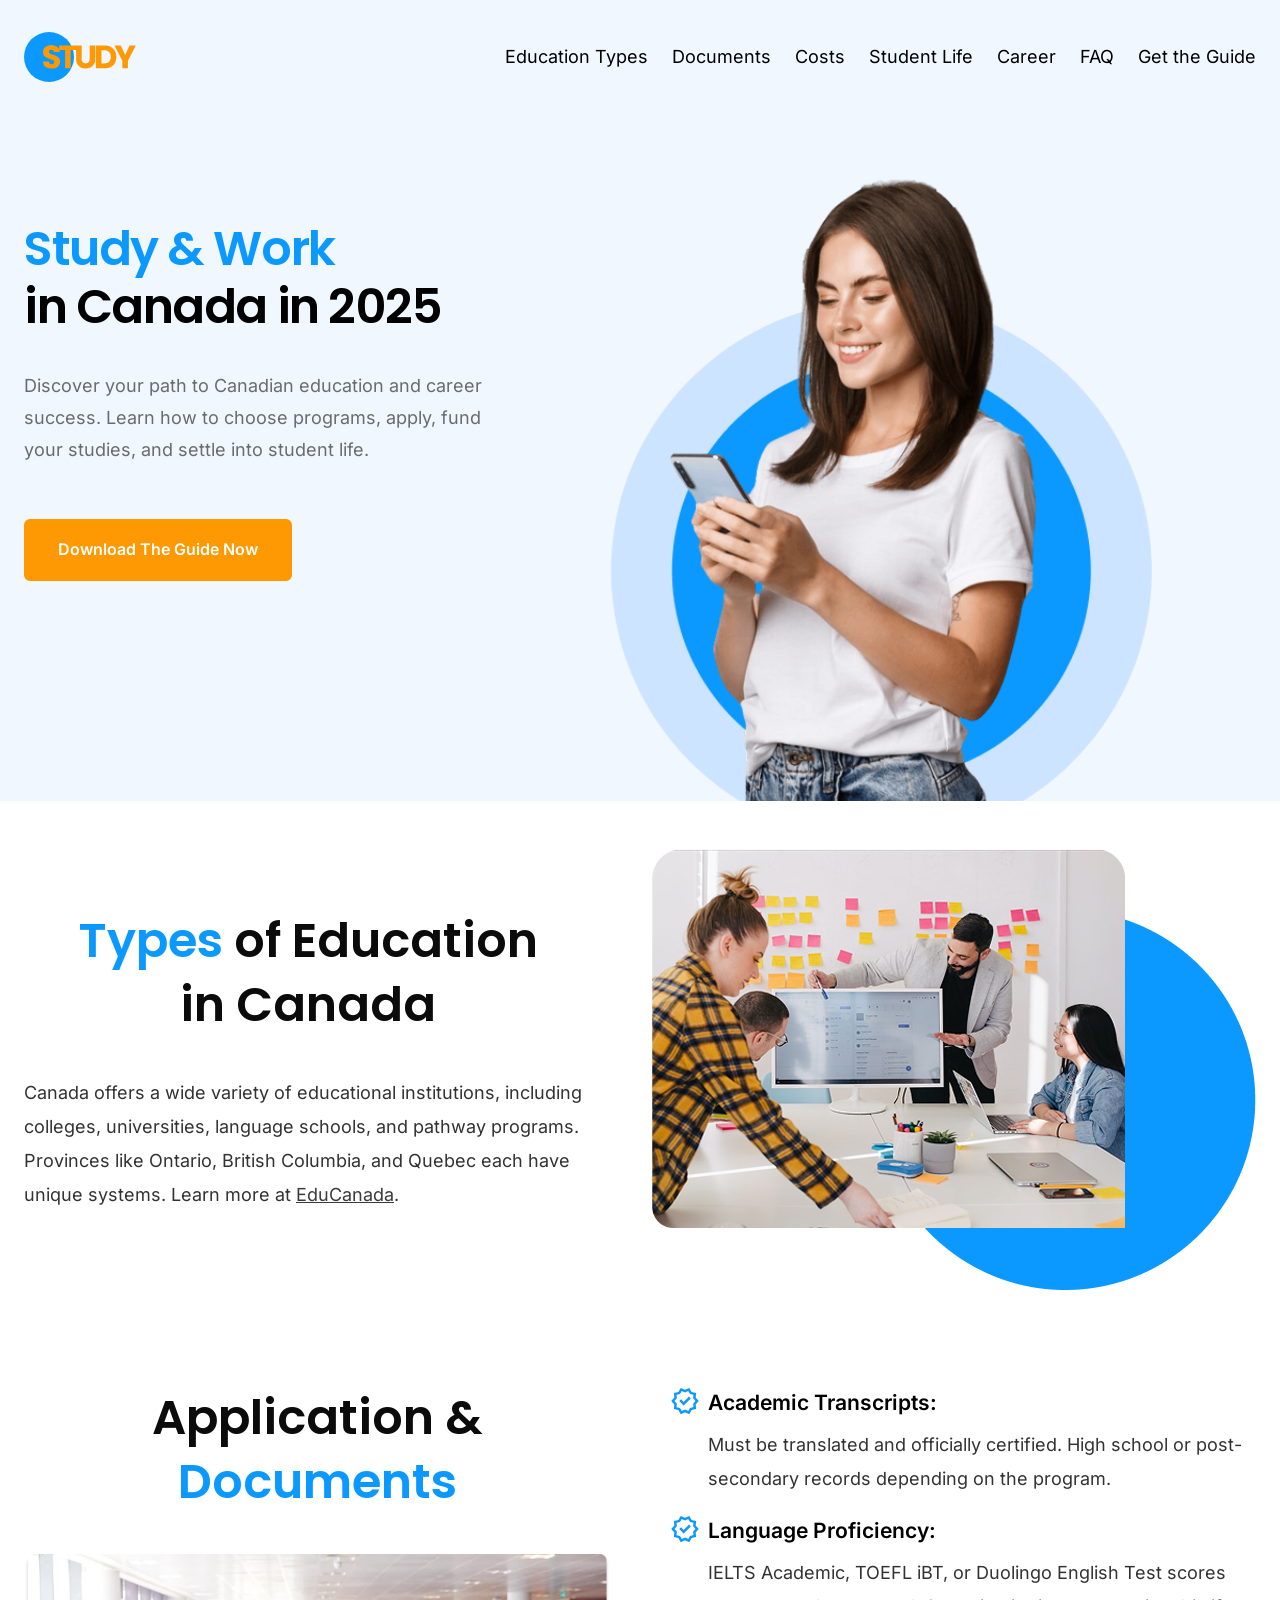
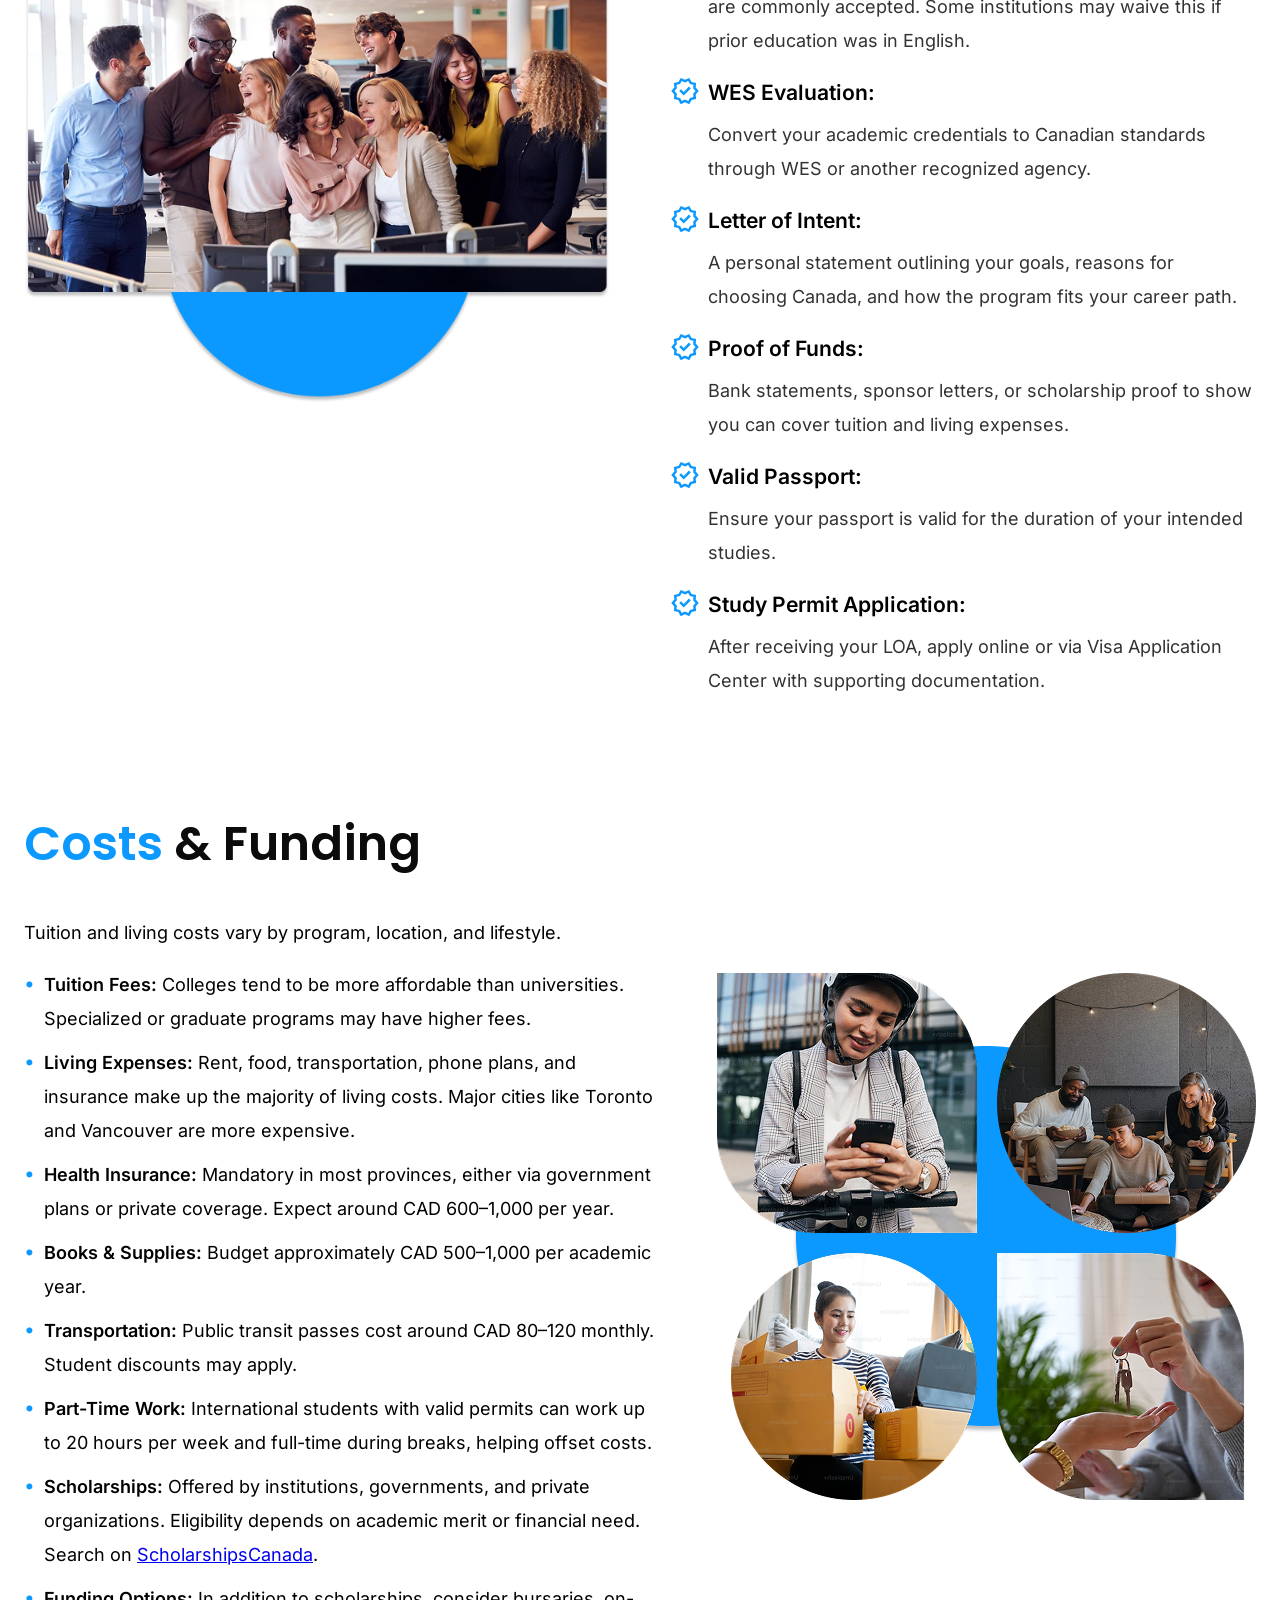
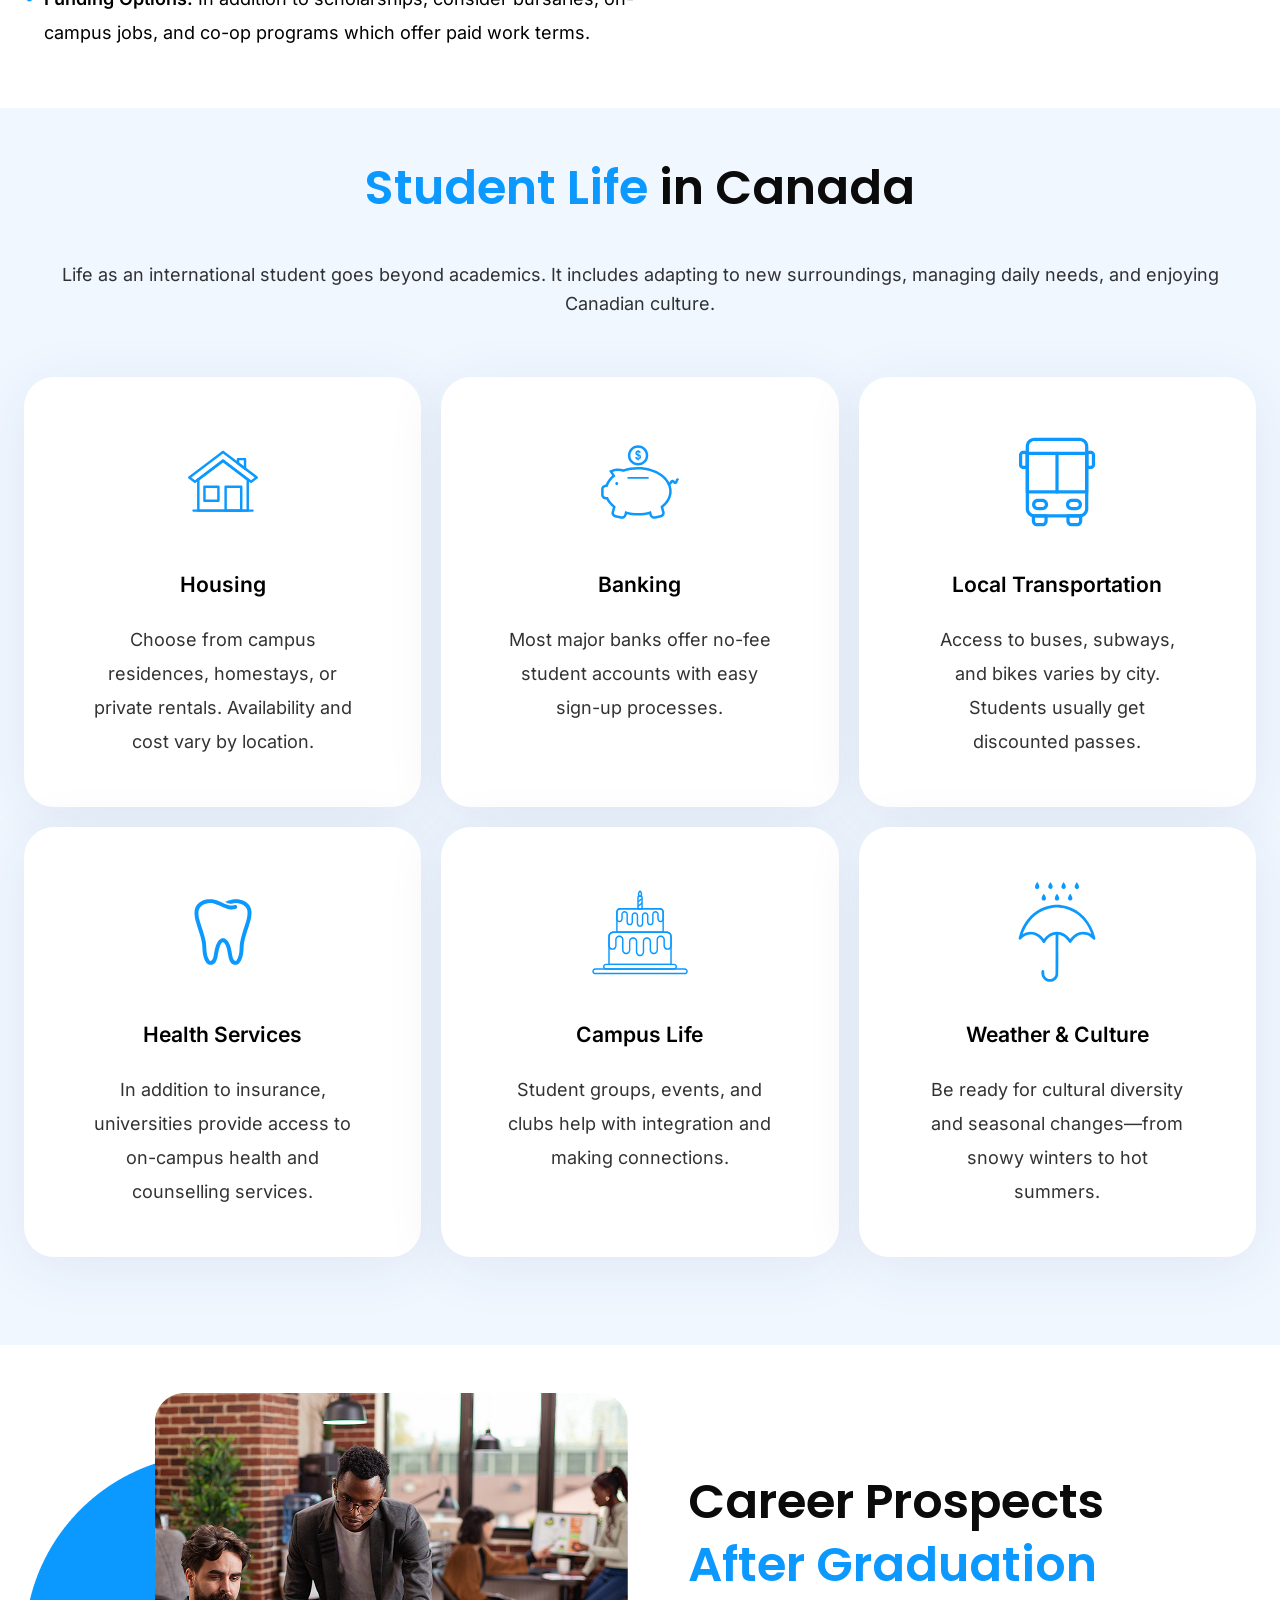
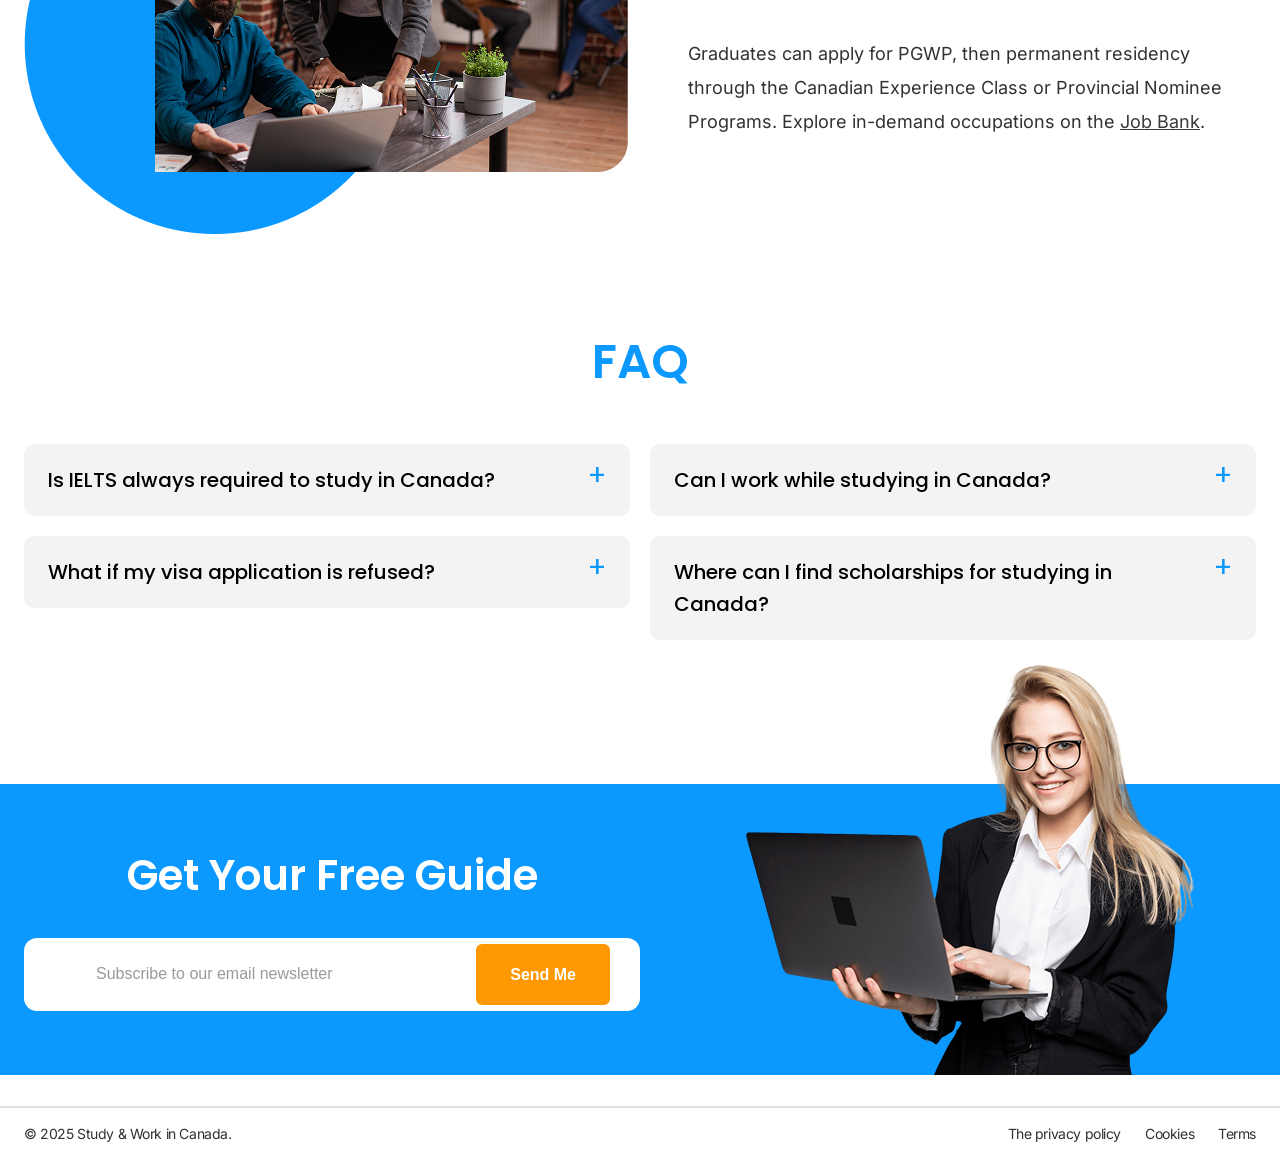
==== commit 5e82715e: "Updates" ====
--- a/index.html
+++ b/index.html
@@ -1 +1 @@
-<!doctype html><html lang="en"><head><meta charset="UTF-8"><meta http-equiv="X-UA-Compatible" content="IE=edge"><meta name="viewport" content="width=device-width,initial-scale=1"><!-- SEO Meta Tags --><title>How to Study and Work in Canada in 2025 — Guide for International Students</title><meta name="description" content="Comprehensive 2025 guide on how to study and work in Canada legally. Learn about colleges, universities, scholarships, student visas, and post-graduation opportunities."><meta name="keywords" content="How to study in Canada in 2025, Work and study in Canada legally, Canada scholarships for international students, Post-graduation work permit Canada guide, How to apply to college in Canada, WES Canada, IELTS for Canada"><meta name="author" content="Study & Work Canada Guide Team"><link rel="canonical" href="https://yourdomain.com/study-in-canada-2025"><!-- Canonical --><link rel="canonical" href="https://your-domain.ca/"><!-- Open Graph for social media --><meta property="og:title" content="Study and Work in Canada in 2025 — Official Guide"><meta property="og:description" content="Step-by-step guide for international students planning to study and work in Canada. Includes admissions, funding, PGWP info and more."><meta property="og:url" content="https://yourdomain.com/study-in-canada-2025"><meta property="og:type" content="website"><meta property="og:image" content="https://yourdomain.com/public/images/hero.png"><!-- Twitter Card --><meta name="twitter:card" content="summary_large_image"><meta name="twitter:title" content="Study and Work in Canada in 2025 — Official Guide"><meta name="twitter:description" content="tep-by-step guide for international students planning to study and work in Canada. Includes admissions, funding, PGWP info and more."><meta name="twitter:image" content="https://yourdomain.ca/public/images/hero.png"><!-- Locale & Language --><meta name="robots" content="index, follow"><meta name="geo.region" content="CA"><meta name="geo.placename" content="Canada"><meta name="language" content="English"><!-- Favicon --><link rel="icon" type="image/png" href="./favicon/favicon-96x96.png" sizes="96x96"><link rel="icon" type="image/svg+xml" href="./favicon/favicon.svg"><link rel="shortcut icon" href="./favicon/favicon.ico"><link rel="apple-touch-icon" sizes="180x180" href="./favicon/apple-touch-icon.png"><meta name="apple-mobile-web-app-title" content="Elite Auto"><link rel="manifest" href="./favicon/site.webmanifest"><link href="main.css" rel="stylesheet"></head><body><header class="header"><div class="container"><div class="header__container"><nav class="header__nav"><div class="header__logo logo"><img class="logo__img" src="public/images/logo.svg" alt="Logo"> <a class="logo__link link" href="/">Elite Auto</a></div><ul class="header__menu"><li><a class="link" href="#education-types">Education Types</a></li><li><a class="link" href="#application">Documents</a></li><li><a class="link" href="#costs">Costs</a></li><li><a class="link" href="#student-life">Student Life</a></li><li><a class="link" href="#career">Career</a></li><li><a class="link" href="#faq">FAQ</a></li><li><a class="link" href="#subscribe">Get the Guide</a></li></ul></nav><button class="header__burger menu-btn-open" type="button"><svg width="24" height="24"><use href="./public/images/icons.svg#icon-menu"></use></svg></button><div class="mobile-menu"><button class="mobile-menu__btn-close menu-btn-close" type="button"><svg width="24" height="24"><use href="./public/images/icons.svg#icon-close"></use></svg></button><div class="header__logo logo"><img class="logo__img" src="public/images/logo.svg" alt="Logo"> <a class="logo__link link" href="/">Elite Auto</a></div><ul class="mobile-menu__list"><li><a class="mobile-menu__link" href="#education-types">Education Types</a></li><li><a class="mobile-menu__link" href="#application">Application & Documents</a></li><li><a class="mobile-menu__link" href="#costs">Costs & Funding</a></li><li><a class="mobile-menu__link" href="#student-life">Student Life</a></li><li><a class="mobile-menu__link" href="#career">Career Prospects</a></li><li><a class="mobile-menu__link" href="#faq">FAQ</a></li><li><a class="mobile-menu__link" href="#subscribe">Get the Guide</a></li></ul></div></div></div></header><main><section class="hero-section"><div class="container hero-section__container"><div class="hero-section__content"><h1 class="hero-section__title"><span class="accent">Study & Work</span><br>in Canada in 2025</h1><p class="hero-section__text">Discover your path to Canadian education and career success. Learn how to choose programs, apply, fund your studies, and settle into student life.</p><a href="#subscribe" class="hero-section__button button button--link" type="button">Download The Guide Now</a></div></div><img class="hero-section__img" srcset="public/images/hero.png, public/images/hero@2x.png 2x" src="public/images/hero.png" alt="Two man working on the same laptop"></section><section class="section education-section" id="education-types"><div class="container education-section__container"><div class="education-section__content"><h2 class="section__title section__title--centered"><span class="accent">Types</span> of Education<br>in Canada</h2><p class="education-section__text">Canada offers a wide variety of educational institutions, including colleges, universities, language schools, and pathway programs. Provinces like Ontario, British Columbia, and Quebec each have unique systems. Learn more at <a class="link link--content" href="https://www.educanada.ca/" target="_blank">EduCanada</a>.</p></div><img class="education-section__img" srcset="public/images/education.png, public/images/education@2x.png 2x" src="public/images/education.png" alt="Two man working on the same laptop"></div></section><section class="section application-section" id="application"><div class="container application-section__container"><div class="application-section__content"><h2 class="section__title section__title--centered">Application & <span class="accent">Documents</span></h2><img class="application-section__img" srcset="public/images/application-section.png, public/images/application-section@2x.png 2x" src="public/images/application-section.png" alt="happy people"></div><ul class="application-section__list"><li><article class="application-card"><div class="application-card__icon"><svg class="application-card__icon" width="30" height="30"><use href="./public/images/icons.svg#icon-done"></use></svg></div><div class="application-card__content"><h3 class="application-card__title">Academic Transcripts:</h3><p class="application-card__text">Must be translated and officially certified. High school or post-secondary records depending on the program.</p></div></article></li><li><article class="application-card"><div class="application-card__icon"><svg class="application-card__icon" width="30" height="30"><use href="./public/images/icons.svg#icon-done"></use></svg></div><div class="application-card__content"><h3 class="application-card__title">Language Proficiency:</h3><p class="application-card__text">IELTS Academic, TOEFL iBT, or Duolingo English Test scores are commonly accepted. Some institutions may waive this if prior education was in English.</p></div></article></li><li><article class="application-card"><div class="application-card__icon"><svg class="application-card__icon" width="30" height="30"><use href="./public/images/icons.svg#icon-done"></use></svg></div><div class="application-card__content"><h3 class="application-card__title">WES Evaluation:</h3><p class="application-card__text">Convert your academic credentials to Canadian standards through WES or another recognized agency.</p></div></article></li><li><article class="application-card"><div class="application-card__icon"><svg class="application-card__icon" width="30" height="30"><use href="./public/images/icons.svg#icon-done"></use></svg></div><div class="application-card__content"><h3 class="application-card__title">Letter of Intent:</h3><p class="application-card__text">A personal statement outlining your goals, reasons for choosing Canada, and how the program fits your career path.</p></div></article></li><li><article class="application-card"><div class="application-card__icon"><svg class="application-card__icon" width="30" height="30"><use href="./public/images/icons.svg#icon-done"></use></svg></div><div class="application-card__content"><h3 class="application-card__title">Proof of Funds:</h3><p class="application-card__text">Bank statements, sponsor letters, or scholarship proof to show you can cover tuition and living expenses.</p></div></article></li><li><article class="application-card"><div class="application-card__icon"><svg class="application-card__icon" width="30" height="30"><use href="./public/images/icons.svg#icon-done"></use></svg></div><div class="application-card__content"><h3 class="application-card__title">Valid Passport:</h3><p class="application-card__text">Ensure your passport is valid for the duration of your intended studies.</p></div></article></li><li><article class="application-card"><div class="application-card__icon"><svg class="application-card__icon" width="30" height="30"><use href="./public/images/icons.svg#icon-done"></use></svg></div><div class="application-card__content"><h3 class="application-card__title">Study Permit Application:</h3><p class="application-card__text">After receiving your LOA, apply online or via Visa Application Center with supporting documentation.</p></div></article></li></ul></div></section><section class="section costs-section" id="costs"><div class="container costs-section__container"><div class="costs-section__content"><h2 class="section__title"><span class="accent">Costs</span> & Funding</h2><p>Tuition and living costs vary by program, location, and lifestyle.</p><ul><li class="costs-section__item"><strong>Tuition Fees:</strong> Colleges tend to be more affordable than universities. Specialized or graduate programs may have higher fees.</li><li class="costs-section__item"><strong>Living Expenses:</strong> Rent, food, transportation, phone plans, and insurance make up the majority of living costs. Major cities like Toronto and Vancouver are more expensive.</li><li class="costs-section__item"><strong>Health Insurance:</strong> Mandatory in most provinces, either via government plans or private coverage. Expect around CAD 600–1,000 per year.</li><li class="costs-section__item"><strong>Books & Supplies:</strong> Budget approximately CAD 500–1,000 per academic year.</li><li class="costs-section__item"><strong>Transportation:</strong> Public transit passes cost around CAD 80–120 monthly. Student discounts may apply.</li><li class="costs-section__item"><strong>Part-Time Work:</strong> International students with valid permits can work up to 20 hours per week and full-time during breaks, helping offset costs.</li><li class="costs-section__item"><strong>Scholarships:</strong> Offered by institutions, governments, and private organizations. Eligibility depends on academic merit or financial need. Search on <a href="https://www.scholarshipscanada.com" target="_blank">ScholarshipsCanada</a>.</li><li class="costs-section__item"><strong>Funding Options:</strong> In addition to scholarships, consider bursaries, on-campus jobs, and co-op programs which offer paid work terms.</li></ul></div><img class="costs-section__img" srcset="public/images/cost-section.png, public/images/cost-section@2x.png 2x" src="public/images/cost-section.png" alt="Two man working on the same laptop"></div></section><section class="section life-section" id="student-life"><div class="container"><h2 class="section__title section__title--centered"><span class="accent">Student Life</span> in Canada</h2><p class="section__subtitle">Life as an international student goes beyond academics. It includes adapting to new surroundings, managing daily needs, and enjoying Canadian culture.</p><ul class="life-section__list"><li><article class="life-card"><div><svg class="life-card__icon" width="150" height="150"><use href="./public/images/icons.svg#icon-house"></use></svg></div><div class="life-card__content"><h3 class="life-card__title">Housing</h3><p class="life-card__text">Choose from campus residences, homestays, or private rentals. Availability and cost vary by location.</p></div></article></li><li><article class="life-card"><div><svg class="life-card__icon" width="150" height="150"><use href="./public/images/icons.svg#icon-bank"></use></svg></div><div class="life-card__content"><h3 class="life-card__title">Banking</h3><p class="life-card__text">Most major banks offer no-fee student accounts with easy sign-up processes.</p></div></article></li><li><article class="life-card"><div><svg class="life-card__icon" width="150" height="150"><use href="./public/images/icons.svg#icon-transport"></use></svg></div><div class="life-card__content"><h3 class="life-card__title">Local Transportation</h3><p class="life-card__text">Access to buses, subways, and bikes varies by city. Students usually get discounted passes.</p></div></article></li><li><article class="life-card"><div><svg class="life-card__icon" width="150" height="150"><use href="./public/images/icons.svg#icon-medical"></use></svg></div><div class="life-card__content"><h3 class="life-card__title">Health Services</h3><p class="life-card__text">In addition to insurance, universities provide access to on-campus health and counselling services.</p></div></article></li><li><article class="life-card"><div><svg class="life-card__icon" width="150" height="150"><use href="./public/images/icons.svg#icon-events"></use></svg></div><div class="life-card__content"><h3 class="life-card__title">Campus Life</h3><p class="life-card__text">Student groups, events, and clubs help with integration and making connections.</p></div></article></li><li><article class="life-card"><div><svg class="life-card__icon" width="150" height="150"><use href="./public/images/icons.svg#icon-weather"></use></svg></div><div class="life-card__content"><h3 class="life-card__title">Weather & Culture</h3><p class="life-card__text">Be ready for cultural diversity and seasonal changes—from snowy winters to hot summers.</p></div></article></li></ul></div></section><section id="career" class="section career-section"><div class="container career-section__container"><img class="career-section__img" srcset="public/images/career-section.png, public/images/career-section@2x.png 2x" src="public/images/career-section.png" alt="Two man working on the same laptop"><div class="career-section__content"><h2 class="section__title">Career Prospects<br><span class="accent">After Graduation</span></h2><p class="career-section__text">Graduates can apply for PGWP, then permanent residency through the Canadian Experience Class or Provincial Nominee Programs. Explore in-demand occupations on the <a class="link link--content" href="https://www.jobbank.gc.ca/" target="_blank">Job Bank</a>.</p></div></div></section><section id="faq" class="section faq-section"><div class="container"><h2 class="section__title section__title--centered"><span class="accent">FAQ</span></h2><div class="faq-section__container"><details class="faq-section__questions-container questions-container"><summary class="questions-container__question">Is IELTS always required to study in Canada?</summary><p class="questions-container__answer">No, some institutions accept alternative tests such as TOEFL or Duolingo English Test. In some cases, proof of previous education in English may suffice.</p></details><details class="faq-section__questions-container questions-container"><summary class="questions-container__question">Can I work while studying in Canada?</summary><p class="questions-container__answer">Yes, international students with a valid study permit can work up to 20 hours per week during academic sessions and full-time during scheduled breaks.</p></details><details class="faq-section__questions-container questions-container"><summary class="questions-container__question">What if my visa application is refused?</summary><p class="questions-container__answer">If your study permit is refused, you can review the refusal letter, correct the issues (e.g., incomplete documentation), and reapply. It’s important to demonstrate strong ties to your home country and sufficient funds.</p></details><details class="faq-section__questions-container questions-container"><summary class="questions-container__question">Where can I find scholarships for studying in Canada?</summary><p class="questions-container__answer">You can search for scholarships on official platforms such as <a class="link link--content" href="https://www.scholarshipscanada.com" target="_blank">ScholarshipsCanada</a> and through specific universities or provincial programs.</p></details></div></div></section><section id="subscribe" class="subscribe-section"><div class="container subscribe-section__container"><div class="subscribe-section__content"><h2 class="subscribe-section__title">Get Your Free Guide</h2><form action="#" method="post" class="subscribe-section__form"><div class="input"><label class="input__label visually-hidden" for="email">Subscribe to our email newsletter</label> <input class="input__control" id="email" name="email" type="email" placeholder="Subscribe to our email newsletter" required> <button class="button" type="submit">Send Me</button></div></form></div><div class="subscribe-section__image"></div></div></section></main><footer class="footer"><div class="container footer__container"><p class="footer__copyright">&copy; 2025 Study & Work in Canada.</p><div class="footer__links"><a class="link footer__link" href="privacy-policy.html" target="_blank">The privacy policy</a> <a class="link footer__link" href="cookies.html" target="_blank">Cookies</a> <a class="link footer__link" href="terms.html" target="_blank">Terms</a></div></div></footer><div id="cookie-banner" class="cookie-banner"><p>We use <a class="link link--accent" href="cookies.html" target="_blank">cookies</a> to improve your browsing experience. By continuing, you agree to our use of cookies.</p><button class="button" id="accept-cookies">Accept</button></div><script defer="defer" src="scripts.js"></script></body></html>+<!doctype html><html lang="en"><head><meta charset="UTF-8"><meta http-equiv="X-UA-Compatible" content="IE=edge"><meta name="viewport" content="width=device-width,initial-scale=1"><!-- SEO Meta Tags --><title>How to Study and Work in Canada in 2025 — Guide for International Students</title><meta name="description" content="Comprehensive 2025 guide on how to study and work in Canada legally. Learn about colleges, universities, scholarships, student visas, and post-graduation opportunities."><meta name="keywords" content="How to study in Canada in 2025, Work and study in Canada legally, Canada scholarships for international students, Post-graduation work permit Canada guide, How to apply to college in Canada, WES Canada, IELTS for Canada"><meta name="author" content="Study & Work Canada Guide Team"><link rel="canonical" href="https://yourdomain.com/study-in-canada-2025"><!-- Canonical --><link rel="canonical" href="https://your-domain.ca/"><!-- Open Graph for social media --><meta property="og:title" content="Study and Work in Canada in 2025 — Official Guide"><meta property="og:description" content="Step-by-step guide for international students planning to study and work in Canada. Includes admissions, funding, PGWP info and more."><meta property="og:url" content="https://yourdomain.com/study-in-canada-2025"><meta property="og:type" content="website"><meta property="og:image" content="https://yourdomain.com/public/images/hero.png"><!-- Twitter Card --><meta name="twitter:card" content="summary_large_image"><meta name="twitter:title" content="Study and Work in Canada in 2025 — Official Guide"><meta name="twitter:description" content="tep-by-step guide for international students planning to study and work in Canada. Includes admissions, funding, PGWP info and more."><meta name="twitter:image" content="https://yourdomain.ca/public/images/hero.png"><!-- Locale & Language --><meta name="robots" content="index, follow"><meta name="geo.region" content="CA"><meta name="geo.placename" content="Canada"><meta name="language" content="English"><!-- Favicon --><link rel="icon" type="image/png" href="./favicon/favicon-96x96.png" sizes="96x96"><link rel="icon" type="image/svg+xml" href="./favicon/favicon.svg"><link rel="shortcut icon" href="./favicon/favicon.ico"><link rel="apple-touch-icon" sizes="180x180" href="./favicon/apple-touch-icon.png"><meta name="apple-mobile-web-app-title" content="Study"><link rel="manifest" href="./favicon/site.webmanifest"><link href="main.css" rel="stylesheet"></head><body><header class="header"><div class="container"><div class="header__container"><nav class="header__nav"><div class="header__logo logo"><img class="logo__img" src="public/images/logo.svg" alt="Logo"></div><ul class="header__menu"><li><a class="link" href="#education-types">Education Types</a></li><li><a class="link" href="#application">Documents</a></li><li><a class="link" href="#costs">Costs</a></li><li><a class="link" href="#student-life">Student Life</a></li><li><a class="link" href="#career">Career</a></li><li><a class="link" href="#faq">FAQ</a></li><li><a class="link" href="#subscribe">Get the Guide</a></li></ul></nav><button class="header__burger menu-btn-open" type="button"><svg width="24" height="24"><use href="./public/images/icons.svg#icon-menu"></use></svg></button><div class="mobile-menu"><button class="mobile-menu__btn-close menu-btn-close" type="button"><svg width="24" height="24"><use href="./public/images/icons.svg#icon-close"></use></svg></button><div class="header__logo logo"><img class="logo__img" src="public/images/logo.svg" alt="Logo"></div><ul class="mobile-menu__list"><li><a class="mobile-menu__link" href="#education-types">Education Types</a></li><li><a class="mobile-menu__link" href="#application">Application & Documents</a></li><li><a class="mobile-menu__link" href="#costs">Costs & Funding</a></li><li><a class="mobile-menu__link" href="#student-life">Student Life</a></li><li><a class="mobile-menu__link" href="#career">Career Prospects</a></li><li><a class="mobile-menu__link" href="#faq">FAQ</a></li><li><a class="mobile-menu__link" href="#subscribe">Get the Guide</a></li></ul></div></div></div></header><main><section class="hero-section"><div class="container hero-section__container"><div class="hero-section__content"><h1 class="hero-section__title"><span class="accent">Study & Work</span><br>in Canada in 2025</h1><p class="hero-section__text">Discover your path to Canadian education and career success. Learn how to choose programs, apply, fund your studies, and settle into student life.</p><a href="#subscribe" class="hero-section__button button button--link" type="button">Download The Guide Now</a></div></div><img class="hero-section__img" srcset="public/images/hero.png, public/images/hero@2x.png 2x" src="public/images/hero.png" alt="Two man working on the same laptop"></section><section class="section education-section" id="education-types"><div class="container education-section__container"><div class="education-section__content"><h2 class="section__title section__title--centered"><span class="accent">Types</span> of Education<br>in Canada</h2><p class="education-section__text">Canada offers a wide variety of educational institutions, including colleges, universities, language schools, and pathway programs. Provinces like Ontario, British Columbia, and Quebec each have unique systems. Learn more at <a class="link link--content" href="https://www.educanada.ca/" target="_blank">EduCanada</a>.</p></div><img class="education-section__img" srcset="public/images/education.png, public/images/education@2x.png 2x" src="public/images/education.png" alt="Two man working on the same laptop"></div></section><section class="section application-section" id="application"><div class="container application-section__container"><div class="application-section__content"><h2 class="section__title section__title--centered">Application & <span class="accent">Documents</span></h2><img class="application-section__img" srcset="public/images/application-section.png, public/images/application-section@2x.png 2x" src="public/images/application-section.png" alt="happy people"></div><ul class="application-section__list"><li><article class="application-card"><div class="application-card__icon"><svg class="application-card__icon" width="30" height="30"><use href="./public/images/icons.svg#icon-done"></use></svg></div><div class="application-card__content"><h3 class="application-card__title">Academic Transcripts:</h3><p class="application-card__text">Must be translated and officially certified. High school or post-secondary records depending on the program.</p></div></article></li><li><article class="application-card"><div class="application-card__icon"><svg class="application-card__icon" width="30" height="30"><use href="./public/images/icons.svg#icon-done"></use></svg></div><div class="application-card__content"><h3 class="application-card__title">Language Proficiency:</h3><p class="application-card__text">IELTS Academic, TOEFL iBT, or Duolingo English Test scores are commonly accepted. Some institutions may waive this if prior education was in English.</p></div></article></li><li><article class="application-card"><div class="application-card__icon"><svg class="application-card__icon" width="30" height="30"><use href="./public/images/icons.svg#icon-done"></use></svg></div><div class="application-card__content"><h3 class="application-card__title">WES Evaluation:</h3><p class="application-card__text">Convert your academic credentials to Canadian standards through WES or another recognized agency.</p></div></article></li><li><article class="application-card"><div class="application-card__icon"><svg class="application-card__icon" width="30" height="30"><use href="./public/images/icons.svg#icon-done"></use></svg></div><div class="application-card__content"><h3 class="application-card__title">Letter of Intent:</h3><p class="application-card__text">A personal statement outlining your goals, reasons for choosing Canada, and how the program fits your career path.</p></div></article></li><li><article class="application-card"><div class="application-card__icon"><svg class="application-card__icon" width="30" height="30"><use href="./public/images/icons.svg#icon-done"></use></svg></div><div class="application-card__content"><h3 class="application-card__title">Proof of Funds:</h3><p class="application-card__text">Bank statements, sponsor letters, or scholarship proof to show you can cover tuition and living expenses.</p></div></article></li><li><article class="application-card"><div class="application-card__icon"><svg class="application-card__icon" width="30" height="30"><use href="./public/images/icons.svg#icon-done"></use></svg></div><div class="application-card__content"><h3 class="application-card__title">Valid Passport:</h3><p class="application-card__text">Ensure your passport is valid for the duration of your intended studies.</p></div></article></li><li><article class="application-card"><div class="application-card__icon"><svg class="application-card__icon" width="30" height="30"><use href="./public/images/icons.svg#icon-done"></use></svg></div><div class="application-card__content"><h3 class="application-card__title">Study Permit Application:</h3><p class="application-card__text">After receiving your LOA, apply online or via Visa Application Center with supporting documentation.</p></div></article></li></ul></div></section><section class="section costs-section" id="costs"><div class="container costs-section__container"><div class="costs-section__content"><h2 class="section__title"><span class="accent">Costs</span> & Funding</h2><p>Tuition and living costs vary by program, location, and lifestyle.</p><ul><li class="costs-section__item"><strong>Tuition Fees:</strong> Colleges tend to be more affordable than universities. Specialized or graduate programs may have higher fees.</li><li class="costs-section__item"><strong>Living Expenses:</strong> Rent, food, transportation, phone plans, and insurance make up the majority of living costs. Major cities like Toronto and Vancouver are more expensive.</li><li class="costs-section__item"><strong>Health Insurance:</strong> Mandatory in most provinces, either via government plans or private coverage. Expect around CAD 600–1,000 per year.</li><li class="costs-section__item"><strong>Books & Supplies:</strong> Budget approximately CAD 500–1,000 per academic year.</li><li class="costs-section__item"><strong>Transportation:</strong> Public transit passes cost around CAD 80–120 monthly. Student discounts may apply.</li><li class="costs-section__item"><strong>Part-Time Work:</strong> International students with valid permits can work up to 20 hours per week and full-time during breaks, helping offset costs.</li><li class="costs-section__item"><strong>Scholarships:</strong> Offered by institutions, governments, and private organizations. Eligibility depends on academic merit or financial need. Search on <a href="https://www.scholarshipscanada.com" target="_blank">ScholarshipsCanada</a>.</li><li class="costs-section__item"><strong>Funding Options:</strong> In addition to scholarships, consider bursaries, on-campus jobs, and co-op programs which offer paid work terms.</li></ul></div><img class="costs-section__img" srcset="public/images/cost-section.png, public/images/cost-section@2x.png 2x" src="public/images/cost-section.png" alt="Two man working on the same laptop"></div></section><section class="section life-section" id="student-life"><div class="container"><h2 class="section__title section__title--centered"><span class="accent">Student Life</span> in Canada</h2><p class="section__subtitle">Life as an international student goes beyond academics. It includes adapting to new surroundings, managing daily needs, and enjoying Canadian culture.</p><ul class="life-section__list"><li><article class="life-card"><div><svg class="life-card__icon" width="150" height="150"><use href="./public/images/icons.svg#icon-house"></use></svg></div><div class="life-card__content"><h3 class="life-card__title">Housing</h3><p class="life-card__text">Choose from campus residences, homestays, or private rentals. Availability and cost vary by location.</p></div></article></li><li><article class="life-card"><div><svg class="life-card__icon" width="150" height="150"><use href="./public/images/icons.svg#icon-bank"></use></svg></div><div class="life-card__content"><h3 class="life-card__title">Banking</h3><p class="life-card__text">Most major banks offer no-fee student accounts with easy sign-up processes.</p></div></article></li><li><article class="life-card"><div><svg class="life-card__icon" width="150" height="150"><use href="./public/images/icons.svg#icon-transport"></use></svg></div><div class="life-card__content"><h3 class="life-card__title">Local Transportation</h3><p class="life-card__text">Access to buses, subways, and bikes varies by city. Students usually get discounted passes.</p></div></article></li><li><article class="life-card"><div><svg class="life-card__icon" width="150" height="150"><use href="./public/images/icons.svg#icon-medical"></use></svg></div><div class="life-card__content"><h3 class="life-card__title">Health Services</h3><p class="life-card__text">In addition to insurance, universities provide access to on-campus health and counselling services.</p></div></article></li><li><article class="life-card"><div><svg class="life-card__icon" width="150" height="150"><use href="./public/images/icons.svg#icon-events"></use></svg></div><div class="life-card__content"><h3 class="life-card__title">Campus Life</h3><p class="life-card__text">Student groups, events, and clubs help with integration and making connections.</p></div></article></li><li><article class="life-card"><div><svg class="life-card__icon" width="150" height="150"><use href="./public/images/icons.svg#icon-weather"></use></svg></div><div class="life-card__content"><h3 class="life-card__title">Weather & Culture</h3><p class="life-card__text">Be ready for cultural diversity and seasonal changes—from snowy winters to hot summers.</p></div></article></li></ul></div></section><section id="career" class="section career-section"><div class="container career-section__container"><img class="career-section__img" srcset="public/images/career-section.png, public/images/career-section@2x.png 2x" src="public/images/career-section.png" alt="Two man working on the same laptop"><div class="career-section__content"><h2 class="section__title">Career Prospects<br><span class="accent">After Graduation</span></h2><p class="career-section__text">Graduates can apply for PGWP, then permanent residency through the Canadian Experience Class or Provincial Nominee Programs. Explore in-demand occupations on the <a class="link link--content" href="https://www.jobbank.gc.ca/" target="_blank">Job Bank</a>.</p></div></div></section><section id="faq" class="section faq-section"><div class="container"><h2 class="section__title section__title--centered"><span class="accent">FAQ</span></h2><div class="faq-section__container"><details class="faq-section__questions-container questions-container"><summary class="questions-container__question">Is IELTS always required to study in Canada?</summary><p class="questions-container__answer">No, some institutions accept alternative tests such as TOEFL or Duolingo English Test. In some cases, proof of previous education in English may suffice.</p></details><details class="faq-section__questions-container questions-container"><summary class="questions-container__question">Can I work while studying in Canada?</summary><p class="questions-container__answer">Yes, international students with a valid study permit can work up to 20 hours per week during academic sessions and full-time during scheduled breaks.</p></details><details class="faq-section__questions-container questions-container"><summary class="questions-container__question">What if my visa application is refused?</summary><p class="questions-container__answer">If your study permit is refused, you can review the refusal letter, correct the issues (e.g., incomplete documentation), and reapply. It’s important to demonstrate strong ties to your home country and sufficient funds.</p></details><details class="faq-section__questions-container questions-container"><summary class="questions-container__question">Where can I find scholarships for studying in Canada?</summary><p class="questions-container__answer">You can search for scholarships on official platforms such as <a class="link link--content" href="https://www.scholarshipscanada.com" target="_blank">ScholarshipsCanada</a> and through specific universities or provincial programs.</p></details></div></div></section><section id="subscribe" class="subscribe-section"><div class="container subscribe-section__container"><div class="subscribe-section__content"><h2 class="subscribe-section__title">Get Your Free Guide</h2><form action="#" method="post" class="subscribe-section__form"><div class="input"><label class="input__label visually-hidden" for="email">Subscribe to our email newsletter</label> <input class="input__control" id="email" name="email" type="email" placeholder="Subscribe to our email newsletter" required> <button class="button" type="submit">Send Me</button></div></form></div><div class="subscribe-section__image"></div></div></section></main><footer class="footer"><div class="container footer__container"><p class="footer__copyright">&copy; 2025 Study & Work in Canada.</p><div class="footer__links"><a class="link footer__link" href="privacy-policy.html" target="_blank">The privacy policy</a> <a class="link footer__link" href="cookies.html" target="_blank">Cookies</a> <a class="link footer__link" href="terms.html" target="_blank">Terms</a></div></div></footer><div id="cookie-banner" class="cookie-banner"><p>We use <a class="link link--accent" href="cookies.html" target="_blank">cookies</a> to improve your browsing experience. By continuing, you agree to our use of cookies.</p><button class="button" id="accept-cookies">Accept</button></div><script defer="defer" src="scripts.js"></script></body></html>
--- a/main.css
+++ b/main.css
@@ -1,3 +1,3 @@
-@font-face{font-display:swap;font-family:"Poppins";font-style:normal;font-weight:400;src:url(media/405055dd680fa1dcdfa2.woff2) format("woff2")}@font-face{font-display:swap;font-family:"Poppins";font-style:normal;font-weight:500;src:url(media/08491d3f7fe7ae88ef44.woff2) format("woff2")}@font-face{font-display:swap;font-family:"Poppins";font-style:normal;font-weight:600;src:url(media/91145014c0350c248ed2.woff2) format("woff2")}@font-face{font-display:swap;font-family:"Inter";font-style:normal;font-weight:400;src:url(media/9698cc7dbf147ed363b6.woff2) format("woff2")}@font-face{font-display:swap;font-family:"Inter";font-style:normal;font-weight:600;src:url(media/9d111139a583baef3053.woff2) format("woff2")}:root{--primary: #fff;--secondary: #0c99ff;--secondary-light: #f0f7ff;--secondary-orang: #fe9803;--secondary-grey: #f3f3f3;--color-black: #000000;--color-text-second: #2f3235;--color-text-primary: #0b0b0b;--font-family: "Inter", sans-serif;--second-family: "Poppins", sans-serif}.visually-hidden{position:absolute;left:-10000px;top:auto;width:1px;height:1px;overflow:hidden}.is-scroll-disable{overflow:hidden}.accent{color:#0c99ff;color:var(--secondary)}*,*::after,*::before{box-sizing:border-box}html{scroll-behavior:smooth}body{color:#000000;color:var(--color-black);font-family:"Inter", sans-serif;font-family:var(--font-family);font-weight:400;font-size:16px;line-height:189%;margin:0;background-color:#fff;background-color:var(--primary)}@media screen and (min-width: 768px){body{font-size:18px;font-weight:400}}h1,h2,h3,h4,h5,h6,p{margin-top:0}img{display:block;max-width:100%;height:auto;-o-object-fit:cover;object-fit:cover}ul{list-style-type:none;margin:0;padding:0}a{display:inline-block}address{font-style:normal}.application-card{display:flex;gap:8px}.application-card__content{display:flex;flex-direction:column;gap:8px}.application-card__title{margin:0}.application-card__icon{fill:#0c99ff;fill:var(--secondary)}.application-card__text{opacity:.8}.button{display:block;border-radius:6px;padding:5px 26px;color:#fff;color:var(--primary);background-color:#fe9803;background-color:var(--secondary-orang);border:2px solid #fe9803;border:2px solid var(--secondary-orang);cursor:pointer;font-weight:600;font-size:16px;line-height:161%;text-wrap:nowrap}.button:hover{color:#fe9803;color:var(--secondary-orang);background:rgba(0,0,0,0)}.button--link{text-decoration:none;text-align:center}@media screen and (min-width: 768px){.button{padding:16px 32px}}.car{display:flex;align-items:center;flex-direction:column;gap:25px;border-radius:16px;height:403px;position:relative;color:#fff;color:var(--primary)}.car__decor{position:absolute;bottom:0;z-index:0;height:379px}.car__image{height:108px;-o-object-fit:contain;object-fit:contain}.car__content{position:relative;z-index:1;display:flex;align-items:center;flex-direction:column;text-align:center;gap:25px}.car__title{font-weight:900;font-size:38px;line-height:106%;margin-bottom:8px}.car__mark{font-weight:400;font-size:18px;color:var(--color-primary)}.car__about{font-weight:400;font-size:12px;line-height:142%;width:80%;margin:0 auto}.car__text{display:flex;flex-direction:column;gap:24px}.car__button{background-color:#0c99ff;background-color:var(--secondary);border:2px solid #0c99ff;border:2px solid var(--secondary)}.car__button:hover{background-color:rgba(0,0,0,0);color:#fff;color:var(--primary)}.link{color:#000000;color:var(--color-black);text-decoration:none;transition:color .3s;font-weight:500}.link:hover{color:#0c99ff;color:var(--secondary)}.link--content{color:#0b0b0b;color:var(--color-text-primary);text-decoration:underline}.link--content:hover{color:#0c99ff;color:var(--secondary)}.input{position:relative;display:flex;border-radius:13px;background-color:#fff;background-color:var(--primary);padding:6px 30px}.input__label{position:absolute;top:16px;left:42px}.input__control{padding:8px 24px;width:100%;font-size:16px;line-height:1.17;border-radius:8px;background-color:rgba(0,0,0,0);border:none}.input__control:focus{border-color:var(--color-brand-normal);outline:none}.input__control::-moz-placeholder{color:rgba(0,0,0,.4);font-size:16px;line-height:1.17}.input__control::placeholder{color:rgba(0,0,0,.4);font-size:16px;line-height:1.17}.input__control:focus::-moz-placeholder{color:var(--color-primary-dark)}.input__control:focus::placeholder{color:var(--color-primary-dark)}@media screen and (min-width: 768px){.input__control{padding:16px 42px}}.life-card{padding:30px 65px;box-shadow:0 10px 60px 0 rgba(38,45,118,.08);display:flex;flex-direction:column;align-items:center;border-radius:30px;height:100%;background-color:#fff;background-color:var(--primary);text-align:center}.life-card__icon{fill:#0c99ff;fill:var(--secondary)}.life-card__text{opacity:.8}.logo{gap:5px;align-items:center;display:flex;font-family:"Inter", sans-serif;font-family:var(--font-family);font-weight:600;font-size:34px;line-height:150%;color:#0c99ff;color:var(--secondary);text-wrap:nowrap}@media screen and (min-width: 768px){.logo{font-size:18px}}@media screen and (min-width: 1280px){.logo{font-size:34px}}.logo__link{color:#0c99ff;color:var(--secondary)}.logo__link:hover{color:#0c99ff;color:var(--secondary)}.logo__link--footer{color:#fff;color:var(--primary)}.logo__link--footer:hover{color:#fff;color:var(--primary)}.logo__img{height:44px;width:44px}@media screen and (min-width: 768px){.logo__img{height:24px;width:24px}}@media screen and (min-width: 1280px){.logo__img{height:47px;width:47px}}.pagination{display:flex;align-items:center;justify-content:center;gap:24px}.pagination__button{width:12px;height:12px;padding:0;background-color:#0c99ff;background-color:var(--secondary);border-radius:50%}.pagination__button--active{background-color:#fe9803;background-color:var(--secondary-orang)}.questions-container{border-radius:10px;padding:20px 24px;transition:.3s ease-in-out;border:1px solid var(--color-brand-light);background-color:#f3f3f3;background-color:var(--secondary-grey);height:-moz-fit-content;height:fit-content}details[open] summary~*{animation:open .3s ease-in-out}@keyframes open{0%{opacity:0}100%{opacity:1}}details summary::-webkit-details-marker{display:none}details summary{width:100%;padding:0 26px 0 0;display:flex;position:relative;cursor:pointer;font-family:"Poppins", sans-serif;font-family:var(--second-family);font-weight:500;font-size:20px;line-height:160%;list-style:none;color:var(--color-secondary);justify-content:space-between}details summary:after{content:"+";color:#0c99ff;color:var(--secondary);position:absolute;font-size:1.75rem;line-height:0;margin-top:.75rem;right:0;font-weight:200;transform-origin:center;transition:200ms linear}details[open] summary:after{transform:rotate(45deg);font-size:2rem}details summary{outline:0}details p{font-family:"Inter", sans-serif;font-family:var(--font-family);font-weight:400;font-size:18px;line-height:178%;color:var(--color-secondary);margin:0 0 1rem;padding-top:23px}.application-section__container{display:flex;flex-direction:column;justify-content:space-between;gap:20px}@media screen and (min-width: 768px){.application-section__container{flex-direction:row;gap:60px}}.application-section__content{width:100%}@media screen and (min-width: 768px){.application-section__content{width:50%}}.application-section__list{width:100%}@media screen and (min-width: 768px){.application-section__list{width:50%}}.application-section__img{-o-object-fit:contain;object-fit:contain;display:none}@media screen and (min-width: 768px){.application-section__img{display:block}}.subscribe-section{padding-top:4rem;text-align:center;background-color:#0c99ff;background-color:var(--secondary);position:relative;margin-top:0}@media screen and (min-width: 992px){.subscribe-section{margin-top:6rem}}.subscribe-section__container{display:flex;flex-direction:column}.subscribe-section__content{width:100%}@media screen and (min-width: 992px){.subscribe-section__content{width:50%}}.subscribe-section__title{color:#fff;color:var(--primary);font-family:"Poppins", sans-serif;font-family:var(--second-family);font-weight:700;font-size:42px;line-height:131%}.subscribe-section__form{margin-bottom:4rem}.subscribe-section__image{position:relative;width:100%;background-image:url(public/images/subscribe.png);background-repeat:no-repeat;background-position:center;height:413px}@media screen and (min-width: 992px){.subscribe-section__image{position:absolute;bottom:0;right:0;width:50%}}.subscribe-section__link{color:#0c99ff;color:var(--secondary)}.subscribe-section__link:hover{color:var(--color-primary)}.container{width:100%;max-width:1288px;margin:0 auto;padding:0 24px}.cookie-banner{position:fixed;bottom:30px;width:60%;left:20%;background-color:rgba(237,239,241,.76);box-shadow:0 4px 8px rgba(0,0,0,.04);color:var(--color-secondary);padding:1rem 2rem;z-index:1000;font-size:.95rem;border-radius:50px;display:flex;flex-direction:column;gap:20px}@media screen and (min-width: 768px){.cookie-banner{flex-direction:row;align-items:center}}.costs-section__container{display:flex;flex-direction:column;gap:20px;align-items:center}@media screen and (min-width: 768px){.costs-section__container{flex-direction:row;gap:60px}}.costs-section__item{margin-bottom:10px;padding-left:1.25rem;position:relative}.costs-section__item::before{content:"•";padding-top:6px;position:absolute;left:0;color:#0c99ff;color:var(--secondary);font-size:1.2rem;line-height:1}.costs-section__img{width:70%;-o-object-fit:contain;object-fit:contain;transform:scaleX(-1)}@media screen and (min-width: 768px){.costs-section__img{width:50%}}.education-section__container{display:flex;flex-direction:column;gap:20px;align-items:center}@media screen and (min-width: 768px){.education-section__container{flex-direction:row;gap:60px}}.education-section__content{text-align:center}@media screen and (min-width: 768px){.education-section__content{text-align:left}}.education-section__text{opacity:.8}.education-section__img{width:70%;-o-object-fit:contain;object-fit:contain;transform:scaleX(-1)}@media screen and (min-width: 768px){.education-section__img{width:50%}}.career-section__container{display:flex;flex-direction:column-reverse;gap:20px;align-items:center}@media screen and (min-width: 768px){.career-section__container{flex-direction:row;gap:60px}}.career-section__content{text-align:center}@media screen and (min-width: 768px){.career-section__content{text-align:left}}.career-section__text{opacity:.8}.career-section__img{width:70%;-o-object-fit:contain;object-fit:contain}@media screen and (min-width: 768px){.career-section__img{width:50%}}.faq-section__title{margin-bottom:40px}.faq-section__container{display:grid;grid-gap:20px;gap:20px;margin-top:50px;grid-template-columns:1fr}@media screen and (min-width: 768px){.faq-section__container{grid-template-columns:repeat(2, 1fr)}}.footer{padding:31px 0 18px;color:#2f3235;color:var(--color-text-second);font-weight:300;font-size:14px;line-height:225%;letter-spacing:-0.03em}.footer:before{content:"";border:.9px solid #e0e0e0;height:1px;width:100%;display:flex;margin-bottom:10px}.footer__container{display:flex;justify-content:space-between;align-items:center;flex-direction:column}@media screen and (min-width: 768px){.footer__container{flex-direction:row}}.footer__links{display:flex;flex-direction:row;gap:24px}.footer__link{color:#2f3235;color:var(--color-text-second)}.footer__link:hover{color:#0c99ff;color:var(--secondary)}.footer__copyright{margin:0}.header{position:absolute;top:0;left:0;width:100%;padding-top:16px;font-weight:500;z-index:2}@media screen and (min-width: 1280px){.header{padding-top:32px}}.header__container{display:flex;align-items:center;gap:40px}.header__nav{display:flex;align-items:center;flex-grow:1;gap:40px}.header__menu{display:none;text-wrap:nowrap}@media screen and (min-width: 768px){.header__menu{display:flex;gap:16px;flex-grow:1;justify-content:flex-end}}@media screen and (min-width: 1280px){.header__menu{gap:24px}}.header__button{display:none}@media screen and (min-width: 1280px){.header__button{display:block}}.header__burger{background-color:rgba(0,0,0,0);border:none;height:24px;width:24px;padding:0;fill:var(--color-primary)}@media screen and (min-width: 768px){.header__burger{display:none}}.hero-section{padding:124px 0;position:relative;background-color:#f0f7ff;background-color:var(--secondary-light);overflow:hidden}@media screen and (min-width: 768px){.hero-section{padding:150px 0}}@media screen and (min-width: 1280px){.hero-section{padding:220px 0}}.hero-section__content{width:100%;position:relative;z-index:1;display:flex;flex-direction:column;align-items:center;gap:35px}@media screen and (min-width: 768px){.hero-section__content{width:40%;align-items:flex-start}}.hero-section__title{position:relative;font-family:"Poppins", sans-serif;font-family:var(--second-family);font-weight:600;font-size:48px;line-height:120%;letter-spacing:-0.03em;margin:0}.hero-section__text{font-weight:400;font-size:18px;line-height:178%;color:#6b6b6b}.hero-section__button{margin-left:0;width:-moz-fit-content;width:fit-content;text-wrap:nowrap}.hero-section__img{position:absolute;bottom:-40px;right:10%;display:none}@media screen and (min-width: 768px){.hero-section__img{width:70%;display:block;right:0}}@media screen and (min-width: 992px){.hero-section__img{right:10%;width:50%}}.life-section{background-color:#f0f7ff;background-color:var(--secondary-light)}.life-section__list{padding:40px 0;display:grid;grid-template-columns:1fr;grid-template-rows:repeat(6, 1fr);grid-column-gap:0;grid-row-gap:10px}@media screen and (min-width: 768px){.life-section__list{grid-template-columns:repeat(2, 1fr);grid-template-rows:repeat(3, 1fr);grid-column-gap:20px;grid-row-gap:20px}}@media screen and (min-width: 1280px){.life-section__list{grid-template-columns:repeat(3, 1fr);grid-template-rows:repeat(2, 1fr)}}.mobile-menu{position:fixed;top:0;left:0;z-index:20;width:100%;height:100%;padding:16px 24px;background-color:#fff;background-color:var(--primary);transform:translateX(100%);transition:transform .3s}.mobile-menu.is-open{transform:translateX(0)}.mobile-menu__btn-close{position:absolute;top:16px;right:24px;display:flex;align-items:center;justify-content:center;padding:0;fill:rgba(0,0,0,0);stroke:#0c99ff;stroke:var(--secondary);background-color:rgba(0,0,0,0);border:none;cursor:pointer}.mobile-menu__list{display:flex;flex-direction:column;gap:16px;padding-top:40px}.mobile-menu__link{color:var(--color-primary);font-size:16px;line-height:1.5;text-decoration:none;font-weight:600}.mobile-menu__link:hover{color:#0c99ff;color:var(--secondary)}.section{padding:20px 0}@media screen and (min-width: 768px){.section{padding:48px 0}}.section__title{font-family:"Poppins", sans-serif;font-family:var(--second-family);font-weight:700;font-size:34px;line-height:133%;color:#0b0b0b;color:var(--color-text-primary)}@media screen and (min-width: 768px){.section__title{font-size:48px}}.section__title--centered{text-align:center}.section__subtitle{font-weight:400;font-size:18px;line-height:163%;text-align:center;opacity:.8}.thank-you{text-align:center;padding-top:124px}.thank-you__button{width:20%;margin:0px auto 40px}
+@font-face{font-display:swap;font-family:"Poppins";font-style:normal;font-weight:400;src:url(media/405055dd680fa1dcdfa2.woff2) format("woff2")}@font-face{font-display:swap;font-family:"Poppins";font-style:normal;font-weight:500;src:url(media/08491d3f7fe7ae88ef44.woff2) format("woff2")}@font-face{font-display:swap;font-family:"Poppins";font-style:normal;font-weight:600;src:url(media/91145014c0350c248ed2.woff2) format("woff2")}@font-face{font-display:swap;font-family:"Inter";font-style:normal;font-weight:400;src:url(media/9698cc7dbf147ed363b6.woff2) format("woff2")}@font-face{font-display:swap;font-family:"Inter";font-style:normal;font-weight:600;src:url(media/9d111139a583baef3053.woff2) format("woff2")}:root{--primary: #fff;--secondary: #0c99ff;--secondary-light: #f0f7ff;--secondary-orang: #fe9803;--secondary-grey: #f3f3f3;--color-black: #000000;--color-text-second: #2f3235;--color-text-primary: #0b0b0b;--font-family: "Inter", sans-serif;--second-family: "Poppins", sans-serif}.visually-hidden{position:absolute;left:-10000px;top:auto;width:1px;height:1px;overflow:hidden}.is-scroll-disable{overflow:hidden}.accent{color:#0c99ff;color:var(--secondary)}*,*::after,*::before{box-sizing:border-box}html{scroll-behavior:smooth}body{color:#000000;color:var(--color-black);font-family:"Inter", sans-serif;font-family:var(--font-family);font-weight:400;font-size:16px;line-height:189%;margin:0;background-color:#fff;background-color:var(--primary)}@media screen and (min-width: 768px){body{font-size:18px;font-weight:400}}h1,h2,h3,h4,h5,h6,p{margin-top:0}img{display:block;max-width:100%;height:auto;-o-object-fit:cover;object-fit:cover}ul{list-style-type:none;margin:0;padding:0}a{display:inline-block}address{font-style:normal}.application-card{display:flex;gap:8px}.application-card__content{display:flex;flex-direction:column;gap:8px}.application-card__title{margin:0}.application-card__icon{fill:#0c99ff;fill:var(--secondary)}.application-card__text{opacity:.8}.button{display:block;border-radius:6px;padding:5px 26px;color:#fff;color:var(--primary);background-color:#fe9803;background-color:var(--secondary-orang);border:2px solid #fe9803;border:2px solid var(--secondary-orang);cursor:pointer;font-weight:600;font-size:16px;line-height:161%;text-wrap:nowrap}.button:hover{color:#fe9803;color:var(--secondary-orang);background:rgba(0,0,0,0)}.button--link{text-decoration:none;text-align:center}@media screen and (min-width: 768px){.button{padding:16px 32px}}.car{display:flex;align-items:center;flex-direction:column;gap:25px;border-radius:16px;height:403px;position:relative;color:#fff;color:var(--primary)}.car__decor{position:absolute;bottom:0;z-index:0;height:379px}.car__image{height:108px;-o-object-fit:contain;object-fit:contain}.car__content{position:relative;z-index:1;display:flex;align-items:center;flex-direction:column;text-align:center;gap:25px}.car__title{font-weight:900;font-size:38px;line-height:106%;margin-bottom:8px}.car__mark{font-weight:400;font-size:18px;color:var(--color-primary)}.car__about{font-weight:400;font-size:12px;line-height:142%;width:80%;margin:0 auto}.car__text{display:flex;flex-direction:column;gap:24px}.car__button{background-color:#0c99ff;background-color:var(--secondary);border:2px solid #0c99ff;border:2px solid var(--secondary)}.car__button:hover{background-color:rgba(0,0,0,0);color:#fff;color:var(--primary)}.link{color:#000000;color:var(--color-black);text-decoration:none;transition:color .3s;font-weight:500}.link:hover{color:#0c99ff;color:var(--secondary)}.link--content{color:#0b0b0b;color:var(--color-text-primary);text-decoration:underline}.link--content:hover{color:#0c99ff;color:var(--secondary)}.input{position:relative;display:flex;border-radius:13px;background-color:#fff;background-color:var(--primary);padding:6px 30px}.input__label{position:absolute;top:16px;left:42px}.input__control{padding:8px 24px;width:100%;font-size:16px;line-height:1.17;border-radius:8px;background-color:rgba(0,0,0,0);border:none}.input__control:focus{border-color:var(--color-brand-normal);outline:none}.input__control::-moz-placeholder{color:rgba(0,0,0,.4);font-size:16px;line-height:1.17}.input__control::placeholder{color:rgba(0,0,0,.4);font-size:16px;line-height:1.17}.input__control:focus::-moz-placeholder{color:var(--color-primary-dark)}.input__control:focus::placeholder{color:var(--color-primary-dark)}@media screen and (min-width: 768px){.input__control{padding:16px 42px}}.life-card{padding:30px 65px;box-shadow:0 10px 60px 0 rgba(38,45,118,.08);display:flex;flex-direction:column;align-items:center;border-radius:30px;height:100%;background-color:#fff;background-color:var(--primary);text-align:center}.life-card__icon{fill:#0c99ff;fill:var(--secondary)}.life-card__text{opacity:.8}.logo{gap:5px;align-items:center;display:flex;font-family:"Inter", sans-serif;font-family:var(--font-family);font-weight:600;font-size:34px;line-height:150%;color:#0c99ff;color:var(--secondary);text-wrap:nowrap}@media screen and (min-width: 768px){.logo{font-size:18px}}@media screen and (min-width: 1280px){.logo{font-size:34px}}.logo__link{color:#0c99ff;color:var(--secondary)}.logo__link:hover{color:#0c99ff;color:var(--secondary)}.logo__link--footer{color:#fff;color:var(--primary)}.logo__link--footer:hover{color:#fff;color:var(--primary)}.logo__img{height:50px}.pagination{display:flex;align-items:center;justify-content:center;gap:24px}.pagination__button{width:12px;height:12px;padding:0;background-color:#0c99ff;background-color:var(--secondary);border-radius:50%}.pagination__button--active{background-color:#fe9803;background-color:var(--secondary-orang)}.questions-container{border-radius:10px;padding:20px 24px;transition:.3s ease-in-out;border:1px solid var(--color-brand-light);background-color:#f3f3f3;background-color:var(--secondary-grey);height:-moz-fit-content;height:fit-content}details[open] summary~*{animation:open .3s ease-in-out}@keyframes open{0%{opacity:0}100%{opacity:1}}details summary::-webkit-details-marker{display:none}details summary{width:100%;padding:0 26px 0 0;display:flex;position:relative;cursor:pointer;font-family:"Poppins", sans-serif;font-family:var(--second-family);font-weight:500;font-size:20px;line-height:160%;list-style:none;color:var(--color-secondary);justify-content:space-between}details summary:after{content:"+";color:#0c99ff;color:var(--secondary);position:absolute;font-size:1.75rem;line-height:0;margin-top:.75rem;right:0;font-weight:200;transform-origin:center;transition:200ms linear}details[open] summary:after{transform:rotate(45deg);font-size:2rem}details summary{outline:0}details p{font-family:"Inter", sans-serif;font-family:var(--font-family);font-weight:400;font-size:18px;line-height:178%;color:var(--color-secondary);margin:0 0 1rem;padding-top:23px}.application-section__container{display:flex;flex-direction:column;justify-content:space-between;gap:20px}@media screen and (min-width: 768px){.application-section__container{flex-direction:row;gap:60px}}.application-section__content{width:100%}@media screen and (min-width: 768px){.application-section__content{width:50%}}.application-section__list{width:100%}@media screen and (min-width: 768px){.application-section__list{width:50%}}.application-section__img{-o-object-fit:contain;object-fit:contain;display:none}@media screen and (min-width: 768px){.application-section__img{display:block}}.subscribe-section{padding-top:4rem;text-align:center;background-color:#0c99ff;background-color:var(--secondary);position:relative;margin-top:0}@media screen and (min-width: 992px){.subscribe-section{margin-top:6rem}}.subscribe-section__container{display:flex;flex-direction:column}.subscribe-section__content{width:100%}@media screen and (min-width: 992px){.subscribe-section__content{width:50%}}.subscribe-section__title{color:#fff;color:var(--primary);font-family:"Poppins", sans-serif;font-family:var(--second-family);font-weight:700;font-size:42px;line-height:131%}.subscribe-section__form{margin-bottom:4rem}.subscribe-section__image{position:relative;width:100%;background-image:url(public/images/subscribe.png);background-repeat:no-repeat;background-position:center;height:413px}@media screen and (min-width: 992px){.subscribe-section__image{position:absolute;bottom:0;right:0;width:50%}}.subscribe-section__link{color:#0c99ff;color:var(--secondary)}.subscribe-section__link:hover{color:var(--color-primary)}.container{width:100%;max-width:1288px;margin:0 auto;padding:0 24px}.cookie-banner{position:fixed;bottom:30px;width:60%;left:20%;background-color:rgba(237,239,241,.76);box-shadow:0 4px 8px rgba(0,0,0,.04);color:var(--color-secondary);padding:1rem 2rem;z-index:1000;font-size:.95rem;border-radius:50px;display:flex;flex-direction:column;gap:20px}@media screen and (min-width: 768px){.cookie-banner{flex-direction:row;align-items:center}}.costs-section__container{display:flex;flex-direction:column;gap:20px;align-items:center}@media screen and (min-width: 768px){.costs-section__container{flex-direction:row;gap:60px}}.costs-section__item{margin-bottom:10px;padding-left:1.25rem;position:relative}.costs-section__item::before{content:"•";padding-top:6px;position:absolute;left:0;color:#0c99ff;color:var(--secondary);font-size:1.2rem;line-height:1}.costs-section__img{width:70%;-o-object-fit:contain;object-fit:contain;transform:scaleX(-1)}@media screen and (min-width: 768px){.costs-section__img{width:50%}}.education-section__container{display:flex;flex-direction:column;gap:20px;align-items:center}@media screen and (min-width: 768px){.education-section__container{flex-direction:row;gap:60px}}.education-section__content{text-align:center}@media screen and (min-width: 768px){.education-section__content{text-align:left}}.education-section__text{opacity:.8}.education-section__img{width:70%;-o-object-fit:contain;object-fit:contain;transform:scaleX(-1)}@media screen and (min-width: 768px){.education-section__img{width:50%}}.career-section__container{display:flex;flex-direction:column-reverse;gap:20px;align-items:center}@media screen and (min-width: 768px){.career-section__container{flex-direction:row;gap:60px}}.career-section__content{text-align:center}@media screen and (min-width: 768px){.career-section__content{text-align:left}}.career-section__text{opacity:.8}.career-section__img{width:70%;-o-object-fit:contain;object-fit:contain}@media screen and (min-width: 768px){.career-section__img{width:50%}}.faq-section__title{margin-bottom:40px}.faq-section__container{display:grid;grid-gap:20px;gap:20px;margin-top:50px;grid-template-columns:1fr}@media screen and (min-width: 768px){.faq-section__container{grid-template-columns:repeat(2, 1fr)}}.footer{padding:31px 0 18px;color:#2f3235;color:var(--color-text-second);font-weight:300;font-size:14px;line-height:225%;letter-spacing:-0.03em}.footer:before{content:"";border:.9px solid #e0e0e0;height:1px;width:100%;display:flex;margin-bottom:10px}.footer__container{display:flex;justify-content:space-between;align-items:center;flex-direction:column}@media screen and (min-width: 768px){.footer__container{flex-direction:row}}.footer__links{display:flex;flex-direction:row;gap:24px}.footer__link{color:#2f3235;color:var(--color-text-second)}.footer__link:hover{color:#0c99ff;color:var(--secondary)}.footer__copyright{margin:0}.header{position:absolute;top:0;left:0;width:100%;padding-top:16px;font-weight:500;z-index:2}@media screen and (min-width: 1280px){.header{padding-top:32px}}.header__container{display:flex;align-items:center;gap:40px}.header__nav{display:flex;align-items:center;flex-grow:1;gap:40px}.header__menu{display:none;text-wrap:nowrap}@media screen and (min-width: 992px){.header__menu{display:flex;gap:16px;flex-grow:1;justify-content:flex-end}}@media screen and (min-width: 1280px){.header__menu{gap:24px}}.header__button{display:none}@media screen and (min-width: 992px){.header__button{display:block}}.header__burger{background-color:rgba(0,0,0,0);border:none;height:24px;width:24px;padding:0;fill:var(--color-primary)}@media screen and (min-width: 992px){.header__burger{display:none}}.hero-section{padding:124px 0;position:relative;background-color:#f0f7ff;background-color:var(--secondary-light);overflow:hidden}@media screen and (min-width: 768px){.hero-section{padding:150px 0}}@media screen and (min-width: 1280px){.hero-section{padding:220px 0}}.hero-section__content{width:100%;position:relative;z-index:1;display:flex;flex-direction:column;align-items:center;gap:35px}@media screen and (min-width: 768px){.hero-section__content{width:40%;align-items:flex-start}}.hero-section__title{position:relative;font-family:"Poppins", sans-serif;font-family:var(--second-family);font-weight:600;font-size:48px;line-height:120%;letter-spacing:-0.03em;margin:0}.hero-section__text{font-weight:400;font-size:18px;line-height:178%;color:#6b6b6b}.hero-section__button{margin-left:0;width:-moz-fit-content;width:fit-content;text-wrap:nowrap}.hero-section__img{position:absolute;bottom:-40px;right:10%;display:none}@media screen and (min-width: 768px){.hero-section__img{width:70%;display:block;right:0}}@media screen and (min-width: 992px){.hero-section__img{right:10%;width:50%}}.life-section{background-color:#f0f7ff;background-color:var(--secondary-light)}.life-section__list{padding:40px 0;display:grid;grid-template-columns:1fr;grid-template-rows:repeat(6, 1fr);grid-column-gap:0;grid-row-gap:10px}@media screen and (min-width: 768px){.life-section__list{grid-template-columns:repeat(2, 1fr);grid-template-rows:repeat(3, 1fr);grid-column-gap:20px;grid-row-gap:20px}}@media screen and (min-width: 1280px){.life-section__list{grid-template-columns:repeat(3, 1fr);grid-template-rows:repeat(2, 1fr)}}.mobile-menu{position:fixed;top:0;left:0;z-index:20;width:100%;height:100%;padding:16px 24px;background-color:#fff;background-color:var(--primary);transform:translateX(100%);transition:transform .3s}.mobile-menu.is-open{transform:translateX(0)}.mobile-menu__btn-close{position:absolute;top:16px;right:24px;display:flex;align-items:center;justify-content:center;padding:0;fill:rgba(0,0,0,0);stroke:#0c99ff;stroke:var(--secondary);background-color:rgba(0,0,0,0);border:none;cursor:pointer}.mobile-menu__list{display:flex;flex-direction:column;gap:16px;padding-top:40px}.mobile-menu__link{color:var(--color-primary);font-size:16px;line-height:1.5;text-decoration:none;font-weight:600}.mobile-menu__link:hover{color:#0c99ff;color:var(--secondary)}.section{padding:20px 0}@media screen and (min-width: 768px){.section{padding:48px 0}}.section__title{font-family:"Poppins", sans-serif;font-family:var(--second-family);font-weight:700;font-size:34px;line-height:133%;color:#0b0b0b;color:var(--color-text-primary)}@media screen and (min-width: 768px){.section__title{font-size:48px}}.section__title--centered{text-align:center}.section__subtitle{font-weight:400;font-size:18px;line-height:163%;text-align:center;opacity:.8}.thank-you{text-align:center;padding-top:124px}.thank-you__button{width:20%;margin:0px auto 40px}
 
 /*# sourceMappingURL=main.css.map*/
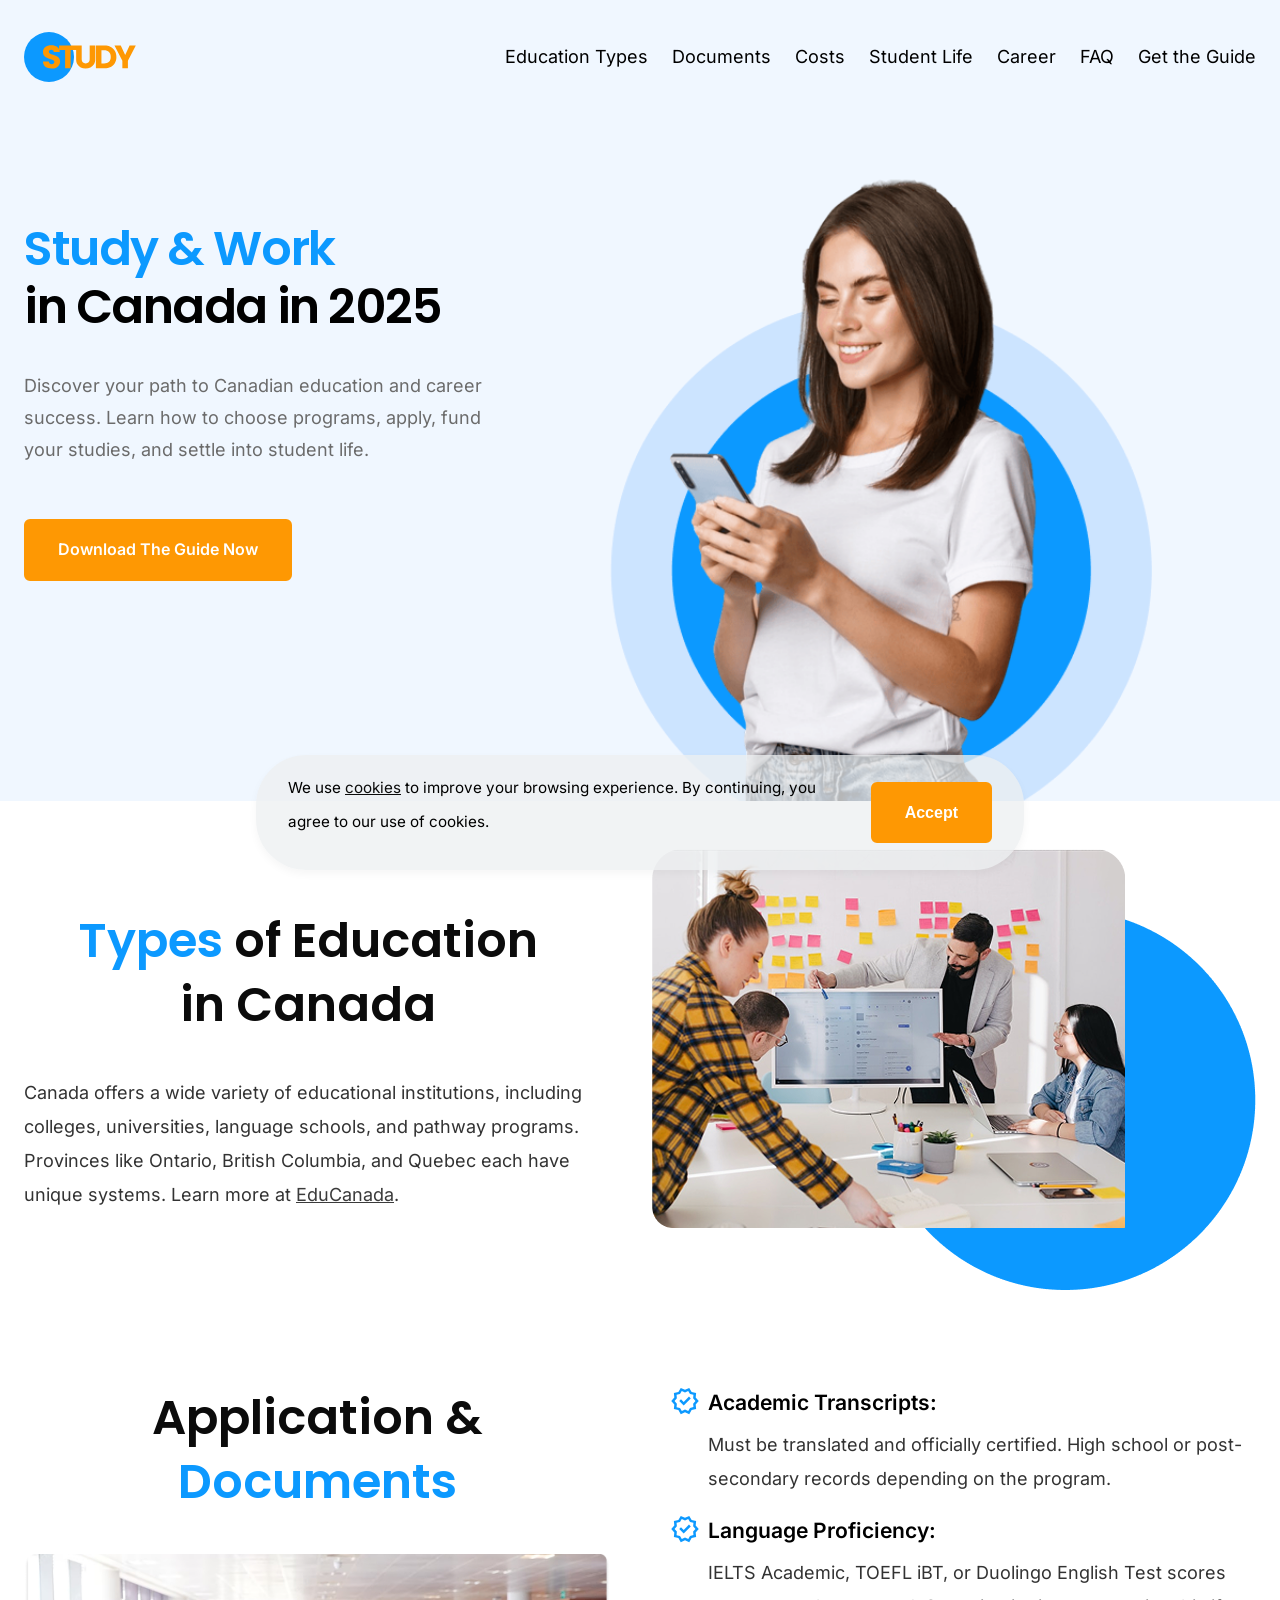
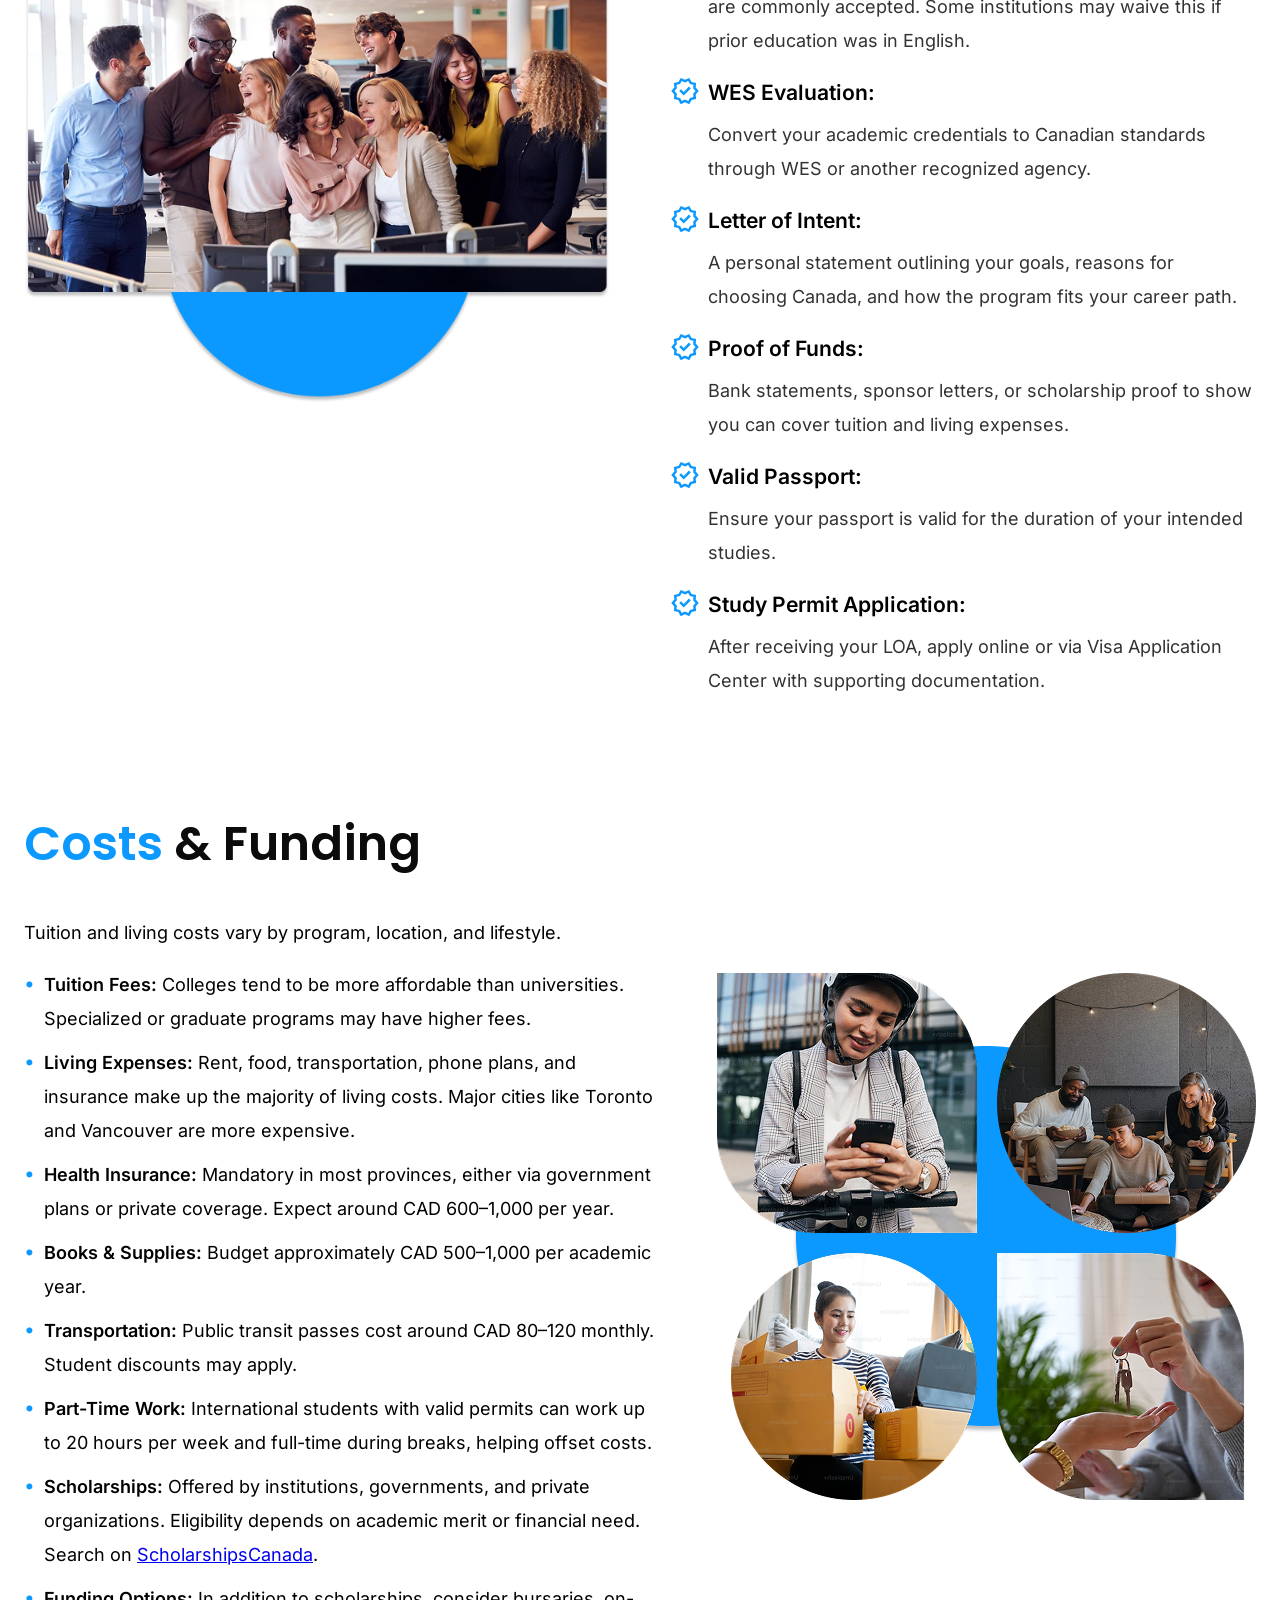
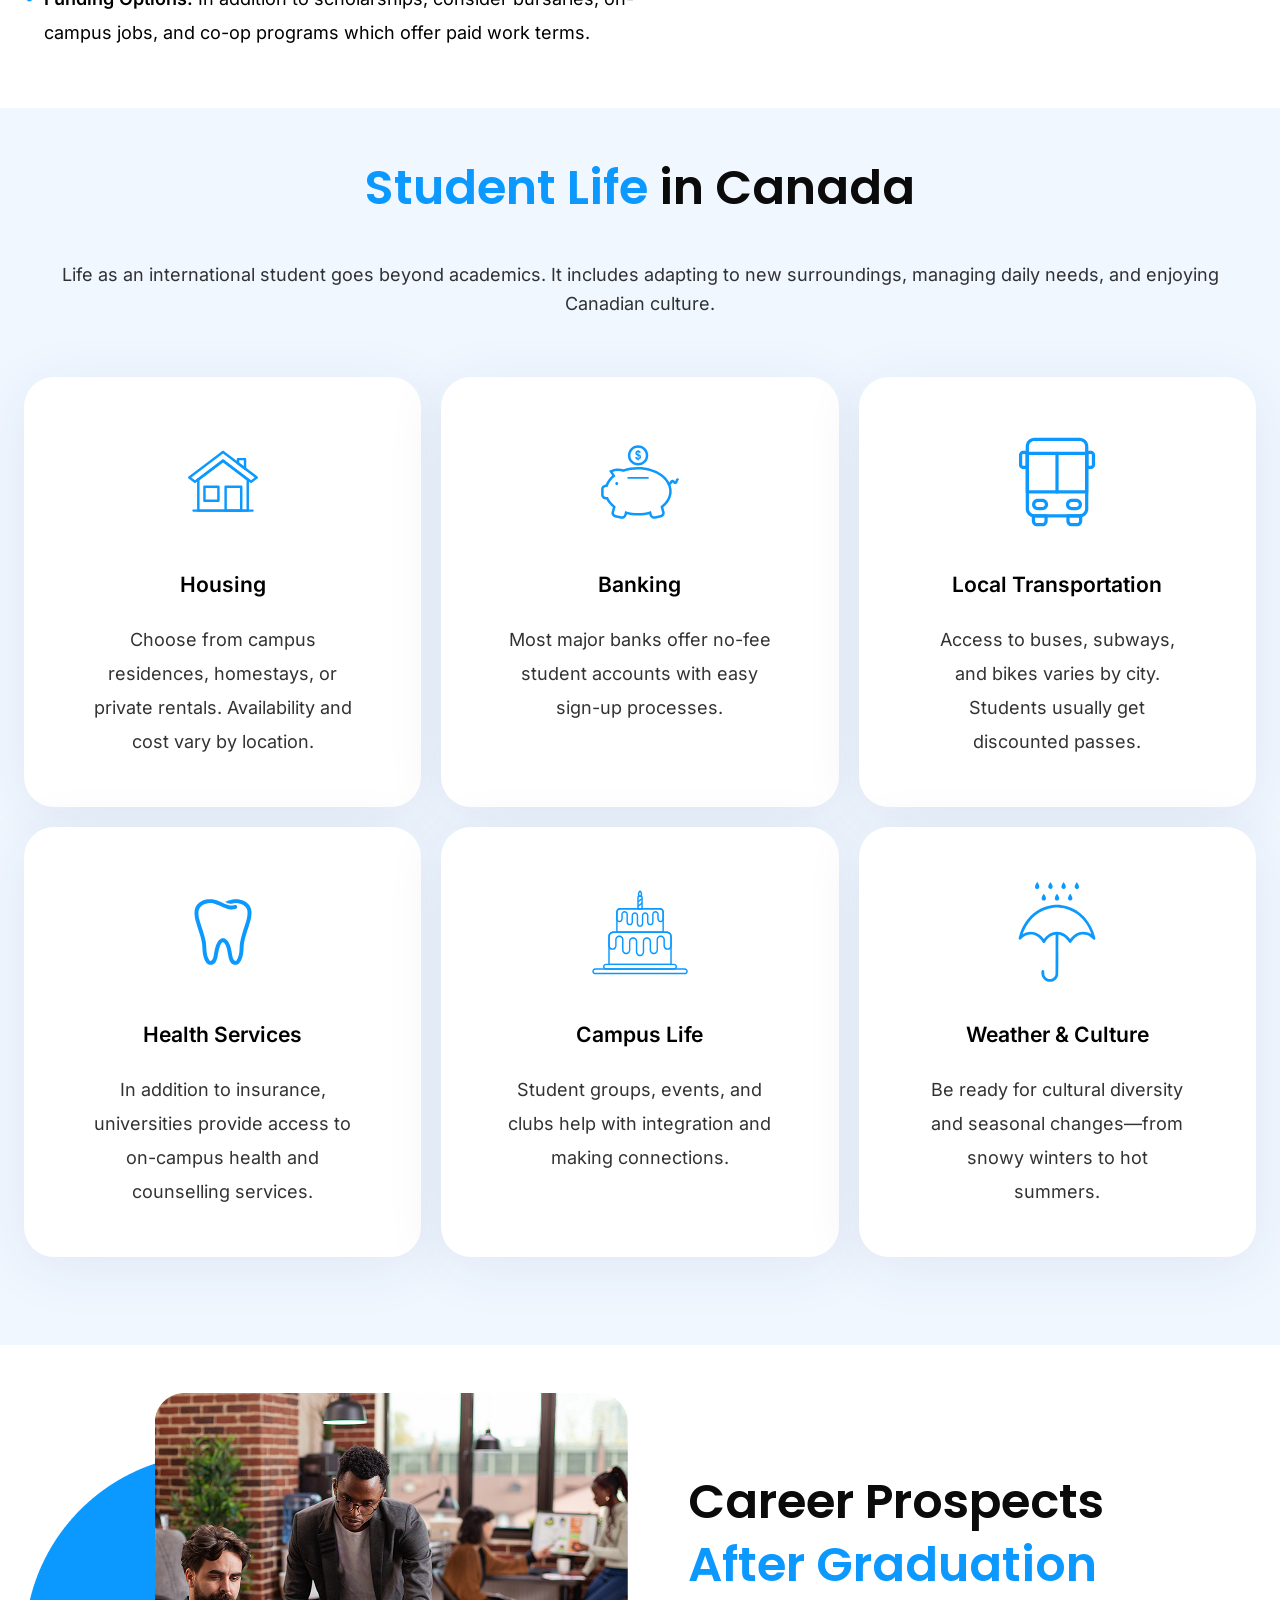
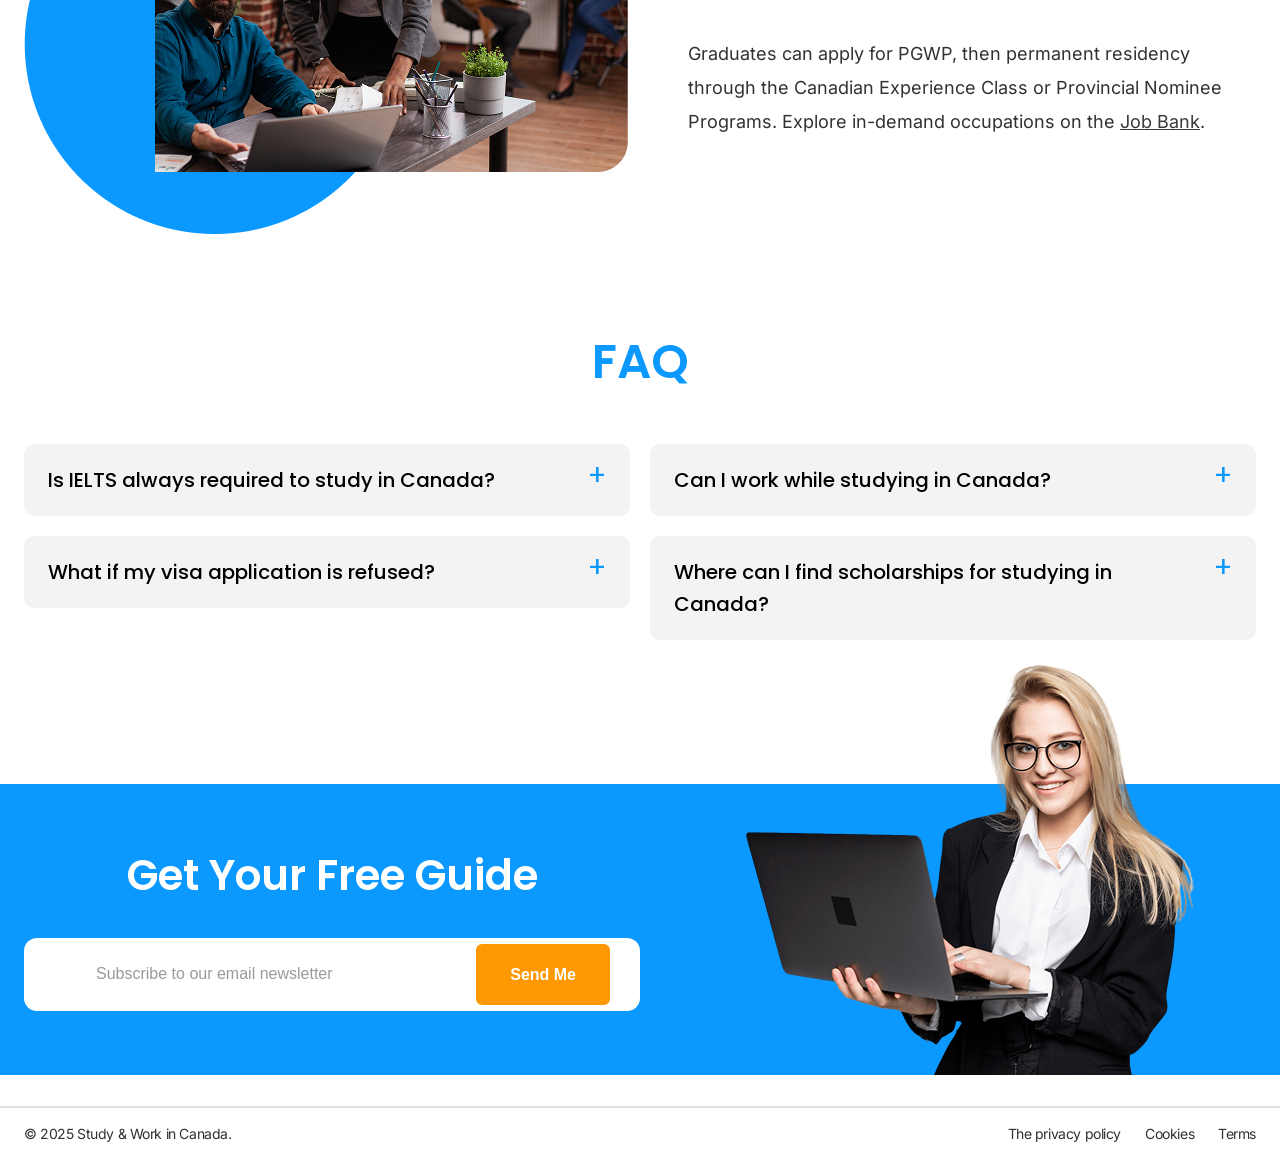
==== commit ca11b020: "Updates" ====
--- a/index.html
+++ b/index.html
@@ -1 +1 @@
-<!doctype html><html lang="en"><head><meta charset="UTF-8"><meta http-equiv="X-UA-Compatible" content="IE=edge"><meta name="viewport" content="width=device-width,initial-scale=1"><!-- SEO Meta Tags --><title>How to Study and Work in Canada in 2025 — Guide for International Students</title><meta name="description" content="Comprehensive 2025 guide on how to study and work in Canada legally. Learn about colleges, universities, scholarships, student visas, and post-graduation opportunities."><meta name="keywords" content="How to study in Canada in 2025, Work and study in Canada legally, Canada scholarships for international students, Post-graduation work permit Canada guide, How to apply to college in Canada, WES Canada, IELTS for Canada"><meta name="author" content="Study & Work Canada Guide Team"><link rel="canonical" href="https://yourdomain.com/study-in-canada-2025"><!-- Canonical --><link rel="canonical" href="https://your-domain.ca/"><!-- Open Graph for social media --><meta property="og:title" content="Study and Work in Canada in 2025 — Official Guide"><meta property="og:description" content="Step-by-step guide for international students planning to study and work in Canada. Includes admissions, funding, PGWP info and more."><meta property="og:url" content="https://yourdomain.com/study-in-canada-2025"><meta property="og:type" content="website"><meta property="og:image" content="https://yourdomain.com/public/images/hero.png"><!-- Twitter Card --><meta name="twitter:card" content="summary_large_image"><meta name="twitter:title" content="Study and Work in Canada in 2025 — Official Guide"><meta name="twitter:description" content="tep-by-step guide for international students planning to study and work in Canada. Includes admissions, funding, PGWP info and more."><meta name="twitter:image" content="https://yourdomain.ca/public/images/hero.png"><!-- Locale & Language --><meta name="robots" content="index, follow"><meta name="geo.region" content="CA"><meta name="geo.placename" content="Canada"><meta name="language" content="English"><!-- Favicon --><link rel="icon" type="image/png" href="./favicon/favicon-96x96.png" sizes="96x96"><link rel="icon" type="image/svg+xml" href="./favicon/favicon.svg"><link rel="shortcut icon" href="./favicon/favicon.ico"><link rel="apple-touch-icon" sizes="180x180" href="./favicon/apple-touch-icon.png"><meta name="apple-mobile-web-app-title" content="Study"><link rel="manifest" href="./favicon/site.webmanifest"><link href="main.css" rel="stylesheet"></head><body><header class="header"><div class="container"><div class="header__container"><nav class="header__nav"><div class="header__logo logo"><img class="logo__img" src="public/images/logo.svg" alt="Logo"></div><ul class="header__menu"><li><a class="link" href="#education-types">Education Types</a></li><li><a class="link" href="#application">Documents</a></li><li><a class="link" href="#costs">Costs</a></li><li><a class="link" href="#student-life">Student Life</a></li><li><a class="link" href="#career">Career</a></li><li><a class="link" href="#faq">FAQ</a></li><li><a class="link" href="#subscribe">Get the Guide</a></li></ul></nav><button class="header__burger menu-btn-open" type="button"><svg width="24" height="24"><use href="./public/images/icons.svg#icon-menu"></use></svg></button><div class="mobile-menu"><button class="mobile-menu__btn-close menu-btn-close" type="button"><svg width="24" height="24"><use href="./public/images/icons.svg#icon-close"></use></svg></button><div class="header__logo logo"><img class="logo__img" src="public/images/logo.svg" alt="Logo"></div><ul class="mobile-menu__list"><li><a class="mobile-menu__link" href="#education-types">Education Types</a></li><li><a class="mobile-menu__link" href="#application">Application & Documents</a></li><li><a class="mobile-menu__link" href="#costs">Costs & Funding</a></li><li><a class="mobile-menu__link" href="#student-life">Student Life</a></li><li><a class="mobile-menu__link" href="#career">Career Prospects</a></li><li><a class="mobile-menu__link" href="#faq">FAQ</a></li><li><a class="mobile-menu__link" href="#subscribe">Get the Guide</a></li></ul></div></div></div></header><main><section class="hero-section"><div class="container hero-section__container"><div class="hero-section__content"><h1 class="hero-section__title"><span class="accent">Study & Work</span><br>in Canada in 2025</h1><p class="hero-section__text">Discover your path to Canadian education and career success. Learn how to choose programs, apply, fund your studies, and settle into student life.</p><a href="#subscribe" class="hero-section__button button button--link" type="button">Download The Guide Now</a></div></div><img class="hero-section__img" srcset="public/images/hero.png, public/images/hero@2x.png 2x" src="public/images/hero.png" alt="Two man working on the same laptop"></section><section class="section education-section" id="education-types"><div class="container education-section__container"><div class="education-section__content"><h2 class="section__title section__title--centered"><span class="accent">Types</span> of Education<br>in Canada</h2><p class="education-section__text">Canada offers a wide variety of educational institutions, including colleges, universities, language schools, and pathway programs. Provinces like Ontario, British Columbia, and Quebec each have unique systems. Learn more at <a class="link link--content" href="https://www.educanada.ca/" target="_blank">EduCanada</a>.</p></div><img class="education-section__img" srcset="public/images/education.png, public/images/education@2x.png 2x" src="public/images/education.png" alt="Two man working on the same laptop"></div></section><section class="section application-section" id="application"><div class="container application-section__container"><div class="application-section__content"><h2 class="section__title section__title--centered">Application & <span class="accent">Documents</span></h2><img class="application-section__img" srcset="public/images/application-section.png, public/images/application-section@2x.png 2x" src="public/images/application-section.png" alt="happy people"></div><ul class="application-section__list"><li><article class="application-card"><div class="application-card__icon"><svg class="application-card__icon" width="30" height="30"><use href="./public/images/icons.svg#icon-done"></use></svg></div><div class="application-card__content"><h3 class="application-card__title">Academic Transcripts:</h3><p class="application-card__text">Must be translated and officially certified. High school or post-secondary records depending on the program.</p></div></article></li><li><article class="application-card"><div class="application-card__icon"><svg class="application-card__icon" width="30" height="30"><use href="./public/images/icons.svg#icon-done"></use></svg></div><div class="application-card__content"><h3 class="application-card__title">Language Proficiency:</h3><p class="application-card__text">IELTS Academic, TOEFL iBT, or Duolingo English Test scores are commonly accepted. Some institutions may waive this if prior education was in English.</p></div></article></li><li><article class="application-card"><div class="application-card__icon"><svg class="application-card__icon" width="30" height="30"><use href="./public/images/icons.svg#icon-done"></use></svg></div><div class="application-card__content"><h3 class="application-card__title">WES Evaluation:</h3><p class="application-card__text">Convert your academic credentials to Canadian standards through WES or another recognized agency.</p></div></article></li><li><article class="application-card"><div class="application-card__icon"><svg class="application-card__icon" width="30" height="30"><use href="./public/images/icons.svg#icon-done"></use></svg></div><div class="application-card__content"><h3 class="application-card__title">Letter of Intent:</h3><p class="application-card__text">A personal statement outlining your goals, reasons for choosing Canada, and how the program fits your career path.</p></div></article></li><li><article class="application-card"><div class="application-card__icon"><svg class="application-card__icon" width="30" height="30"><use href="./public/images/icons.svg#icon-done"></use></svg></div><div class="application-card__content"><h3 class="application-card__title">Proof of Funds:</h3><p class="application-card__text">Bank statements, sponsor letters, or scholarship proof to show you can cover tuition and living expenses.</p></div></article></li><li><article class="application-card"><div class="application-card__icon"><svg class="application-card__icon" width="30" height="30"><use href="./public/images/icons.svg#icon-done"></use></svg></div><div class="application-card__content"><h3 class="application-card__title">Valid Passport:</h3><p class="application-card__text">Ensure your passport is valid for the duration of your intended studies.</p></div></article></li><li><article class="application-card"><div class="application-card__icon"><svg class="application-card__icon" width="30" height="30"><use href="./public/images/icons.svg#icon-done"></use></svg></div><div class="application-card__content"><h3 class="application-card__title">Study Permit Application:</h3><p class="application-card__text">After receiving your LOA, apply online or via Visa Application Center with supporting documentation.</p></div></article></li></ul></div></section><section class="section costs-section" id="costs"><div class="container costs-section__container"><div class="costs-section__content"><h2 class="section__title"><span class="accent">Costs</span> & Funding</h2><p>Tuition and living costs vary by program, location, and lifestyle.</p><ul><li class="costs-section__item"><strong>Tuition Fees:</strong> Colleges tend to be more affordable than universities. Specialized or graduate programs may have higher fees.</li><li class="costs-section__item"><strong>Living Expenses:</strong> Rent, food, transportation, phone plans, and insurance make up the majority of living costs. Major cities like Toronto and Vancouver are more expensive.</li><li class="costs-section__item"><strong>Health Insurance:</strong> Mandatory in most provinces, either via government plans or private coverage. Expect around CAD 600–1,000 per year.</li><li class="costs-section__item"><strong>Books & Supplies:</strong> Budget approximately CAD 500–1,000 per academic year.</li><li class="costs-section__item"><strong>Transportation:</strong> Public transit passes cost around CAD 80–120 monthly. Student discounts may apply.</li><li class="costs-section__item"><strong>Part-Time Work:</strong> International students with valid permits can work up to 20 hours per week and full-time during breaks, helping offset costs.</li><li class="costs-section__item"><strong>Scholarships:</strong> Offered by institutions, governments, and private organizations. Eligibility depends on academic merit or financial need. Search on <a href="https://www.scholarshipscanada.com" target="_blank">ScholarshipsCanada</a>.</li><li class="costs-section__item"><strong>Funding Options:</strong> In addition to scholarships, consider bursaries, on-campus jobs, and co-op programs which offer paid work terms.</li></ul></div><img class="costs-section__img" srcset="public/images/cost-section.png, public/images/cost-section@2x.png 2x" src="public/images/cost-section.png" alt="Two man working on the same laptop"></div></section><section class="section life-section" id="student-life"><div class="container"><h2 class="section__title section__title--centered"><span class="accent">Student Life</span> in Canada</h2><p class="section__subtitle">Life as an international student goes beyond academics. It includes adapting to new surroundings, managing daily needs, and enjoying Canadian culture.</p><ul class="life-section__list"><li><article class="life-card"><div><svg class="life-card__icon" width="150" height="150"><use href="./public/images/icons.svg#icon-house"></use></svg></div><div class="life-card__content"><h3 class="life-card__title">Housing</h3><p class="life-card__text">Choose from campus residences, homestays, or private rentals. Availability and cost vary by location.</p></div></article></li><li><article class="life-card"><div><svg class="life-card__icon" width="150" height="150"><use href="./public/images/icons.svg#icon-bank"></use></svg></div><div class="life-card__content"><h3 class="life-card__title">Banking</h3><p class="life-card__text">Most major banks offer no-fee student accounts with easy sign-up processes.</p></div></article></li><li><article class="life-card"><div><svg class="life-card__icon" width="150" height="150"><use href="./public/images/icons.svg#icon-transport"></use></svg></div><div class="life-card__content"><h3 class="life-card__title">Local Transportation</h3><p class="life-card__text">Access to buses, subways, and bikes varies by city. Students usually get discounted passes.</p></div></article></li><li><article class="life-card"><div><svg class="life-card__icon" width="150" height="150"><use href="./public/images/icons.svg#icon-medical"></use></svg></div><div class="life-card__content"><h3 class="life-card__title">Health Services</h3><p class="life-card__text">In addition to insurance, universities provide access to on-campus health and counselling services.</p></div></article></li><li><article class="life-card"><div><svg class="life-card__icon" width="150" height="150"><use href="./public/images/icons.svg#icon-events"></use></svg></div><div class="life-card__content"><h3 class="life-card__title">Campus Life</h3><p class="life-card__text">Student groups, events, and clubs help with integration and making connections.</p></div></article></li><li><article class="life-card"><div><svg class="life-card__icon" width="150" height="150"><use href="./public/images/icons.svg#icon-weather"></use></svg></div><div class="life-card__content"><h3 class="life-card__title">Weather & Culture</h3><p class="life-card__text">Be ready for cultural diversity and seasonal changes—from snowy winters to hot summers.</p></div></article></li></ul></div></section><section id="career" class="section career-section"><div class="container career-section__container"><img class="career-section__img" srcset="public/images/career-section.png, public/images/career-section@2x.png 2x" src="public/images/career-section.png" alt="Two man working on the same laptop"><div class="career-section__content"><h2 class="section__title">Career Prospects<br><span class="accent">After Graduation</span></h2><p class="career-section__text">Graduates can apply for PGWP, then permanent residency through the Canadian Experience Class or Provincial Nominee Programs. Explore in-demand occupations on the <a class="link link--content" href="https://www.jobbank.gc.ca/" target="_blank">Job Bank</a>.</p></div></div></section><section id="faq" class="section faq-section"><div class="container"><h2 class="section__title section__title--centered"><span class="accent">FAQ</span></h2><div class="faq-section__container"><details class="faq-section__questions-container questions-container"><summary class="questions-container__question">Is IELTS always required to study in Canada?</summary><p class="questions-container__answer">No, some institutions accept alternative tests such as TOEFL or Duolingo English Test. In some cases, proof of previous education in English may suffice.</p></details><details class="faq-section__questions-container questions-container"><summary class="questions-container__question">Can I work while studying in Canada?</summary><p class="questions-container__answer">Yes, international students with a valid study permit can work up to 20 hours per week during academic sessions and full-time during scheduled breaks.</p></details><details class="faq-section__questions-container questions-container"><summary class="questions-container__question">What if my visa application is refused?</summary><p class="questions-container__answer">If your study permit is refused, you can review the refusal letter, correct the issues (e.g., incomplete documentation), and reapply. It’s important to demonstrate strong ties to your home country and sufficient funds.</p></details><details class="faq-section__questions-container questions-container"><summary class="questions-container__question">Where can I find scholarships for studying in Canada?</summary><p class="questions-container__answer">You can search for scholarships on official platforms such as <a class="link link--content" href="https://www.scholarshipscanada.com" target="_blank">ScholarshipsCanada</a> and through specific universities or provincial programs.</p></details></div></div></section><section id="subscribe" class="subscribe-section"><div class="container subscribe-section__container"><div class="subscribe-section__content"><h2 class="subscribe-section__title">Get Your Free Guide</h2><form action="#" method="post" class="subscribe-section__form"><div class="input"><label class="input__label visually-hidden" for="email">Subscribe to our email newsletter</label> <input class="input__control" id="email" name="email" type="email" placeholder="Subscribe to our email newsletter" required> <button class="button" type="submit">Send Me</button></div></form></div><div class="subscribe-section__image"></div></div></section></main><footer class="footer"><div class="container footer__container"><p class="footer__copyright">&copy; 2025 Study & Work in Canada.</p><div class="footer__links"><a class="link footer__link" href="privacy-policy.html" target="_blank">The privacy policy</a> <a class="link footer__link" href="cookies.html" target="_blank">Cookies</a> <a class="link footer__link" href="terms.html" target="_blank">Terms</a></div></div></footer><div id="cookie-banner" class="cookie-banner"><p>We use <a class="link link--accent" href="cookies.html" target="_blank">cookies</a> to improve your browsing experience. By continuing, you agree to our use of cookies.</p><button class="button" id="accept-cookies">Accept</button></div><script defer="defer" src="scripts.js"></script></body></html>+<!doctype html><html lang="en"><head><meta charset="UTF-8"><meta http-equiv="X-UA-Compatible" content="IE=edge"><meta name="viewport" content="width=device-width,initial-scale=1"><!-- SEO Meta Tags --><title>How to Study and Work in Canada in 2025 — Guide for International Students</title><meta name="description" content="Comprehensive 2025 guide on how to study and work in Canada legally. Learn about colleges, universities, scholarships, student visas, and post-graduation opportunities."><meta name="keywords" content="How to study in Canada in 2025, Work and study in Canada legally, Canada scholarships for international students, Post-graduation work permit Canada guide, How to apply to college in Canada, WES Canada, IELTS for Canada"><meta name="author" content="Study & Work Canada Guide Team"><link rel="canonical" href="https://yourdomain.com/study-in-canada-2025"><!-- Canonical --><link rel="canonical" href="https://your-domain.ca/"><!-- Open Graph for social media --><meta property="og:title" content="Study and Work in Canada in 2025 — Official Guide"><meta property="og:description" content="Step-by-step guide for international students planning to study and work in Canada. Includes admissions, funding, PGWP info and more."><meta property="og:url" content="https://yourdomain.com/study-in-canada-2025"><meta property="og:type" content="website"><meta property="og:image" content="https://yourdomain.com/public/images/hero.png"><!-- Twitter Card --><meta name="twitter:card" content="summary_large_image"><meta name="twitter:title" content="Study and Work in Canada in 2025 — Official Guide"><meta name="twitter:description" content="tep-by-step guide for international students planning to study and work in Canada. Includes admissions, funding, PGWP info and more."><meta name="twitter:image" content="https://yourdomain.ca/public/images/hero.png"><!-- Locale & Language --><meta name="robots" content="index, follow"><meta name="geo.region" content="CA"><meta name="geo.placename" content="Canada"><meta name="language" content="English"><!-- Favicon --><link rel="icon" type="image/png" href="./favicon/favicon-96x96.png" sizes="96x96"><link rel="icon" type="image/svg+xml" href="./favicon/favicon.svg"><link rel="shortcut icon" href="./favicon/favicon.ico"><link rel="apple-touch-icon" sizes="180x180" href="./favicon/apple-touch-icon.png"><meta name="apple-mobile-web-app-title" content="Study"><link rel="manifest" href="./favicon/site.webmanifest"><link href="main.css" rel="stylesheet"></head><body><header class="header"><div class="container"><div class="header__container"><nav class="header__nav"><div class="header__logo logo"><img class="logo__img" src="public/images/logo.svg" alt="Logo"></div><ul class="header__menu"><li><a class="link" href="#education-types">Education Types</a></li><li><a class="link" href="#application">Documents</a></li><li><a class="link" href="#costs">Costs</a></li><li><a class="link" href="#student-life">Student Life</a></li><li><a class="link" href="#career">Career</a></li><li><a class="link" href="#faq">FAQ</a></li><li><a class="link" href="#subscribe">Get the Guide</a></li></ul></nav><button class="header__burger menu-btn-open" type="button"><svg width="24" height="24"><use href="./public/images/icons.svg#icon-menu"></use></svg></button><div class="mobile-menu"><button class="mobile-menu__btn-close menu-btn-close" type="button"><svg width="24" height="24"><use href="./public/images/icons.svg#icon-close"></use></svg></button><div class="header__logo logo"><img class="logo__img" src="public/images/logo.svg" alt="Logo"></div><ul class="mobile-menu__list"><li><a class="mobile-menu__link" href="#education-types">Education Types</a></li><li><a class="mobile-menu__link" href="#application">Application & Documents</a></li><li><a class="mobile-menu__link" href="#costs">Costs & Funding</a></li><li><a class="mobile-menu__link" href="#student-life">Student Life</a></li><li><a class="mobile-menu__link" href="#career">Career Prospects</a></li><li><a class="mobile-menu__link" href="#faq">FAQ</a></li><li><a class="mobile-menu__link" href="#subscribe">Get the Guide</a></li></ul></div></div></div></header><main><section class="hero-section"><div class="container hero-section__container"><div class="hero-section__content"><h1 class="hero-section__title"><span class="accent">Study & Work</span><br>in Canada in 2025</h1><p class="hero-section__text">Discover your path to Canadian education and career success. Learn how to choose programs, apply, fund your studies, and settle into student life.</p><a href="#subscribe" class="hero-section__button button button--link" type="button">Download The Guide Now</a></div></div><img class="hero-section__img" srcset="public/images/hero.png, public/images/hero@2x.png 2x" src="public/images/hero.png" alt="Two man working on the same laptop"></section><section class="section education-section" id="education-types"><div class="container education-section__container"><div class="education-section__content"><h2 class="section__title section__title--centered"><span class="accent">Types</span> of Education<br>in Canada</h2><p class="education-section__text">Canada offers a wide variety of educational institutions, including colleges, universities, language schools, and pathway programs. Provinces like Ontario, British Columbia, and Quebec each have unique systems. Learn more at <a class="link link--content" href="https://www.educanada.ca/" target="_blank">EduCanada</a>.</p></div><img class="education-section__img" srcset="public/images/education.png, public/images/education@2x.png 2x" src="public/images/education.png" alt="Two man working on the same laptop"></div></section><section class="section application-section" id="application"><div class="container application-section__container"><div class="application-section__content"><h2 class="section__title section__title--centered">Application & <span class="accent">Documents</span></h2><img class="application-section__img" srcset="public/images/application-section.png, public/images/application-section@2x.png 2x" src="public/images/application-section.png" alt="happy people"></div><ul class="application-section__list"><li><article class="application-card"><div class="application-card__icon"><svg class="application-card__icon" width="30" height="30"><use href="./public/images/icons.svg#icon-done"></use></svg></div><div class="application-card__content"><h3 class="application-card__title">Academic Transcripts:</h3><p class="application-card__text">Must be translated and officially certified. High school or post-secondary records depending on the program.</p></div></article></li><li><article class="application-card"><div class="application-card__icon"><svg class="application-card__icon" width="30" height="30"><use href="./public/images/icons.svg#icon-done"></use></svg></div><div class="application-card__content"><h3 class="application-card__title">Language Proficiency:</h3><p class="application-card__text">IELTS Academic, TOEFL iBT, or Duolingo English Test scores are commonly accepted. Some institutions may waive this if prior education was in English.</p></div></article></li><li><article class="application-card"><div class="application-card__icon"><svg class="application-card__icon" width="30" height="30"><use href="./public/images/icons.svg#icon-done"></use></svg></div><div class="application-card__content"><h3 class="application-card__title">WES Evaluation:</h3><p class="application-card__text">Convert your academic credentials to Canadian standards through WES or another recognized agency.</p></div></article></li><li><article class="application-card"><div class="application-card__icon"><svg class="application-card__icon" width="30" height="30"><use href="./public/images/icons.svg#icon-done"></use></svg></div><div class="application-card__content"><h3 class="application-card__title">Letter of Intent:</h3><p class="application-card__text">A personal statement outlining your goals, reasons for choosing Canada, and how the program fits your career path.</p></div></article></li><li><article class="application-card"><div class="application-card__icon"><svg class="application-card__icon" width="30" height="30"><use href="./public/images/icons.svg#icon-done"></use></svg></div><div class="application-card__content"><h3 class="application-card__title">Proof of Funds:</h3><p class="application-card__text">Bank statements, sponsor letters, or scholarship proof to show you can cover tuition and living expenses.</p></div></article></li><li><article class="application-card"><div class="application-card__icon"><svg class="application-card__icon" width="30" height="30"><use href="./public/images/icons.svg#icon-done"></use></svg></div><div class="application-card__content"><h3 class="application-card__title">Valid Passport:</h3><p class="application-card__text">Ensure your passport is valid for the duration of your intended studies.</p></div></article></li><li><article class="application-card"><div class="application-card__icon"><svg class="application-card__icon" width="30" height="30"><use href="./public/images/icons.svg#icon-done"></use></svg></div><div class="application-card__content"><h3 class="application-card__title">Study Permit Application:</h3><p class="application-card__text">After receiving your LOA, apply online or via Visa Application Center with supporting documentation.</p></div></article></li></ul></div></section><section class="section costs-section" id="costs"><div class="container costs-section__container"><div class="costs-section__content"><h2 class="section__title"><span class="accent">Costs</span> & Funding</h2><p>Tuition and living costs vary by program, location, and lifestyle.</p><ul><li class="costs-section__item"><strong>Tuition Fees:</strong> Colleges tend to be more affordable than universities. Specialized or graduate programs may have higher fees.</li><li class="costs-section__item"><strong>Living Expenses:</strong> Rent, food, transportation, phone plans, and insurance make up the majority of living costs. Major cities like Toronto and Vancouver are more expensive.</li><li class="costs-section__item"><strong>Health Insurance:</strong> Mandatory in most provinces, either via government plans or private coverage. Expect around CAD 600–1,000 per year.</li><li class="costs-section__item"><strong>Books & Supplies:</strong> Budget approximately CAD 500–1,000 per academic year.</li><li class="costs-section__item"><strong>Transportation:</strong> Public transit passes cost around CAD 80–120 monthly. Student discounts may apply.</li><li class="costs-section__item"><strong>Part-Time Work:</strong> International students with valid permits can work up to 20 hours per week and full-time during breaks, helping offset costs.</li><li class="costs-section__item"><strong>Scholarships:</strong> Offered by institutions, governments, and private organizations. Eligibility depends on academic merit or financial need. Search on <a href="https://www.scholarshipscanada.com" target="_blank">ScholarshipsCanada</a>.</li><li class="costs-section__item"><strong>Funding Options:</strong> In addition to scholarships, consider bursaries, on-campus jobs, and co-op programs which offer paid work terms.</li></ul></div><img class="costs-section__img" srcset="public/images/cost-section.png, public/images/cost-section@2x.png 2x" src="public/images/cost-section.png" alt="Two man working on the same laptop"></div></section><section class="section life-section" id="student-life"><div class="container"><h2 class="section__title section__title--centered"><span class="accent">Student Life</span> in Canada</h2><p class="section__subtitle">Life as an international student goes beyond academics. It includes adapting to new surroundings, managing daily needs, and enjoying Canadian culture.</p><ul class="life-section__list"><li><article class="life-card"><div><svg class="life-card__icon" width="150" height="150"><use href="./public/images/icons.svg#icon-house"></use></svg></div><div class="life-card__content"><h3 class="life-card__title">Housing</h3><p class="life-card__text">Choose from campus residences, homestays, or private rentals. Availability and cost vary by location.</p></div></article></li><li><article class="life-card"><div><svg class="life-card__icon" width="150" height="150"><use href="./public/images/icons.svg#icon-bank"></use></svg></div><div class="life-card__content"><h3 class="life-card__title">Banking</h3><p class="life-card__text">Most major banks offer no-fee student accounts with easy sign-up processes.</p></div></article></li><li><article class="life-card"><div><svg class="life-card__icon" width="150" height="150"><use href="./public/images/icons.svg#icon-transport"></use></svg></div><div class="life-card__content"><h3 class="life-card__title">Local Transportation</h3><p class="life-card__text">Access to buses, subways, and bikes varies by city. Students usually get discounted passes.</p></div></article></li><li><article class="life-card"><div><svg class="life-card__icon" width="150" height="150"><use href="./public/images/icons.svg#icon-medical"></use></svg></div><div class="life-card__content"><h3 class="life-card__title">Health Services</h3><p class="life-card__text">In addition to insurance, universities provide access to on-campus health and counselling services.</p></div></article></li><li><article class="life-card"><div><svg class="life-card__icon" width="150" height="150"><use href="./public/images/icons.svg#icon-events"></use></svg></div><div class="life-card__content"><h3 class="life-card__title">Campus Life</h3><p class="life-card__text">Student groups, events, and clubs help with integration and making connections.</p></div></article></li><li><article class="life-card"><div><svg class="life-card__icon" width="150" height="150"><use href="./public/images/icons.svg#icon-weather"></use></svg></div><div class="life-card__content"><h3 class="life-card__title">Weather & Culture</h3><p class="life-card__text">Be ready for cultural diversity and seasonal changes—from snowy winters to hot summers.</p></div></article></li></ul></div></section><section id="career" class="section career-section"><div class="container career-section__container"><img class="career-section__img" srcset="public/images/career-section.png, public/images/career-section@2x.png 2x" src="public/images/career-section.png" alt="Two man working on the same laptop"><div class="career-section__content"><h2 class="section__title">Career Prospects<br><span class="accent">After Graduation</span></h2><p class="career-section__text">Graduates can apply for PGWP, then permanent residency through the Canadian Experience Class or Provincial Nominee Programs. Explore in-demand occupations on the <a class="link link--content" href="https://www.jobbank.gc.ca/" target="_blank">Job Bank</a>.</p></div></div></section><section id="faq" class="section faq-section"><div class="container"><h2 class="section__title section__title--centered"><span class="accent">FAQ</span></h2><div class="faq-section__container"><details class="faq-section__questions-container questions-container"><summary class="questions-container__question">Is IELTS always required to study in Canada?</summary><p class="questions-container__answer">No, some institutions accept alternative tests such as TOEFL or Duolingo English Test. In some cases, proof of previous education in English may suffice.</p></details><details class="faq-section__questions-container questions-container"><summary class="questions-container__question">Can I work while studying in Canada?</summary><p class="questions-container__answer">Yes, international students with a valid study permit can work up to 20 hours per week during academic sessions and full-time during scheduled breaks.</p></details><details class="faq-section__questions-container questions-container"><summary class="questions-container__question">What if my visa application is refused?</summary><p class="questions-container__answer">If your study permit is refused, you can review the refusal letter, correct the issues (e.g., incomplete documentation), and reapply. It’s important to demonstrate strong ties to your home country and sufficient funds.</p></details><details class="faq-section__questions-container questions-container"><summary class="questions-container__question">Where can I find scholarships for studying in Canada?</summary><p class="questions-container__answer">You can search for scholarships on official platforms such as <a class="link link--content" href="https://www.scholarshipscanada.com" target="_blank">ScholarshipsCanada</a> and through specific universities or provincial programs.</p></details></div></div></section><section id="subscribe" class="subscribe-section"><div class="container subscribe-section__container"><div class="subscribe-section__content"><h2 class="subscribe-section__title">Get Your Free Guide</h2><form action="#" method="post" class="subscribe-section__form"><div class="input"><label class="input__label visually-hidden" for="email">Subscribe to our email newsletter</label> <input class="input__control" id="email" name="email" type="email" placeholder="Subscribe to our email newsletter" required> <button class="button" type="submit">Send Me</button></div></form></div><div class="subscribe-section__image"></div></div></section></main><footer class="footer"><div class="container footer__container"><p class="footer__copyright">&copy; 2025 Study & Work in Canada.</p><div class="footer__links"><a class="link footer__link" href="privacy-policy.html" target="_blank">The privacy policy</a> <a class="link footer__link" href="cookies.html" target="_blank">Cookies</a> <a class="link footer__link" href="terms.html" target="_blank">Terms</a></div></div></footer><div id="cookie-banner" class="cookie-banner"><p>We use <a class="link link--content" href="cookies.html" target="_blank">cookies</a> to improve your browsing experience. By continuing, you agree to our use of cookies.</p><button class="button" id="accept-cookies">Accept</button></div><script defer="defer" src="scripts.js"></script></body></html>
--- a/main.css
+++ b/main.css
@@ -1,3 +1,3 @@
-@font-face{font-display:swap;font-family:"Poppins";font-style:normal;font-weight:400;src:url(media/405055dd680fa1dcdfa2.woff2) format("woff2")}@font-face{font-display:swap;font-family:"Poppins";font-style:normal;font-weight:500;src:url(media/08491d3f7fe7ae88ef44.woff2) format("woff2")}@font-face{font-display:swap;font-family:"Poppins";font-style:normal;font-weight:600;src:url(media/91145014c0350c248ed2.woff2) format("woff2")}@font-face{font-display:swap;font-family:"Inter";font-style:normal;font-weight:400;src:url(media/9698cc7dbf147ed363b6.woff2) format("woff2")}@font-face{font-display:swap;font-family:"Inter";font-style:normal;font-weight:600;src:url(media/9d111139a583baef3053.woff2) format("woff2")}:root{--primary: #fff;--secondary: #0c99ff;--secondary-light: #f0f7ff;--secondary-orang: #fe9803;--secondary-grey: #f3f3f3;--color-black: #000000;--color-text-second: #2f3235;--color-text-primary: #0b0b0b;--font-family: "Inter", sans-serif;--second-family: "Poppins", sans-serif}.visually-hidden{position:absolute;left:-10000px;top:auto;width:1px;height:1px;overflow:hidden}.is-scroll-disable{overflow:hidden}.accent{color:#0c99ff;color:var(--secondary)}*,*::after,*::before{box-sizing:border-box}html{scroll-behavior:smooth}body{color:#000000;color:var(--color-black);font-family:"Inter", sans-serif;font-family:var(--font-family);font-weight:400;font-size:16px;line-height:189%;margin:0;background-color:#fff;background-color:var(--primary)}@media screen and (min-width: 768px){body{font-size:18px;font-weight:400}}h1,h2,h3,h4,h5,h6,p{margin-top:0}img{display:block;max-width:100%;height:auto;-o-object-fit:cover;object-fit:cover}ul{list-style-type:none;margin:0;padding:0}a{display:inline-block}address{font-style:normal}.application-card{display:flex;gap:8px}.application-card__content{display:flex;flex-direction:column;gap:8px}.application-card__title{margin:0}.application-card__icon{fill:#0c99ff;fill:var(--secondary)}.application-card__text{opacity:.8}.button{display:block;border-radius:6px;padding:5px 26px;color:#fff;color:var(--primary);background-color:#fe9803;background-color:var(--secondary-orang);border:2px solid #fe9803;border:2px solid var(--secondary-orang);cursor:pointer;font-weight:600;font-size:16px;line-height:161%;text-wrap:nowrap}.button:hover{color:#fe9803;color:var(--secondary-orang);background:rgba(0,0,0,0)}.button--link{text-decoration:none;text-align:center}@media screen and (min-width: 768px){.button{padding:16px 32px}}.car{display:flex;align-items:center;flex-direction:column;gap:25px;border-radius:16px;height:403px;position:relative;color:#fff;color:var(--primary)}.car__decor{position:absolute;bottom:0;z-index:0;height:379px}.car__image{height:108px;-o-object-fit:contain;object-fit:contain}.car__content{position:relative;z-index:1;display:flex;align-items:center;flex-direction:column;text-align:center;gap:25px}.car__title{font-weight:900;font-size:38px;line-height:106%;margin-bottom:8px}.car__mark{font-weight:400;font-size:18px;color:var(--color-primary)}.car__about{font-weight:400;font-size:12px;line-height:142%;width:80%;margin:0 auto}.car__text{display:flex;flex-direction:column;gap:24px}.car__button{background-color:#0c99ff;background-color:var(--secondary);border:2px solid #0c99ff;border:2px solid var(--secondary)}.car__button:hover{background-color:rgba(0,0,0,0);color:#fff;color:var(--primary)}.link{color:#000000;color:var(--color-black);text-decoration:none;transition:color .3s;font-weight:500}.link:hover{color:#0c99ff;color:var(--secondary)}.link--content{color:#0b0b0b;color:var(--color-text-primary);text-decoration:underline}.link--content:hover{color:#0c99ff;color:var(--secondary)}.input{position:relative;display:flex;border-radius:13px;background-color:#fff;background-color:var(--primary);padding:6px 30px}.input__label{position:absolute;top:16px;left:42px}.input__control{padding:8px 24px;width:100%;font-size:16px;line-height:1.17;border-radius:8px;background-color:rgba(0,0,0,0);border:none}.input__control:focus{border-color:var(--color-brand-normal);outline:none}.input__control::-moz-placeholder{color:rgba(0,0,0,.4);font-size:16px;line-height:1.17}.input__control::placeholder{color:rgba(0,0,0,.4);font-size:16px;line-height:1.17}.input__control:focus::-moz-placeholder{color:var(--color-primary-dark)}.input__control:focus::placeholder{color:var(--color-primary-dark)}@media screen and (min-width: 768px){.input__control{padding:16px 42px}}.life-card{padding:30px 65px;box-shadow:0 10px 60px 0 rgba(38,45,118,.08);display:flex;flex-direction:column;align-items:center;border-radius:30px;height:100%;background-color:#fff;background-color:var(--primary);text-align:center}.life-card__icon{fill:#0c99ff;fill:var(--secondary)}.life-card__text{opacity:.8}.logo{gap:5px;align-items:center;display:flex;font-family:"Inter", sans-serif;font-family:var(--font-family);font-weight:600;font-size:34px;line-height:150%;color:#0c99ff;color:var(--secondary);text-wrap:nowrap}@media screen and (min-width: 768px){.logo{font-size:18px}}@media screen and (min-width: 1280px){.logo{font-size:34px}}.logo__link{color:#0c99ff;color:var(--secondary)}.logo__link:hover{color:#0c99ff;color:var(--secondary)}.logo__link--footer{color:#fff;color:var(--primary)}.logo__link--footer:hover{color:#fff;color:var(--primary)}.logo__img{height:50px}.pagination{display:flex;align-items:center;justify-content:center;gap:24px}.pagination__button{width:12px;height:12px;padding:0;background-color:#0c99ff;background-color:var(--secondary);border-radius:50%}.pagination__button--active{background-color:#fe9803;background-color:var(--secondary-orang)}.questions-container{border-radius:10px;padding:20px 24px;transition:.3s ease-in-out;border:1px solid var(--color-brand-light);background-color:#f3f3f3;background-color:var(--secondary-grey);height:-moz-fit-content;height:fit-content}details[open] summary~*{animation:open .3s ease-in-out}@keyframes open{0%{opacity:0}100%{opacity:1}}details summary::-webkit-details-marker{display:none}details summary{width:100%;padding:0 26px 0 0;display:flex;position:relative;cursor:pointer;font-family:"Poppins", sans-serif;font-family:var(--second-family);font-weight:500;font-size:20px;line-height:160%;list-style:none;color:var(--color-secondary);justify-content:space-between}details summary:after{content:"+";color:#0c99ff;color:var(--secondary);position:absolute;font-size:1.75rem;line-height:0;margin-top:.75rem;right:0;font-weight:200;transform-origin:center;transition:200ms linear}details[open] summary:after{transform:rotate(45deg);font-size:2rem}details summary{outline:0}details p{font-family:"Inter", sans-serif;font-family:var(--font-family);font-weight:400;font-size:18px;line-height:178%;color:var(--color-secondary);margin:0 0 1rem;padding-top:23px}.application-section__container{display:flex;flex-direction:column;justify-content:space-between;gap:20px}@media screen and (min-width: 768px){.application-section__container{flex-direction:row;gap:60px}}.application-section__content{width:100%}@media screen and (min-width: 768px){.application-section__content{width:50%}}.application-section__list{width:100%}@media screen and (min-width: 768px){.application-section__list{width:50%}}.application-section__img{-o-object-fit:contain;object-fit:contain;display:none}@media screen and (min-width: 768px){.application-section__img{display:block}}.subscribe-section{padding-top:4rem;text-align:center;background-color:#0c99ff;background-color:var(--secondary);position:relative;margin-top:0}@media screen and (min-width: 992px){.subscribe-section{margin-top:6rem}}.subscribe-section__container{display:flex;flex-direction:column}.subscribe-section__content{width:100%}@media screen and (min-width: 992px){.subscribe-section__content{width:50%}}.subscribe-section__title{color:#fff;color:var(--primary);font-family:"Poppins", sans-serif;font-family:var(--second-family);font-weight:700;font-size:42px;line-height:131%}.subscribe-section__form{margin-bottom:4rem}.subscribe-section__image{position:relative;width:100%;background-image:url(public/images/subscribe.png);background-repeat:no-repeat;background-position:center;height:413px}@media screen and (min-width: 992px){.subscribe-section__image{position:absolute;bottom:0;right:0;width:50%}}.subscribe-section__link{color:#0c99ff;color:var(--secondary)}.subscribe-section__link:hover{color:var(--color-primary)}.container{width:100%;max-width:1288px;margin:0 auto;padding:0 24px}.cookie-banner{position:fixed;bottom:30px;width:60%;left:20%;background-color:rgba(237,239,241,.76);box-shadow:0 4px 8px rgba(0,0,0,.04);color:var(--color-secondary);padding:1rem 2rem;z-index:1000;font-size:.95rem;border-radius:50px;display:flex;flex-direction:column;gap:20px}@media screen and (min-width: 768px){.cookie-banner{flex-direction:row;align-items:center}}.costs-section__container{display:flex;flex-direction:column;gap:20px;align-items:center}@media screen and (min-width: 768px){.costs-section__container{flex-direction:row;gap:60px}}.costs-section__item{margin-bottom:10px;padding-left:1.25rem;position:relative}.costs-section__item::before{content:"•";padding-top:6px;position:absolute;left:0;color:#0c99ff;color:var(--secondary);font-size:1.2rem;line-height:1}.costs-section__img{width:70%;-o-object-fit:contain;object-fit:contain;transform:scaleX(-1)}@media screen and (min-width: 768px){.costs-section__img{width:50%}}.education-section__container{display:flex;flex-direction:column;gap:20px;align-items:center}@media screen and (min-width: 768px){.education-section__container{flex-direction:row;gap:60px}}.education-section__content{text-align:center}@media screen and (min-width: 768px){.education-section__content{text-align:left}}.education-section__text{opacity:.8}.education-section__img{width:70%;-o-object-fit:contain;object-fit:contain;transform:scaleX(-1)}@media screen and (min-width: 768px){.education-section__img{width:50%}}.career-section__container{display:flex;flex-direction:column-reverse;gap:20px;align-items:center}@media screen and (min-width: 768px){.career-section__container{flex-direction:row;gap:60px}}.career-section__content{text-align:center}@media screen and (min-width: 768px){.career-section__content{text-align:left}}.career-section__text{opacity:.8}.career-section__img{width:70%;-o-object-fit:contain;object-fit:contain}@media screen and (min-width: 768px){.career-section__img{width:50%}}.faq-section__title{margin-bottom:40px}.faq-section__container{display:grid;grid-gap:20px;gap:20px;margin-top:50px;grid-template-columns:1fr}@media screen and (min-width: 768px){.faq-section__container{grid-template-columns:repeat(2, 1fr)}}.footer{padding:31px 0 18px;color:#2f3235;color:var(--color-text-second);font-weight:300;font-size:14px;line-height:225%;letter-spacing:-0.03em}.footer:before{content:"";border:.9px solid #e0e0e0;height:1px;width:100%;display:flex;margin-bottom:10px}.footer__container{display:flex;justify-content:space-between;align-items:center;flex-direction:column}@media screen and (min-width: 768px){.footer__container{flex-direction:row}}.footer__links{display:flex;flex-direction:row;gap:24px}.footer__link{color:#2f3235;color:var(--color-text-second)}.footer__link:hover{color:#0c99ff;color:var(--secondary)}.footer__copyright{margin:0}.header{position:absolute;top:0;left:0;width:100%;padding-top:16px;font-weight:500;z-index:2}@media screen and (min-width: 1280px){.header{padding-top:32px}}.header__container{display:flex;align-items:center;gap:40px}.header__nav{display:flex;align-items:center;flex-grow:1;gap:40px}.header__menu{display:none;text-wrap:nowrap}@media screen and (min-width: 992px){.header__menu{display:flex;gap:16px;flex-grow:1;justify-content:flex-end}}@media screen and (min-width: 1280px){.header__menu{gap:24px}}.header__button{display:none}@media screen and (min-width: 992px){.header__button{display:block}}.header__burger{background-color:rgba(0,0,0,0);border:none;height:24px;width:24px;padding:0;fill:var(--color-primary)}@media screen and (min-width: 992px){.header__burger{display:none}}.hero-section{padding:124px 0;position:relative;background-color:#f0f7ff;background-color:var(--secondary-light);overflow:hidden}@media screen and (min-width: 768px){.hero-section{padding:150px 0}}@media screen and (min-width: 1280px){.hero-section{padding:220px 0}}.hero-section__content{width:100%;position:relative;z-index:1;display:flex;flex-direction:column;align-items:center;gap:35px}@media screen and (min-width: 768px){.hero-section__content{width:40%;align-items:flex-start}}.hero-section__title{position:relative;font-family:"Poppins", sans-serif;font-family:var(--second-family);font-weight:600;font-size:48px;line-height:120%;letter-spacing:-0.03em;margin:0}.hero-section__text{font-weight:400;font-size:18px;line-height:178%;color:#6b6b6b}.hero-section__button{margin-left:0;width:-moz-fit-content;width:fit-content;text-wrap:nowrap}.hero-section__img{position:absolute;bottom:-40px;right:10%;display:none}@media screen and (min-width: 768px){.hero-section__img{width:70%;display:block;right:0}}@media screen and (min-width: 992px){.hero-section__img{right:10%;width:50%}}.life-section{background-color:#f0f7ff;background-color:var(--secondary-light)}.life-section__list{padding:40px 0;display:grid;grid-template-columns:1fr;grid-template-rows:repeat(6, 1fr);grid-column-gap:0;grid-row-gap:10px}@media screen and (min-width: 768px){.life-section__list{grid-template-columns:repeat(2, 1fr);grid-template-rows:repeat(3, 1fr);grid-column-gap:20px;grid-row-gap:20px}}@media screen and (min-width: 1280px){.life-section__list{grid-template-columns:repeat(3, 1fr);grid-template-rows:repeat(2, 1fr)}}.mobile-menu{position:fixed;top:0;left:0;z-index:20;width:100%;height:100%;padding:16px 24px;background-color:#fff;background-color:var(--primary);transform:translateX(100%);transition:transform .3s}.mobile-menu.is-open{transform:translateX(0)}.mobile-menu__btn-close{position:absolute;top:16px;right:24px;display:flex;align-items:center;justify-content:center;padding:0;fill:rgba(0,0,0,0);stroke:#0c99ff;stroke:var(--secondary);background-color:rgba(0,0,0,0);border:none;cursor:pointer}.mobile-menu__list{display:flex;flex-direction:column;gap:16px;padding-top:40px}.mobile-menu__link{color:var(--color-primary);font-size:16px;line-height:1.5;text-decoration:none;font-weight:600}.mobile-menu__link:hover{color:#0c99ff;color:var(--secondary)}.section{padding:20px 0}@media screen and (min-width: 768px){.section{padding:48px 0}}.section__title{font-family:"Poppins", sans-serif;font-family:var(--second-family);font-weight:700;font-size:34px;line-height:133%;color:#0b0b0b;color:var(--color-text-primary)}@media screen and (min-width: 768px){.section__title{font-size:48px}}.section__title--centered{text-align:center}.section__subtitle{font-weight:400;font-size:18px;line-height:163%;text-align:center;opacity:.8}.thank-you{text-align:center;padding-top:124px}.thank-you__button{width:20%;margin:0px auto 40px}
+@font-face{font-display:swap;font-family:"Poppins";font-style:normal;font-weight:400;src:url(media/405055dd680fa1dcdfa2.woff2) format("woff2")}@font-face{font-display:swap;font-family:"Poppins";font-style:normal;font-weight:500;src:url(media/08491d3f7fe7ae88ef44.woff2) format("woff2")}@font-face{font-display:swap;font-family:"Poppins";font-style:normal;font-weight:600;src:url(media/91145014c0350c248ed2.woff2) format("woff2")}@font-face{font-display:swap;font-family:"Inter";font-style:normal;font-weight:400;src:url(media/9698cc7dbf147ed363b6.woff2) format("woff2")}@font-face{font-display:swap;font-family:"Inter";font-style:normal;font-weight:600;src:url(media/9d111139a583baef3053.woff2) format("woff2")}:root{--primary: #fff;--secondary: #0c99ff;--secondary-light: #f0f7ff;--secondary-orang: #fe9803;--secondary-grey: #f3f3f3;--color-black: #000000;--color-text-second: #2f3235;--color-text-primary: #0b0b0b;--font-family: "Inter", sans-serif;--second-family: "Poppins", sans-serif}.visually-hidden{position:absolute;left:-10000px;top:auto;width:1px;height:1px;overflow:hidden}.is-scroll-disable{overflow:hidden}.accent{color:#0c99ff;color:var(--secondary)}*,*::after,*::before{box-sizing:border-box}html{scroll-behavior:smooth}body{color:#000000;color:var(--color-black);font-family:"Inter", sans-serif;font-family:var(--font-family);font-weight:400;font-size:16px;line-height:189%;margin:0;background-color:#fff;background-color:var(--primary)}@media screen and (min-width: 768px){body{font-size:18px;font-weight:400}}h1,h2,h3,h4,h5,h6,p{margin-top:0}img{display:block;max-width:100%;height:auto;-o-object-fit:cover;object-fit:cover}ul{list-style-type:none;margin:0;padding:0}a{display:inline-block}address{font-style:normal}.application-card{display:flex;gap:8px}.application-card__content{display:flex;flex-direction:column;gap:8px}.application-card__title{margin:0}.application-card__icon{fill:#0c99ff;fill:var(--secondary)}.application-card__text{opacity:.8}.button{display:block;border-radius:6px;padding:5px 26px;color:#fff;color:var(--primary);background-color:#fe9803;background-color:var(--secondary-orang);border:2px solid #fe9803;border:2px solid var(--secondary-orang);cursor:pointer;font-weight:600;font-size:16px;line-height:161%;text-wrap:nowrap}.button:hover{color:#fe9803;color:var(--secondary-orang);background:rgba(0,0,0,0)}.button--link{text-decoration:none;text-align:center}@media screen and (min-width: 768px){.button{padding:16px 32px}}.car{display:flex;align-items:center;flex-direction:column;gap:25px;border-radius:16px;height:403px;position:relative;color:#fff;color:var(--primary)}.car__decor{position:absolute;bottom:0;z-index:0;height:379px}.car__image{height:108px;-o-object-fit:contain;object-fit:contain}.car__content{position:relative;z-index:1;display:flex;align-items:center;flex-direction:column;text-align:center;gap:25px}.car__title{font-weight:900;font-size:38px;line-height:106%;margin-bottom:8px}.car__mark{font-weight:400;font-size:18px;color:var(--color-primary)}.car__about{font-weight:400;font-size:12px;line-height:142%;width:80%;margin:0 auto}.car__text{display:flex;flex-direction:column;gap:24px}.car__button{background-color:#0c99ff;background-color:var(--secondary);border:2px solid #0c99ff;border:2px solid var(--secondary)}.car__button:hover{background-color:rgba(0,0,0,0);color:#fff;color:var(--primary)}.link{color:#000000;color:var(--color-black);text-decoration:none;transition:color .3s;font-weight:500}.link:hover{color:#0c99ff;color:var(--secondary)}.link--content{color:#0b0b0b;color:var(--color-text-primary);text-decoration:underline}.link--content:hover{color:#0c99ff;color:var(--secondary)}.input{position:relative;display:flex;border-radius:13px;background-color:#fff;background-color:var(--primary);padding:6px 30px}.input__label{position:absolute;top:16px;left:42px}.input__control{padding:8px 24px;width:100%;font-size:16px;line-height:1.17;border-radius:8px;background-color:rgba(0,0,0,0);border:none}.input__control:focus{border-color:var(--color-brand-normal);outline:none}.input__control::-moz-placeholder{color:rgba(0,0,0,.4);font-size:16px;line-height:1.17}.input__control::placeholder{color:rgba(0,0,0,.4);font-size:16px;line-height:1.17}.input__control:focus::-moz-placeholder{color:var(--color-primary-dark)}.input__control:focus::placeholder{color:var(--color-primary-dark)}@media screen and (min-width: 768px){.input__control{padding:16px 42px}}.life-card{padding:30px 65px;box-shadow:0 10px 60px 0 rgba(38,45,118,.08);display:flex;flex-direction:column;align-items:center;border-radius:30px;height:100%;background-color:#fff;background-color:var(--primary);text-align:center}.life-card__icon{fill:#0c99ff;fill:var(--secondary)}.life-card__text{opacity:.8}.logo{gap:5px;align-items:center;display:flex;font-family:"Inter", sans-serif;font-family:var(--font-family);font-weight:600;font-size:34px;line-height:150%;color:#0c99ff;color:var(--secondary);text-wrap:nowrap}@media screen and (min-width: 768px){.logo{font-size:18px}}@media screen and (min-width: 1280px){.logo{font-size:34px}}.logo__link{color:#0c99ff;color:var(--secondary)}.logo__link:hover{color:#0c99ff;color:var(--secondary)}.logo__link--footer{color:#fff;color:var(--primary)}.logo__link--footer:hover{color:#fff;color:var(--primary)}.logo__img{height:50px}.policy{width:100%}.policy__buttons{padding-bottom:40px;display:flex;justify-content:center}.questions-container{border-radius:10px;padding:20px 24px;transition:.3s ease-in-out;border:1px solid var(--color-brand-light);background-color:#f3f3f3;background-color:var(--secondary-grey);height:-moz-fit-content;height:fit-content}details[open] summary~*{animation:open .3s ease-in-out}@keyframes open{0%{opacity:0}100%{opacity:1}}details summary::-webkit-details-marker{display:none}details summary{width:100%;padding:0 26px 0 0;display:flex;position:relative;cursor:pointer;font-family:"Poppins", sans-serif;font-family:var(--second-family);font-weight:500;font-size:20px;line-height:160%;list-style:none;color:var(--color-secondary);justify-content:space-between}details summary:after{content:"+";color:#0c99ff;color:var(--secondary);position:absolute;font-size:1.75rem;line-height:0;margin-top:.75rem;right:0;font-weight:200;transform-origin:center;transition:200ms linear}details[open] summary:after{transform:rotate(45deg);font-size:2rem}details summary{outline:0}details p{font-family:"Inter", sans-serif;font-family:var(--font-family);font-weight:400;font-size:18px;line-height:178%;color:var(--color-secondary);margin:0 0 1rem;padding-top:23px}.application-section__container{display:flex;flex-direction:column;justify-content:space-between;gap:20px}@media screen and (min-width: 768px){.application-section__container{flex-direction:row;gap:60px}}.application-section__content{width:100%}@media screen and (min-width: 768px){.application-section__content{width:50%}}.application-section__list{width:100%}@media screen and (min-width: 768px){.application-section__list{width:50%}}.application-section__img{-o-object-fit:contain;object-fit:contain;display:none}@media screen and (min-width: 768px){.application-section__img{display:block}}.subscribe-section{padding-top:4rem;text-align:center;background-color:#0c99ff;background-color:var(--secondary);position:relative;margin-top:0}@media screen and (min-width: 992px){.subscribe-section{margin-top:6rem}}.subscribe-section__container{display:flex;flex-direction:column}.subscribe-section__content{width:100%}@media screen and (min-width: 992px){.subscribe-section__content{width:50%}}.subscribe-section__title{color:#fff;color:var(--primary);font-family:"Poppins", sans-serif;font-family:var(--second-family);font-weight:700;font-size:42px;line-height:131%}.subscribe-section__form{margin-bottom:4rem}.subscribe-section__image{position:relative;width:100%;background-image:url(public/images/subscribe.png);background-repeat:no-repeat;background-position:center;height:413px}@media screen and (min-width: 992px){.subscribe-section__image{position:absolute;bottom:0;right:0;width:50%}}.subscribe-section__link{color:#0c99ff;color:var(--secondary)}.subscribe-section__link:hover{color:var(--color-primary)}.container{width:100%;max-width:1288px;margin:0 auto;padding:0 24px}.cookie-banner{position:fixed;bottom:30px;width:60%;left:20%;background-color:rgba(237,239,241,.76);box-shadow:0 4px 8px rgba(0,0,0,.04);color:var(--color-secondary);padding:1rem 2rem;z-index:1000;font-size:.95rem;border-radius:50px;display:flex;flex-direction:column;gap:20px}@media screen and (min-width: 768px){.cookie-banner{flex-direction:row;align-items:center}}.costs-section__container{display:flex;flex-direction:column;gap:20px;align-items:center}@media screen and (min-width: 768px){.costs-section__container{flex-direction:row;gap:60px}}.costs-section__item{margin-bottom:10px;padding-left:1.25rem;position:relative}.costs-section__item::before{content:"•";padding-top:6px;position:absolute;left:0;color:#0c99ff;color:var(--secondary);font-size:1.2rem;line-height:1}.costs-section__img{width:70%;-o-object-fit:contain;object-fit:contain;transform:scaleX(-1)}@media screen and (min-width: 768px){.costs-section__img{width:50%}}.education-section__container{display:flex;flex-direction:column;gap:20px;align-items:center}@media screen and (min-width: 768px){.education-section__container{flex-direction:row;gap:60px}}.education-section__content{text-align:center}@media screen and (min-width: 768px){.education-section__content{text-align:left}}.education-section__text{opacity:.8}.education-section__img{width:70%;-o-object-fit:contain;object-fit:contain;transform:scaleX(-1)}@media screen and (min-width: 768px){.education-section__img{width:50%}}.career-section__container{display:flex;flex-direction:column-reverse;gap:20px;align-items:center}@media screen and (min-width: 768px){.career-section__container{flex-direction:row;gap:60px}}.career-section__content{text-align:center}@media screen and (min-width: 768px){.career-section__content{text-align:left}}.career-section__text{opacity:.8}.career-section__img{width:70%;-o-object-fit:contain;object-fit:contain}@media screen and (min-width: 768px){.career-section__img{width:50%}}.faq-section__title{margin-bottom:40px}.faq-section__container{display:grid;grid-gap:20px;gap:20px;margin-top:50px;grid-template-columns:1fr}@media screen and (min-width: 768px){.faq-section__container{grid-template-columns:repeat(2, 1fr)}}.footer{padding:31px 0 18px;color:#2f3235;color:var(--color-text-second);font-weight:300;font-size:14px;line-height:225%;letter-spacing:-0.03em}.footer:before{content:"";border:.9px solid #e0e0e0;height:1px;width:100%;display:flex;margin-bottom:10px}.footer__container{display:flex;justify-content:space-between;align-items:center;flex-direction:column}@media screen and (min-width: 768px){.footer__container{flex-direction:row}}.footer__links{display:flex;flex-direction:row;gap:24px}.footer__link{color:#2f3235;color:var(--color-text-second)}.footer__link:hover{color:#0c99ff;color:var(--secondary)}.footer__copyright{margin:0}.header{position:absolute;top:0;left:0;width:100%;padding-top:16px;font-weight:500;z-index:2}@media screen and (min-width: 1280px){.header{padding-top:32px}}.header__container{display:flex;align-items:center;gap:40px}.header__nav{display:flex;align-items:center;flex-grow:1;gap:40px}.header__menu{display:none;text-wrap:nowrap}@media screen and (min-width: 992px){.header__menu{display:flex;gap:16px;flex-grow:1;justify-content:flex-end}}@media screen and (min-width: 1280px){.header__menu{gap:24px}}.header__button{display:none}@media screen and (min-width: 992px){.header__button{display:block}}.header__burger{background-color:rgba(0,0,0,0);border:none;height:24px;width:24px;padding:0;fill:var(--color-primary)}@media screen and (min-width: 992px){.header__burger{display:none}}.hero-section{padding:124px 0;position:relative;background-color:#f0f7ff;background-color:var(--secondary-light);overflow:hidden}@media screen and (min-width: 768px){.hero-section{padding:150px 0}}@media screen and (min-width: 1280px){.hero-section{padding:220px 0}}.hero-section__content{width:100%;position:relative;z-index:1;display:flex;flex-direction:column;align-items:center;gap:35px}@media screen and (min-width: 768px){.hero-section__content{width:40%;align-items:flex-start}}.hero-section__title{position:relative;font-family:"Poppins", sans-serif;font-family:var(--second-family);font-weight:600;font-size:48px;line-height:120%;letter-spacing:-0.03em;margin:0}.hero-section__text{font-weight:400;font-size:18px;line-height:178%;color:#6b6b6b}.hero-section__button{margin-left:0;width:-moz-fit-content;width:fit-content;text-wrap:nowrap}.hero-section__img{position:absolute;bottom:-40px;right:10%;display:none}@media screen and (min-width: 768px){.hero-section__img{width:70%;display:block;right:0}}@media screen and (min-width: 992px){.hero-section__img{right:10%;width:50%}}.life-section{background-color:#f0f7ff;background-color:var(--secondary-light)}.life-section__list{padding:40px 0;display:grid;grid-template-columns:1fr;grid-template-rows:repeat(6, 1fr);grid-column-gap:0;grid-row-gap:10px}@media screen and (min-width: 768px){.life-section__list{grid-template-columns:repeat(2, 1fr);grid-template-rows:repeat(3, 1fr);grid-column-gap:20px;grid-row-gap:20px}}@media screen and (min-width: 1280px){.life-section__list{grid-template-columns:repeat(3, 1fr);grid-template-rows:repeat(2, 1fr)}}.mobile-menu{position:fixed;top:0;left:0;z-index:20;width:100%;height:100%;padding:16px 24px;background-color:#fff;background-color:var(--primary);transform:translateX(100%);transition:transform .3s}.mobile-menu.is-open{transform:translateX(0)}.mobile-menu__btn-close{position:absolute;top:16px;right:24px;display:flex;align-items:center;justify-content:center;padding:0;fill:rgba(0,0,0,0);stroke:#0c99ff;stroke:var(--secondary);background-color:rgba(0,0,0,0);border:none;cursor:pointer}.mobile-menu__list{display:flex;flex-direction:column;gap:16px;padding-top:40px}.mobile-menu__link{color:var(--color-primary);font-size:16px;line-height:1.5;text-decoration:none;font-weight:600}.mobile-menu__link:hover{color:#0c99ff;color:var(--secondary)}.section{padding:20px 0}@media screen and (min-width: 768px){.section{padding:48px 0}}.section__title{font-family:"Poppins", sans-serif;font-family:var(--second-family);font-weight:700;font-size:34px;line-height:133%;color:#0b0b0b;color:var(--color-text-primary)}@media screen and (min-width: 768px){.section__title{font-size:48px}}.section__title--centered{text-align:center}.section__subtitle{font-weight:400;font-size:18px;line-height:163%;text-align:center;opacity:.8}.thank-you{text-align:center;padding-top:124px}.thank-you__button{width:20%;margin:0px auto 40px}
 
 /*# sourceMappingURL=main.css.map*/
